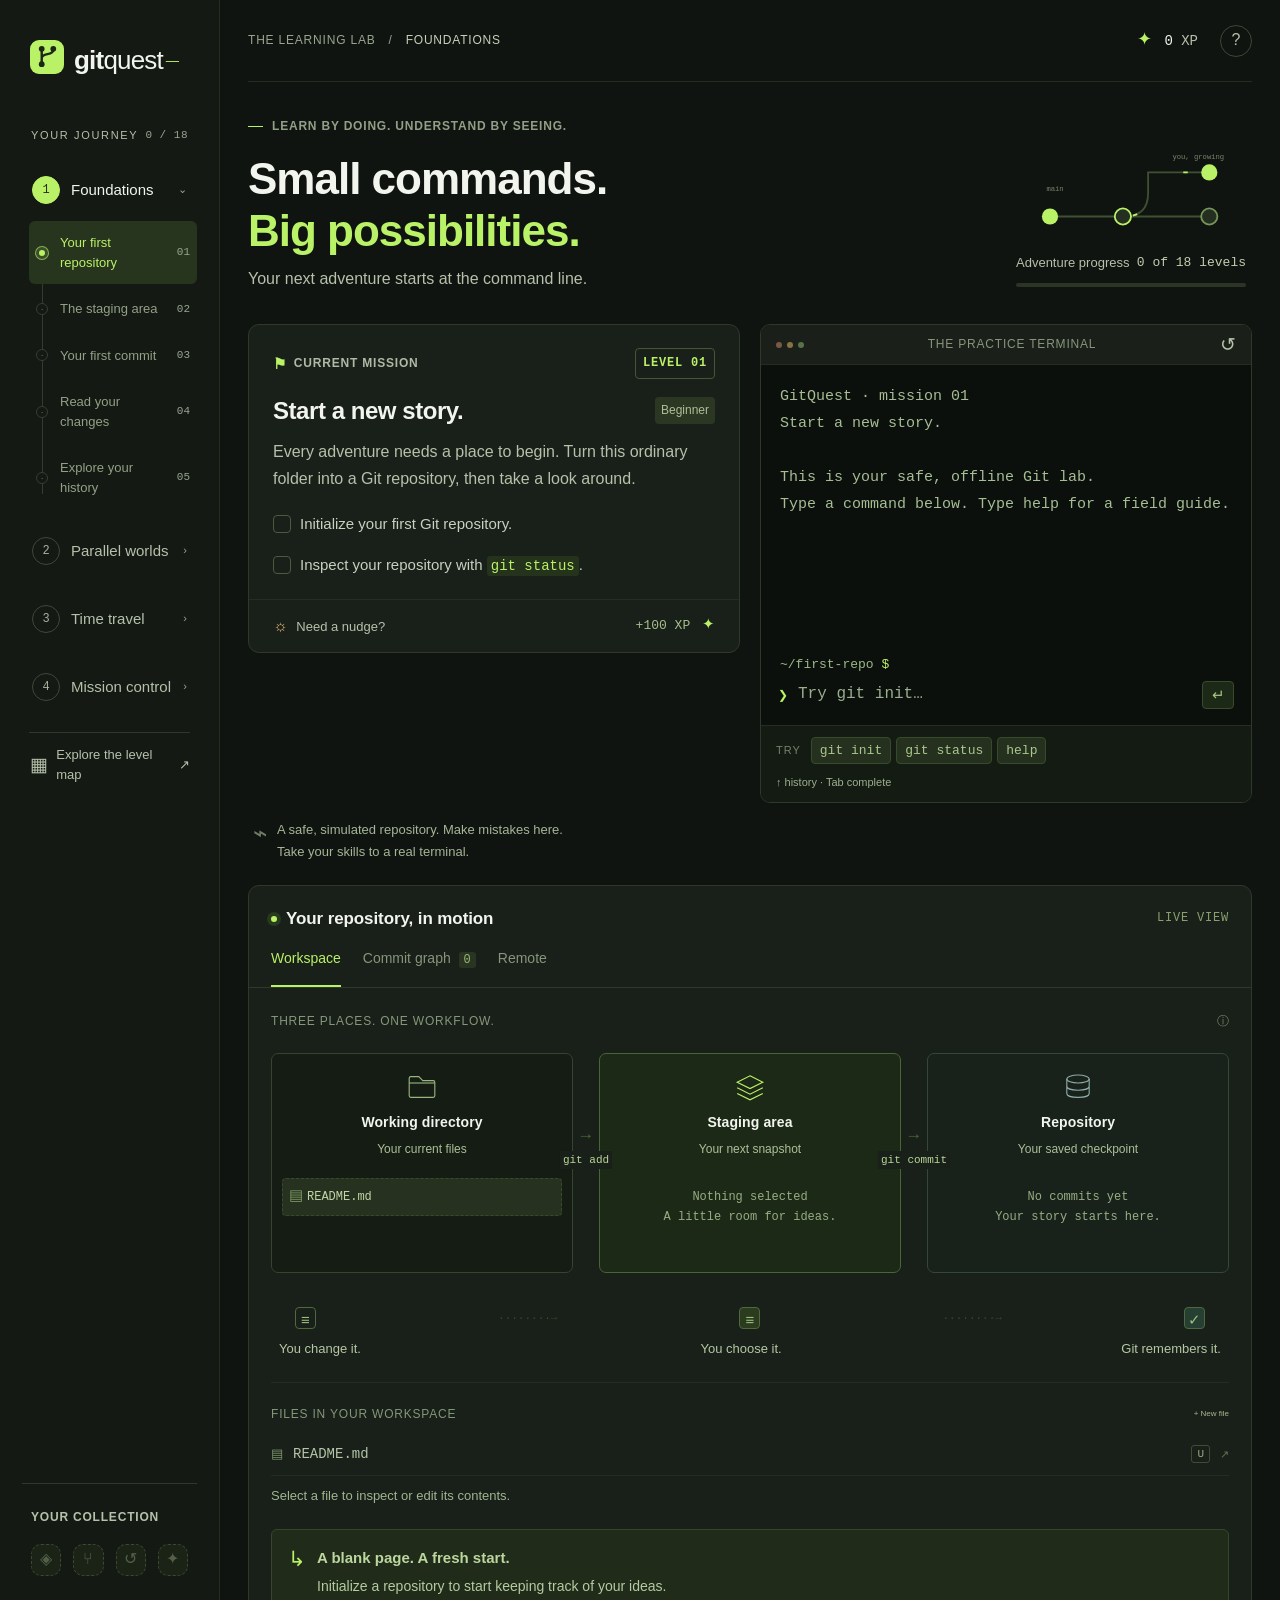
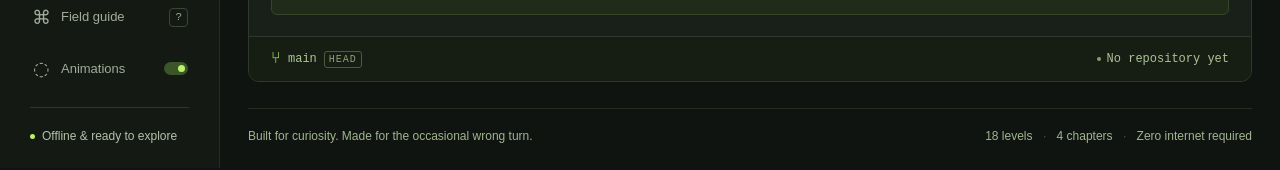
==== index.html @ 6e199bc3 "Publish offline GitQuest learning game Includes the self-contained offline edition and browser game " ====
<!doctype html>
<html lang="en">
<head>
  <meta charset="UTF-8">
  <meta name="viewport" content="width=device-width, initial-scale=1.0">
  <meta name="theme-color" content="#101410">
  <meta name="description" content="An offline adventure through Git. Eighteen interactive labs, a practice terminal, and live repository visualizations.">
  <title>GitQuest — Small commands. Big possibilities.</title>
  <link rel="icon" href="icon.svg" type="image/svg+xml">
  <link rel="stylesheet" href="styles.css">
  <script src="engine.js" defer></script>
  <script src="recaps.js" defer></script>
  <script src="app.js" defer></script>
</head>
<body id="top">
  <div class="app-shell">
    <aside class="sidebar" aria-label="Learning navigation">
      <a class="brand" href="#top" aria-label="GitQuest home"><span class="brand-mark"><svg viewBox="0 0 28 28" fill="none" aria-hidden="true"><path d="M8 7v14M8 16c0-7 12-2 12-9" stroke="currentColor" stroke-width="2.5"/><circle cx="8" cy="6" r="3" fill="currentColor"/><circle cx="8" cy="22" r="3" fill="currentColor"/><circle cx="20" cy="6" r="3" fill="currentColor"/></svg></span><span>git<span class="brand-light">quest</span><sup>_</sup></span></a>
      <div class="journey-label">YOUR JOURNEY <span id="sidebar-count">0 / 18</span></div>
      <nav id="chapter-nav"></nav>
      <button class="all-levels" id="map-button"><span class="icon">▦</span> Explore the level map <span>↗</span></button>
      <div class="sidebar-bottom">
        <div class="badge-shelf"><span class="eyebrow">YOUR COLLECTION</span><div id="badges"></div></div>
        <button class="sidebar-link" id="guide-button"><span class="icon">⌘</span> Field guide <kbd>?</kbd></button>
        <button class="sidebar-link" id="motion-button" aria-pressed="true"><span class="icon">◌</span> Animations <span class="toggle on" aria-hidden="true"></span></button>
        <div class="offline-label"><span class="status-dot"></span> Offline & ready to explore</div>
      </div>
    </aside>
    <main>
      <header class="topbar"><div class="breadcrumb"><span>THE LEARNING LAB</span><span>/</span><strong id="chapter-name">FOUNDATIONS</strong></div><div class="topbar-actions"><span class="xp-display"><span>✦</span> <b id="xp-count">0</b> XP</span><button id="help-button" class="icon-button" aria-label="How to play">?</button></div></header>
      <section class="hero">
        <div><div class="eyebrow hero-eyebrow"><span class="tiny-line"></span> LEARN BY DOING. UNDERSTAND BY SEEING.</div><h1>Small commands.<br><span>Big possibilities.</span></h1><p>Your next adventure starts at the command line.</p></div>
        <div class="journey-summary"><div class="orbital-art" aria-hidden="true"><svg viewBox="0 0 230 100"><path d="M22 75H108Q134 75 134 49V26H206M108 75H206" fill="none" stroke="#3f5033" stroke-width="2"/><path class="flow-line" d="M22 75H108Q134 75 134 49V26H206" fill="none" stroke="#baf267" stroke-width="2" stroke-dasharray="5 90"/><circle cx="25" cy="75" r="9" fill="#baf267"/><circle cx="106" cy="75" r="9" fill="#242e21" stroke="#baf267" stroke-width="2"/><circle cx="202" cy="26" r="9" fill="#baf267"/><circle cx="202" cy="75" r="9" fill="#242e21" stroke="#769559" stroke-width="2"/><text x="21" y="47">main</text><text x="161" y="11">you, growing</text></svg></div><div class="journey-progress-label"><span>Adventure progress</span><strong id="progress-label">0 of 18 levels</strong></div><div class="progress-track"><div id="journey-progress"></div></div></div>
      </section>
      <div class="lab-grid">
        <div class="challenge-column">
          <section class="quest-card" aria-labelledby="quest-title"><div class="card-kicker"><span><span class="mission-symbol">⚑</span> CURRENT MISSION</span><span class="level-pill" id="level-pill">LEVEL 01</span></div><div class="quest-heading"><h2 id="quest-title"></h2><span id="difficulty" class="difficulty"></span></div><p id="quest-description"></p><ul class="objectives" id="objectives"></ul><div class="hint-content" id="hint-content" hidden></div><div class="quest-footer"><button id="hint-button" class="text-button"><span>☼</span> Need a nudge?</button><span class="reward" id="reward">+100 XP <span>✦</span></span></div><div id="completion" class="completion" hidden><div><span class="success-symbol">✓</span><div><strong>Mission accomplished.</strong><span id="completion-detail"></span></div></div><button id="next-button" class="primary-button">Next mission <span>→</span></button></div></section>
          <section class="terminal-card" aria-label="Practice terminal"><div class="terminal-header"><div class="window-dots" aria-hidden="true"><i></i><i></i><i></i></div><span>THE PRACTICE TERMINAL</span><button class="terminal-reset" id="reset-button" title="Restart this level" aria-label="Restart this level">↺</button></div><div class="terminal-output" id="terminal-output" role="log" aria-live="polite" aria-relevant="additions text"></div><form id="terminal-form" autocomplete="off"><label class="terminal-prompt" for="command-input"><span id="prompt-path">~/first-repo</span> <b>$</b></label><div class="command-row"><span aria-hidden="true">❯</span><input id="command-input" spellcheck="false" autocomplete="off" autocapitalize="off" aria-label="Git command" placeholder="Type git init to begin…"><button type="submit" aria-label="Run command">↵</button></div></form><div class="terminal-shortcuts"><span>TRY</span><div id="command-chips"></div><span class="keyboard-tip">↑ history · Tab complete</span></div></section>
          <div class="practice-note"><span>⌁</span><p>A safe, simulated repository. Make mistakes here.<br>Take your skills to a real terminal.</p></div>
        </div>
        <section class="visual-card" aria-label="Live repository visualization"><div class="visual-header"><div><span class="live-dot"></span><h2>Your repository, in motion</h2></div><span class="live-label">LIVE VIEW</span></div><div class="visual-tabs" role="tablist" aria-label="Repository views"><button role="tab" id="tab-workspace" aria-controls="view-workspace" aria-selected="true" data-view="workspace">Workspace</button><button role="tab" id="tab-history" aria-controls="view-history" aria-selected="false" data-view="history">Commit graph <span id="commit-count">0</span></button><button role="tab" id="tab-remote" aria-controls="view-remote" aria-selected="false" data-view="remote">Remote</button></div>
          <div class="visual-body"><div id="view-workspace" role="tabpanel" aria-labelledby="tab-workspace"><div class="pipeline-head"><span>THREE PLACES. ONE WORKFLOW.</span><button class="text-button" id="pipeline-info" aria-label="Explain the three Git areas">ⓘ</button></div><div class="pipeline" id="pipeline"></div><div class="flow-explainer"><div class="mini-flow"><span class="mini-file">≡</span><span class="dotted-arrow">········→</span><span class="mini-stage">≡</span><span class="dotted-arrow">········→</span><span class="mini-commit">✓</span></div><div class="flow-labels"><span>You change it.</span><span>You choose it.</span><span>Git remembers it.</span></div></div><div class="file-section"><div class="section-label"><span>FILES IN YOUR WORKSPACE</span><button id="new-file-button" class="text-button">+ New file</button></div><div id="file-list"></div><p class="file-helper">Select a file to inspect or edit its contents.</p></div></div>
          <div id="view-history" role="tabpanel" aria-labelledby="tab-history" hidden><div class="graph-toolbar"><span class="eyebrow">EVERY COMMIT IS A CHECKPOINT</span><span class="graph-legend"><i></i> main <i></i> branch</span></div><div id="commit-graph"></div><div class="graph-tip">Branches are movable labels on commits. HEAD tells you where you are.</div></div>
          <div id="view-remote" role="tabpanel" aria-labelledby="tab-remote" hidden><div class="remote-intro"><span class="eyebrow">A SECOND REPOSITORY</span><h3>Your ideas, connected.</h3><p>Practice sharing changes with mission control. This remote lives inside the game, so everything works offline.</p></div><div id="remote-diagram"></div></div>
          <div class="action-story" id="action-story" aria-live="polite"><span class="story-icon">↳</span><div><strong id="story-title">A blank page. A fresh start.</strong><p id="story-text">Initialize a repository to start keeping track of your ideas.</p></div></div></div>
          <footer class="repo-footer"><span><span class="branch-icon">⑂</span> <b id="head-label">main</b><span class="head-tag">HEAD</span></span><span id="repo-status"><i class="status-dot"></i> No repository yet</span></footer>
        </section>
      </div>
      <footer class="page-footer"><span>Built for curiosity. Made for the occasional wrong turn.</span><span>18 levels <i>·</i> 4 chapters <i>·</i> Zero internet required</span></footer>
    </main>
  </div>
  <dialog id="map-dialog" class="map-dialog"><div class="dialog-header"><div><span class="eyebrow">CHOOSE YOUR NEXT CHECKPOINT</span><h2>The adventure map</h2></div><button class="icon-button close-dialog" aria-label="Close level map">×</button></div><p class="dialog-intro">Build your skills one mission at a time. Revisit any unlocked level to practice.</p><div id="level-map"></div></dialog>
  <dialog id="guide-dialog"><div class="dialog-header"><div><span class="eyebrow">A LITTLE HELP ALONG THE WAY</span><h2>Your Git field guide</h2></div><button class="icon-button close-dialog" aria-label="Close field guide">×</button></div><div id="guide-content"></div></dialog>
  <dialog id="chapter-recap-dialog" class="chapter-recap-dialog" aria-labelledby="recap-title">
    <div class="dialog-header recap-header"><span class="recap-badge" aria-hidden="true">✓</span><div><span class="eyebrow" id="recap-kicker"></span><h2 id="recap-title"></h2></div><button class="icon-button close-dialog" aria-label="Close chapter recap">×</button></div>
    <div class="recap-body"><p id="recap-summary" class="recap-summary"></p><h3>What you learned</h3><ul id="recap-takeaways" class="recap-takeaways"></ul><h3>Commands you learned</h3><p class="recap-helper">What each command does, with examples from your adventure when available.</p><div id="recap-commands" class="recap-commands"></div><section class="recap-resources"><h3>Want to understand more?</h3><p>The official Pro Git book explains these ideas in more detail. These optional links open in a new tab and need internet access.</p><div id="recap-resources"></div></section></div>
    <footer class="recap-footer"><span id="recap-earned"></span><button id="recap-continue" class="primary-button">Continue the adventure →</button></footer>
  </dialog>
  <dialog id="editor-dialog"><div class="dialog-header"><div><span class="eyebrow">WORKING DIRECTORY</span><h2 id="editor-title">Edit a file</h2></div><button class="icon-button close-dialog" aria-label="Close file editor">×</button></div><form id="editor-form"><label for="editor-filename">File name</label><input id="editor-filename" required spellcheck="false" placeholder="notes.txt"><label for="editor-content">Contents</label><textarea id="editor-content" spellcheck="false" rows="12"></textarea><p class="editor-note">Saving changes your working directory. Use git add and git commit to save a checkpoint.</p><div class="editor-actions"><button type="button" class="secondary-button" id="delete-file-button">Delete file</button><button type="submit" class="primary-button">Save changes <span>↵</span></button></div><p id="editor-error" class="form-error" role="alert"></p></form></dialog>
  <dialog id="confirm-dialog"><div class="dialog-header"><h2>Restart this mission?</h2><button class="icon-button close-dialog" aria-label="Cancel restart">×</button></div><p>Your work in this mission will return to its starting point. Earned XP and completed levels stay saved.</p><div class="editor-actions"><button class="secondary-button close-dialog">Keep exploring</button><button class="primary-button" id="confirm-reset">Restart mission ↺</button></div></dialog>
  <dialog id="new-adventure-dialog"><div class="dialog-header"><h2>Begin a fresh adventure?</h2><button class="icon-button close-dialog" aria-label="Cancel new adventure">×</button></div><p>This resets all missions, XP, badges, and your current practice repository on this device. You will start at level 1.</p><div class="editor-actions"><button class="secondary-button close-dialog">Keep my progress</button><button class="primary-button" id="confirm-new-adventure">Start from level 1 →</button></div></dialog>
  <dialog id="finish-dialog"><div class="finish-art" aria-hidden="true">✦</div><span class="eyebrow">YOU MADE IT TO THE SUMMIT</span><h2>From curious<br>to Git confident.</h2><p>You completed all 18 missions. You can track, branch, merge, recover, and share your work. Keep that momentum going.</p><div id="finish-stats"></div><button class="primary-button close-dialog">Keep practicing →</button><button class="text-button" id="export-button">Download achievements ↓</button></dialog>
  <div class="toast" id="toast" role="status" hidden></div>
</body>
</html>
---- styles.css ----
@charset "UTF-8";
:root{color-scheme:dark;--bg:#101410;--sidebar:#141914;--card:#191f19;--card-dark:#111610;--line:#30382c;--line-soft:#252d23;--text:#edf0e8;--muted:#929b8b;--dim:#626e5b;--lime:#baf267;--lime-dark:#25341b;--blue:#8fb9c8;--amber:#e5bc76;--pink:#dc9caa;--mono:"Cascadia Code","SFMono-Regular",Consolas,monospace;--sans:"Segoe UI",Arial,sans-serif}
*{box-sizing:border-box}.sr-only{position:absolute;width:1px;height:1px;padding:0;margin:-1px;overflow:hidden;clip:rect(0,0,0,0);white-space:nowrap;border:0}body{margin:0;background:var(--bg);color:var(--text);font-family:var(--sans);font-size:14px;-webkit-font-smoothing:antialiased}button,input,textarea{font:inherit}button,a,input,textarea{-webkit-tap-highlight-color:transparent}button{cursor:pointer}button{color:inherit}a{color:inherit}button:focus-visible,a:focus-visible{outline:2px solid var(--lime);outline-offset:4px}input:focus-visible,textarea:focus-visible{outline:1px solid var(--lime)}button:disabled{cursor:default;opacity:.45}button{border:0}button[hidden],[hidden]{display:none!important}::selection{background:#496128;color:#fff}
.app-shell{display:grid;grid-template-columns:236px minmax(0,1fr);min-height:100vh}.sidebar{padding:34px 22px 22px;background:var(--sidebar);border-right:1px solid var(--line-soft);display:flex;flex-direction:column;min-height:100vh}.brand{display:flex;align-items:center;gap:10px;text-decoration:none;font-size:26px;font-weight:720;letter-spacing:-1.4px;margin:0 8px 47px}.brand-mark{display:grid;place-items:center;width:34px;height:34px;background:var(--lime);border-radius:9px;color:#1c2715}.brand svg{width:27px;height:27px}.brand-light{font-weight:400}.brand sup{color:var(--lime);font-size:23px;margin-left:3px}.journey-label{display:flex;justify-content:space-between;font-size:10px;letter-spacing:1.65px;color:var(--muted);margin:0 9px 20px}.journey-label span{letter-spacing:.5px;font-family:var(--mono);font-size:10px;color:var(--dim)}.chapter-block{margin-bottom:16px}.chapter-button{width:100%;display:flex;align-items:center;gap:11px;background:transparent;padding:12px 10px;text-align:left;color:var(--muted);font-size:13px;border-radius:7px}.chapter-button:hover{background:#1d251a}.chapter-button.active{color:var(--text)}.chapter-number{border:1px solid #3e4937;border-radius:50%;height:23px;width:23px;display:grid;place-items:center;font-size:10px;color:#a6b09d;font-family:var(--mono)}.active .chapter-number{background:var(--lime);color:#263319;border-color:var(--lime)}.chapter-button .chapter-arrow{margin-left:auto;color:var(--dim);font-size:11px}.chapter-lessons{padding-top:5px;position:relative}.chapter-lessons:before{content:"";position:absolute;left:20px;top:7px;bottom:15px;width:1px;background:#323d2b}.lesson-link{display:flex;align-items:center;gap:12px;margin:0 0 3px 7px;padding:10px 7px;width:calc(100% - 7px);background:transparent;color:var(--muted);text-align:left;border-radius:6px;font-size:11.5px;position:relative}.lesson-link .lesson-state{width:12px;height:12px;flex-shrink:0;background:var(--sidebar);border:1px solid #46533c;border-radius:50%;display:grid;place-items:center;font-size:8px;z-index:1}.lesson-link.selected{background:#27341e;color:var(--lime)}.lesson-link.selected .lesson-state{background:var(--lime);border:3px solid #3a5027;box-shadow:0 0 0 1px #8cae59}.lesson-link.done .lesson-state{background:var(--lime);border:0;color:#27361a}.lesson-link.locked{color:#64705c}.lesson-link.locked .lesson-state{font-size:8px;border-color:#35402f}.lesson-link .lesson-no{font-family:var(--mono);margin-left:auto;font-size:9px;color:var(--dim)}.all-levels{margin:3px 7px 30px;display:flex;align-items:center;gap:8px;background:transparent;font-size:11px;color:var(--muted);text-align:left;padding:12px 0;border-top:1px solid var(--line)}.all-levels>span:last-child{margin-left:auto}.icon{font-size:19px;width:21px;text-align:center}.sidebar-bottom{margin-top:auto}.badge-shelf{padding:20px 9px 16px;border-top:1px solid var(--line)}.eyebrow{font-size:9px;letter-spacing:1.65px;font-weight:600;color:var(--muted)}#badges{display:flex;gap:12px;margin-top:15px}.badge{height:32px;width:32px;display:grid;place-items:center;color:#536048;font-size:16px;background:#1b2317;border:1px dashed #3b4931;border-radius:10px}.badge.earned{color:var(--lime);background:var(--lime-dark);border-style:solid;border-color:#607b3f}.sidebar-link{display:flex;width:100%;align-items:center;gap:9px;padding:11px 9px;background:transparent;font-size:12px;color:#a2ac99}.sidebar-link kbd{margin-left:auto;font-size:11px;color:var(--dim);font-family:var(--mono);border:1px solid #3b4733;border-radius:4px;padding:0 5px}.toggle{width:24px;height:13px;background:#3b4733;border-radius:20px;margin-left:auto;position:relative}.toggle:after{content:"";position:absolute;top:3px;left:3px;height:7px;width:7px;border-radius:50%;background:#a5b397}.toggle.on{background:#3b5428}.toggle.on:after{left:14px;background:var(--lime)}.offline-label{display:flex;align-items:center;gap:7px;font-size:10px;color:var(--dim);border-top:1px solid var(--line);margin:13px 8px 0;padding-top:19px}.status-dot{height:5px;width:5px;border-radius:50%;background:var(--lime);display:inline-block;flex-shrink:0}
main{padding:0 39px;min-width:0;max-width:1580px;width:100%;margin:0 auto}.topbar{height:82px;border-bottom:1px solid var(--line-soft);display:flex;align-items:center;justify-content:space-between;gap:20px}.breadcrumb{display:flex;gap:13px;font-size:9px;letter-spacing:1.5px;color:var(--dim)}.breadcrumb strong{color:#a0ac95;font-weight:500}.topbar-actions{display:flex;align-items:center;gap:22px}.xp-display{font-family:var(--mono);font-size:11px;color:var(--muted)}.xp-display>span{font-size:18px;color:var(--lime);margin-right:4px}.xp-display b{font-weight:500;color:var(--text)}.icon-button{height:28px;width:28px;border:1px solid #3d4735;border-radius:50%;background:transparent;color:var(--muted);font-size:14px;display:grid;place-items:center}.hero{display:flex;align-items:center;justify-content:space-between;gap:30px;padding:35px 0 32px}.hero-eyebrow{display:flex;align-items:center;gap:9px;font-size:8px;letter-spacing:1.65px;color:#929f87}.tiny-line{width:15px;height:1px;background:var(--lime)}h1{font-size:43px;line-height:1.13;font-weight:550;letter-spacing:-1.8px;margin:17px 0 11px}h1 span{color:var(--lime)}.hero p{margin:0;font-size:12px;color:var(--muted)}.journey-summary{width:230px;align-self:flex-end;padding-bottom:5px;margin-right:6px}.orbital-art{height:90px;margin-bottom:14px}.orbital-art svg{height:100%;width:100%}.orbital-art text{fill:#77856b;font:8px var(--mono)}.flow-line{animation:flow 5s linear infinite}.journey-progress-label{display:flex;justify-content:space-between;font-size:9px;color:var(--muted);margin-bottom:10px}.journey-progress-label strong{font-family:var(--mono);font-weight:400;font-size:9px;color:#c1ceaf}.progress-track{height:4px;background:#2b3425;border-radius:3px;overflow:hidden}.progress-track div{height:100%;background:var(--lime);border-radius:3px;transition:width .6s ease}.lab-grid{display:grid;grid-template-columns:minmax(330px,.85fr) minmax(390px,1.15fr);gap:22px;align-items:start}.challenge-column{display:flex;flex-direction:column;gap:19px}.quest-card{border:1px solid var(--line);border-radius:11px;background:var(--card);padding:23px 24px 0;overflow:hidden}.card-kicker{display:flex;justify-content:space-between;align-items:center;gap:8px;font-size:8px;font-weight:650;letter-spacing:1.45px;color:#afb9a5}.card-kicker>span:first-child{display:flex;gap:7px;align-items:center}.mission-symbol{font-size:15px;color:var(--lime)}.level-pill{font-family:var(--mono);font-size:8px;letter-spacing:.7px;border:1px solid #475537;padding:5px 7px;border-radius:4px;color:var(--lime)}.quest-heading{display:flex;align-items:center;gap:10px;margin-top:16px}h2{font-size:19px;letter-spacing:-.45px;font-weight:600;line-height:1.25;margin:0}.difficulty{font-size:8px;color:#afbd96;background:#2c3723;border-radius:4px;padding:4px 6px;white-space:nowrap;margin-left:auto}.quest-card>p{font-size:11.5px;line-height:1.7;color:var(--muted);margin:12px 0 19px}.objectives{padding:0;list-style:none;display:grid;gap:12px;margin:0 0 20px}.objectives li{display:flex;align-items:flex-start;gap:9px;font-size:11px;line-height:1.5;color:#c8d0bf}.objective-check{height:14px;width:14px;border:1px solid #4c5b40;border-radius:4px;flex-shrink:0;display:grid;place-items:center;margin-top:1px;font-size:9px}.objectives .done{color:#95ab7c}.done .objective-check{background:var(--lime);border-color:var(--lime);color:#26311f}.objectives code{font-family:var(--mono);font-size:10px;color:var(--lime);background:#25321c;border-radius:3px;padding:2px 4px}.quest-footer{margin:0 -24px;padding:14px 24px;border-top:1px solid var(--line-soft);display:flex;align-items:center;justify-content:space-between;gap:10px}.text-button{padding:0;background:transparent;color:var(--muted);font-size:10px;line-height:1.5}.text-button:hover{color:var(--lime)}.text-button>span{font-size:16px;margin-right:5px;color:var(--amber)}.reward{font-family:var(--mono);font-size:10px;color:#a7be89}.reward span{color:var(--lime);font-size:15px;margin-left:4px}.hint-content{padding:12px 13px;margin-bottom:17px;background:#28311f;border-left:2px solid var(--lime);border-radius:0 5px 5px 0;color:#bdcbaa;font-size:11px;line-height:1.7}.hint-content code{font-family:var(--mono);color:var(--lime);font-size:10px}.completion{background:#28391d;margin:0 -24px;padding:17px 24px;border-top:1px solid #51643c}.completion>div{display:flex;align-items:center;gap:11px}.success-symbol{display:grid;place-items:center;width:28px;height:28px;color:var(--lime);background:#385124;border-radius:50%}.completion strong{color:var(--lime);display:block;font-size:13px}.completion span:not(.success-symbol){display:block;color:#a3b78f;font-size:10px;margin-top:4px}.primary-button{background:var(--lime);color:#243219;font-weight:600;padding:11px 16px;border-radius:6px;font-size:11px;display:flex;align-items:center;justify-content:space-between;gap:18px}.primary-button:hover{background:#ceff89}.completion .primary-button{margin-top:16px;width:100%}.primary-button span{font-size:16px}.secondary-button{background:#2c3625;color:#c5d2b8;border:1px solid #46583a;padding:10px 14px;font-size:11px;border-radius:6px}
.terminal-card{border:1px solid var(--line);border-radius:10px;overflow:hidden;background:#0b100c}.terminal-header{height:40px;border-bottom:1px solid var(--line-soft);background:#1a2019;display:flex;align-items:center;padding:0 15px;gap:10px}.window-dots{display:flex;gap:5px}.window-dots i{height:6px;width:6px;border-radius:50%;background:#795846}.window-dots i:nth-child(2){background:#877341}.window-dots i:nth-child(3){background:#577249}.terminal-header>span{font-size:8px;letter-spacing:1.3px;color:#86957c;margin-left:auto;margin-right:auto}.terminal-reset{background:transparent;color:var(--muted);font-size:19px;padding:0;line-height:1}.terminal-output{height:220px;overflow:auto;padding:18px 19px 8px;font-family:var(--mono);font-size:10px;line-height:1.8;scrollbar-width:thin;scrollbar-color:#3d4c34 transparent}.terminal-line{white-space:pre-wrap;overflow-wrap:anywhere;margin:0 0 8px;color:#aebca1}.terminal-line.command{color:#e4eddc;margin-top:13px;margin-bottom:5px}.terminal-line .prompt-dollar{color:var(--lime);margin-right:7px}.terminal-line .output-path{color:#617b53}.terminal-line.error{color:var(--pink)}.terminal-line.success{color:var(--lime)}.terminal-line.intro{color:#7d9170}.terminal-line.intro strong{font-weight:500;color:#c1d8a9}.terminal-prompt{font:9px var(--mono);display:block;color:#5c7550;padding:7px 19px 0}.terminal-prompt b{color:var(--lime);font-weight:400}.command-row{display:flex;align-items:center;gap:10px;padding:8px 17px 15px}.command-row>span{color:var(--lime);font-size:12px}.command-row input{background:transparent;color:#e7f3dc;border:0;outline:none;width:100%;font:11px var(--mono);padding:2px 0;min-width:0}.command-row input::placeholder{color:#5d7252}.command-row input:focus-visible{outline:none}.command-row button{background:#1c2916;border:1px solid #384c2a;border-radius:4px;color:#a5c481;width:26px;height:22px;font-size:15px;flex-shrink:0}.terminal-shortcuts{border-top:1px solid var(--line-soft);padding:11px 15px;display:flex;align-items:center;gap:7px;flex-wrap:wrap;background:#141b12}.terminal-shortcuts>span:first-child{font-size:7px;color:#75826b;letter-spacing:1px}#command-chips{display:flex;gap:5px;flex-wrap:wrap}#command-chips button{background:#25311e;color:#aac78d;border:1px solid #364b2a;border-radius:4px;padding:3px 6px;font:8px var(--mono)}.keyboard-tip{font-size:7px;color:#65775a;margin-left:auto}.practice-note{display:flex;gap:10px;color:#6f7e64;padding-left:5px;margin-top:-4px}.practice-note>span{font-size:24px;line-height:1.2}.practice-note p{font-size:10px;line-height:1.6;margin:0}
.visual-card{border:1px solid var(--line);border-radius:11px;background:var(--card);overflow:hidden;min-width:0}.visual-header{display:flex;align-items:center;justify-content:space-between;padding:22px 22px 19px;gap:10px}.visual-header>div{display:flex;align-items:center;gap:9px}.visual-header h2{font-size:13px;letter-spacing:-.1px;font-weight:550}.live-dot{width:6px;height:6px;background:var(--lime);border-radius:50%;box-shadow:0 0 0 4px #28391e}.live-label{font-family:var(--mono);font-size:7px;letter-spacing:1.2px;color:#8aa16d}.visual-tabs{display:flex;border-bottom:1px solid var(--line);padding:0 22px;gap:22px}.visual-tabs button{background:transparent;color:#87957b;font-size:10px;padding:0 0 15px;border-bottom:2px solid transparent;white-space:nowrap}.visual-tabs button[aria-selected=true]{color:var(--lime);border-color:var(--lime)}.visual-tabs button span{background:#293520;color:#98b57b;padding:1px 5px;font:8px var(--mono);border-radius:3px;margin-left:4px}.visual-body{padding:24px 22px 21px}.pipeline-head{display:flex;justify-content:space-between;align-items:center;margin:0 0 22px}.pipeline-head>span{font-size:7px;letter-spacing:1.5px;color:#87977a}.pipeline-head .text-button{font-size:12px;color:#748968}.pipeline{display:grid;grid-template-columns:1fr 19px 1fr 19px 1fr;align-items:start;position:relative}.stage{min-width:0;text-align:center;border:1px solid #37422f;border-radius:7px;background:#151c13;min-height:170px;position:relative;padding:16px 8px 10px}.stage.stage-index{border-color:#4b6434;background:#1d2917}.stage.stage-repo{border-color:#364737;background:#18211a}.stage-icon{width:32px;height:30px;margin:0 auto 11px;color:#99b67e}.stage-index .stage-icon{color:var(--lime)}.stage-repo .stage-icon{color:#8fabaa}.stage-icon svg{height:100%;width:100%}.stage h3{font-size:10px;letter-spacing:.1px;font-weight:550;margin:0 0 4px;white-space:nowrap}.stage-subtitle{font-size:7px;color:#708662}.stage-command{display:inline-block;font:7px var(--mono);color:#88a86d;background:#25321e;border:1px solid #3b502d;border-radius:4px;padding:4px 6px;margin:0 auto}.pipeline-arrow{font-size:17px;color:#4b6837;margin-top:70px;text-align:center;position:relative}.pipeline-arrow code{position:absolute;top:28px;left:50%;transform:translateX(-50%);z-index:1;font:7px var(--mono);background:var(--card);color:#90b372;white-space:nowrap;padding:3px}.stage-files{margin-top:15px;display:grid;gap:5px}.stage-file{display:flex;align-items:center;gap:4px;background:#26321f;border:1px solid #384a2a;border-radius:4px;padding:6px 5px;color:#c0d5a6;font:7px var(--mono);text-align:left;overflow:hidden;min-width:0;width:100%}.stage-file>span:last-child{overflow:hidden;text-overflow:ellipsis;white-space:nowrap}.stage-file .file-glyph{font-size:10px;flex-shrink:0;color:#7d9a63}.stage-file.modified{border-left:2px solid var(--amber);color:#d7c8a0}.stage-file.untracked{border-style:dashed}.stage-file.committed{background:#243229;border-color:#3b5043;color:#a9c8bd}.empty-stage{font:8px var(--mono);color:#54664a;line-height:1.7;padding:9px 0 0}.more-files{font:7px var(--mono);color:#8ba873}.flow-explainer{padding:21px 8px 23px;margin-top:13px;border-bottom:1px solid var(--line-soft)}.mini-flow{display:flex;align-items:center;justify-content:space-between;padding:0 16px}.mini-flow>span:not(.dotted-arrow){height:22px;width:21px;display:grid;place-items:center;border:1px solid #51673d;border-radius:4px;color:#9bbf7b;font-size:15px}.mini-flow .mini-stage{border-color:#729845;background:#2b3b1e;color:var(--lime)}.mini-flow .mini-commit{border-radius:50%;background:#254033;color:#99c1b1;border-color:#456354;font-size:11px}.dotted-arrow{color:#374c2a;font:11px var(--mono);overflow:hidden;white-space:nowrap;margin:0 8px}.flow-labels{display:flex;justify-content:space-between;font-size:8px;color:#91a280;margin-top:10px}.file-section{margin-top:22px}.section-label{display:flex;align-items:center;justify-content:space-between;margin-bottom:10px;gap:10px}.section-label>span{font-size:7px;letter-spacing:1.25px;color:#849779}.section-label .text-button{font-size:8px;color:#a5ba8d}.file-row{display:flex;align-items:center;gap:9px;background:transparent;border-bottom:1px solid var(--line-soft);width:100%;padding:10px 0;text-align:left;color:#b5c4a8;font:9px var(--mono)}.file-row:hover{color:var(--lime)}.file-row .file-glyph{font-size:13px;color:#7d956b}.file-row .file-state{font:7px var(--mono);margin-left:auto;border:1px solid #3e4e32;border-radius:3px;padding:2px 5px;color:#98ad7f}.file-row .file-state.modified{color:var(--amber);border-color:#574a30}.file-row .file-state.staged{color:var(--lime);border-color:#506d34}.file-row .file-state.conflict{color:var(--pink);border-color:#794451}.file-row>span:last-child:not(.file-state){font-size:11px;color:#60764f}.file-helper{font-size:8px;color:#64785a;margin:10px 0 0}.action-story{display:flex;align-items:flex-start;gap:11px;border:1px solid #36462b;border-radius:6px;background:#202b1a;padding:13px 12px;margin-top:23px;min-height:67px}.story-icon{color:var(--lime);font-size:21px;line-height:1.2}.action-story strong{font-size:10px;font-weight:550;color:#bbd79e;display:block;margin-bottom:5px}.action-story p{font-size:9px;line-height:1.65;color:#89a077;margin:0}.repo-footer{display:flex;align-items:center;justify-content:space-between;gap:10px;border-top:1px solid var(--line);background:#161e13;padding:13px 22px;font:8px var(--mono);color:#8da276}.repo-footer>span:first-child{display:flex;align-items:center;gap:7px}.repo-footer b{color:#b0c693;font-weight:500}.branch-icon{font-size:16px;color:var(--lime)}.head-tag{font-size:6px;letter-spacing:1px;border:1px solid #495d38;border-radius:3px;padding:2px 4px}.repo-footer>span:last-child{display:flex;align-items:center;gap:6px;color:#7f926b}.repo-footer .status-dot{width:4px;height:4px;background:#859c6d}.page-footer{margin:26px 0 22px;padding-top:18px;border-top:1px solid var(--line-soft);display:flex;justify-content:space-between;font-size:8px;color:#65755a;gap:15px}.page-footer i{font-style:normal;padding:0 7px;color:#45563a}
.graph-toolbar{display:flex;align-items:center;justify-content:space-between;margin-bottom:22px;gap:10px}.graph-toolbar .eyebrow{font-size:7px;letter-spacing:1px}.graph-legend{display:flex;align-items:center;gap:5px;font:7px var(--mono);color:var(--muted)}.graph-legend i{height:5px;width:5px;border-radius:50%;background:var(--lime);margin-left:7px}.graph-legend i:last-of-type{background:var(--blue)}#commit-graph{position:relative;min-height:310px;overflow:auto;max-height:360px;scrollbar-width:thin}.graph-empty{padding:65px 25px;text-align:center;color:#7f966e;font-size:12px;line-height:1.8}.graph-empty span{display:block;font-size:35px;margin-bottom:14px;color:#486639}.graph-row{display:flex;align-items:center;gap:6px;min-height:73px;position:relative}.graph-svg{height:100%;position:absolute;top:0;left:0;width:90px;pointer-events:none;overflow:visible}.graph-row-content{margin-left:95px;min-width:0;padding:9px 0;width:calc(100% - 100px);position:relative}.commit-message{font-size:11px;color:#d0dec4;white-space:nowrap;overflow:hidden;text-overflow:ellipsis;margin:0 0 6px}.commit-meta{display:flex;gap:8px;align-items:center;flex-wrap:wrap;font:8px var(--mono);color:#7e956d}.commit-ref{background:#2c3f1f;color:var(--lime);border:1px solid #46692c;border-radius:4px;font:7px var(--mono);padding:3px 5px}.commit-ref.other{color:#9bc6d1;background:#24363b;border-color:#3c5b66}.commit-ref.tag{background:#3d3422;border-color:#605031;color:var(--amber)}.graph-tip{color:#7d916c;background:#1c2716;padding:12px;border-radius:6px;font-size:9px;line-height:1.6;margin-top:18px}.remote-intro h3{font-size:24px;font-weight:500;letter-spacing:-.8px;margin:15px 0 10px}.remote-intro p{font-size:11px;line-height:1.8;color:var(--muted);margin-bottom:28px}.remote-nodes{display:flex;align-items:center;justify-content:space-between;gap:13px;padding:25px 10px;background:#151d12;border:1px solid #35482a;border-radius:8px}.remote-node{flex:1;min-width:0;text-align:center}.remote-node .remote-glyph{font-size:30px;color:var(--lime);display:block;margin-bottom:13px}.remote-node h4{font-size:11px;margin:0 0 7px;color:#cadab8;font-weight:500}.remote-node code{font:8px var(--mono);color:#7f9b67}.remote-arrows{font-size:24px;color:#688949}.remote-details{font:9px var(--mono);color:#94a881;line-height:1.8;padding:18px 0;min-height:95px;overflow-wrap:anywhere}.remote-details strong{color:#c0da9f;font-weight:400}
dialog{border:1px solid #465439;border-radius:14px;background:#181f16;color:var(--text);padding:30px;width:min(660px,calc(100% - 32px));max-height:90vh;box-shadow:0 30px 120px #0008;scrollbar-width:thin}dialog::backdrop{background:#070d08bf;backdrop-filter:blur(7px)}.dialog-header{display:flex;align-items:center;justify-content:space-between;gap:16px;margin-bottom:20px}.dialog-header h2{font-size:26px;letter-spacing:-1px;margin-top:9px}.dialog-header .icon-button{flex-shrink:0;font-size:20px}.dialog-intro,dialog>p{color:var(--muted);font-size:12px;line-height:1.8}.map-dialog{width:min(880px,calc(100% - 32px))}#level-map{display:grid;grid-template-columns:1fr 1fr;gap:20px;margin-top:27px}.map-chapter{padding:20px;border:1px solid #35432b;border-radius:9px;background:#141b11}.map-chapter h3{display:flex;align-items:center;gap:10px;font-size:14px;margin:0 0 8px;font-weight:500}.map-chapter>p{font-size:10px;color:#849775;line-height:1.6;margin-bottom:15px}.map-level{display:flex;align-items:center;text-align:left;padding:10px 0;width:100%;gap:10px;border-top:1px solid #293623;background:transparent;color:#b4c8a1;font-size:11px}.map-level .map-number{font:9px var(--mono);color:#798f68;width:20px}.map-level .map-state{margin-left:auto;font-size:10px;color:var(--lime)}.map-level.locked{color:#677b59}.guide-intro{border:1px solid #435830;background:#23321a;border-radius:8px;padding:16px;margin-bottom:24px;color:#b4cba0;font-size:12px;line-height:1.8}.guide-section h3{font-size:14px;color:var(--lime);font-weight:500;margin:25px 0 10px}.guide-section p{color:var(--muted);font-size:11px;line-height:1.8}.guide-table{width:100%;border-collapse:collapse}.guide-table td{padding:11px 0;border-bottom:1px solid #303e27;vertical-align:top;font-size:10px;color:#94a884;line-height:1.6}.guide-table td:first-child{width:47%;padding-right:15px}.guide-table code{font:9px var(--mono);color:#c4e0ac;overflow-wrap:anywhere}.guide-section .warning{color:var(--amber)}#editor-form{display:flex;flex-direction:column;gap:10px}#editor-form label{font-size:10px;color:#8fa37e}#editor-form input,#editor-form textarea{background:#10170e;color:#c2d6af;border:1px solid #3b502c;border-radius:5px;padding:11px 12px;font:11px/1.7 var(--mono);width:100%;resize:vertical}#editor-form input{margin-bottom:8px}.editor-note{font-size:10px;line-height:1.7;color:#849975;margin:3px 0 12px}.editor-actions{display:flex;justify-content:flex-end;gap:10px;margin-top:12px}.editor-actions .secondary-button{margin-right:auto}.form-error{font-size:11px;color:var(--pink);margin:4px 0 0}#finish-dialog{text-align:center;padding:45px;width:min(530px,calc(100% - 32px))}.finish-art{height:80px;width:80px;background:#2a401c;border:1px solid #5a773f;border-radius:25px;margin:0 auto 25px;display:grid;place-items:center;font-size:45px;color:var(--lime);animation:float 4s ease-in-out infinite}#finish-dialog h2{font-size:38px;font-weight:500;letter-spacing:-1.6px;margin:19px 0;color:var(--lime)}#finish-dialog p{font-size:12px;color:var(--muted);line-height:1.8}#finish-stats{display:flex;justify-content:center;gap:30px;margin:26px 0}#finish-stats strong{font:24px var(--mono);color:#d7eac3;display:block}#finish-stats span{font-size:9px;color:var(--muted);display:block;margin-top:7px}#finish-dialog .primary-button{margin:0 auto;width:100%;justify-content:center}#finish-dialog .text-button{margin-top:18px}.toast{position:fixed;bottom:24px;left:50%;transform:translateX(-50%);z-index:10;background:#2b3e20;border:1px solid #6a8c43;border-radius:8px;padding:14px 22px;color:#d0eab9;font-size:12px;box-shadow:0 8px 40px #0005;max-width:90vw}
.stage.animating{animation:stage-pulse .85s ease-out}.stage.animating .stage-file{animation:file-arrive .65s ease-out both}.stage.animating .stage-file:nth-child(2){animation-delay:.08s}.action-story.changed{animation:story-flash .9s ease-out}.graph-row.new-commit{animation:file-arrive .6s ease-out}.quest-card.just-completed{animation:mission-glow 1.3s ease-out}.stage-particle{position:absolute;width:18px;height:22px;border-radius:4px;border:1px solid var(--lime);background:#416126;color:var(--lime);display:grid;place-items:center;top:86px;left:20%;font-size:14px;pointer-events:none;z-index:3;animation:transfer 1s ease-in-out forwards}.stage-particle.to-repo{left:52%;animation-name:transfer-repo}.stage-particle.to-work{left:51%;animation-name:transfer-work}body.no-motion *,body.no-motion *:before,body.no-motion *:after{animation:none!important;transition:none!important;scroll-behavior:auto!important}code{font-family:var(--mono)}@keyframes flow{to{stroke-dashoffset:-190}}@keyframes stage-pulse{30%{border-color:var(--lime);box-shadow:0 0 24px #baf26720}100%{box-shadow:none}}@keyframes file-arrive{from{opacity:.1;transform:translateY(-7px)}to{opacity:1;transform:translateY(0)}}@keyframes story-flash{30%{border-color:#87ad50;background:#2c3c20}}@keyframes mission-glow{30%{box-shadow:0 0 35px #baf26724;border-color:#88aa5f}}@keyframes transfer{0%{opacity:0;transform:translateY(0)}15%{opacity:1}75%{opacity:1}100%{left:53%;opacity:0;transform:translateY(8px)}}@keyframes transfer-repo{0%{opacity:0}15%{opacity:1}75%{opacity:1}100%{left:87%;opacity:0}}@keyframes transfer-work{0%{opacity:0}15%{opacity:1}75%{opacity:1}100%{left:19%;opacity:0}}@keyframes float{50%{transform:translateY(-6px) rotate(5deg)}}
@media(min-width:1500px){main{padding:0 50px}.hero{padding:40px 0}h1{font-size:49px}.lab-grid{gap:27px}.quest-card{padding-top:27px}.quest-card>p{font-size:12px}.objectives li{font-size:12px}.terminal-output{height:245px;font-size:11px}.stage{min-height:183px;padding:20px 10px 12px}.stage h3{font-size:11px}.stage-file{font-size:8px}.visual-body{padding:29px 27px 25px}.file-row{font-size:10px;padding:12px 0}.action-story p{font-size:10px}.action-story strong{font-size:11px}.hero p{font-size:13px}}
@media(max-width:1150px){.app-shell{grid-template-columns:202px minmax(0,1fr)}.sidebar{padding:28px 14px 20px}main{padding:0 24px}.lab-grid{grid-template-columns:minmax(285px,.9fr) minmax(320px,1.1fr);gap:15px}.quest-card{padding:20px 18px 0}.quest-footer,.completion{margin-left:-18px;margin-right:-18px;padding-left:18px;padding-right:18px}.visual-header{padding:21px 16px 18px}.visual-tabs{padding:0 16px;gap:16px}.visual-body{padding:22px 16px 18px}.hero{gap:16px}.journey-summary{width:190px}.hero-eyebrow{font-size:7px}h1{font-size:36px}.stage h3{font-size:8px}.stage-subtitle{font-size:6px}.stage{padding:15px 5px 9px;min-height:163px}.pipeline{grid-template-columns:1fr 15px 1fr 15px 1fr}.pipeline-arrow code{font-size:6px}.stage-file{font-size:6px;padding:5px 3px}.flow-labels{font-size:7px}.keyboard-tip{display:none}.visual-header h2{font-size:11px}.live-label{font-size:6px}.repo-footer{padding:12px 16px;font-size:7px}.page-footer{font-size:7px}.difficulty{font-size:7px}.quest-heading{gap:6px}.quest-heading h2{font-size:17px}}
@media(max-width:960px){.app-shell{grid-template-columns:180px minmax(0,1fr)}.sidebar{padding:28px 10px 20px}.brand{font-size:23px;gap:8px;margin-bottom:37px}.brand-mark{width:30px;height:30px}.chapter-button{font-size:11px;gap:7px}.lesson-link{font-size:10px;gap:9px}.lab-grid{grid-template-columns:1fr}.hero{padding:30px 0}.hero-eyebrow{font-size:7px;letter-spacing:1px}h1{font-size:38px}.journey-summary{width:170px}.orbital-art{height:75px}.challenge-column{display:grid;grid-template-columns:1fr 1.1fr;gap:15px;align-items:start}.terminal-output{height:175px}.quest-card{padding:19px 16px 0}.quest-footer,.completion{margin-left:-16px;margin-right:-16px;padding-left:16px;padding-right:16px}.quest-heading{flex-wrap:wrap;gap:7px}.difficulty{margin-left:0}.quest-card>p{font-size:10px}.objectives li{font-size:10px}.card-kicker{font-size:7px;letter-spacing:1px}.level-pill{font-size:6px}.practice-note{grid-column:1/-1;margin-top:-5px}.practice-note br{display:none}.visual-card{margin-top:4px}.stage h3{font-size:11px}.stage-file{font-size:9px}.stage-subtitle{font-size:8px}.stage{min-height:184px;padding:18px 12px 12px}.pipeline{grid-template-columns:1fr 35px 1fr 35px 1fr}.pipeline-arrow code{font-size:8px}.visual-body{padding:23px}.visual-header h2{font-size:14px}.flow-labels{font-size:9px}.file-row{font-size:10px}.action-story strong{font-size:11px}.action-story p{font-size:10px}.repo-footer{font-size:9px}.visual-tabs{padding:0 23px}.page-footer{flex-wrap:wrap}.topbar{height:70px}.breadcrumb{font-size:8px;letter-spacing:1px;gap:10px}}
@media(max-width:700px){.app-shell{display:block}.sidebar{min-height:0;padding:15px 20px;border-right:0;border-bottom:1px solid var(--line);display:flex;flex-direction:row;align-items:center;gap:20px;position:relative}.brand{margin:0;font-size:25px}.journey-label,#chapter-nav,.sidebar-bottom{display:none}.all-levels{margin:0 0 0 auto;border:1px solid #455437;padding:7px 9px;border-radius:5px;font-size:10px}.all-levels .icon{font-size:16px;width:15px}.all-levels>span:last-child{display:none}main{padding:0 20px}.topbar{height:58px}.topbar-actions{gap:14px}.breadcrumb{font-size:7px;letter-spacing:.8px;gap:8px}.hero{padding:28px 0 25px;align-items:flex-start}.hero-eyebrow{font-size:6px;letter-spacing:1.2px}h1{font-size:35px;letter-spacing:-1.5px;margin-top:14px}.hero p{font-size:10px}.journey-summary{width:110px;padding:0;align-self:flex-end;margin:0 0 3px}.orbital-art{display:none}.journey-progress-label{display:block;font-size:8px;line-height:1.8}.journey-progress-label strong{display:block;font-size:8px}.challenge-column{display:flex;gap:16px}.quest-heading{flex-wrap:nowrap}.quest-heading h2{font-size:20px}.difficulty{margin-left:auto;font-size:8px}.card-kicker{font-size:8px}.level-pill{font-size:8px}.quest-card{padding:22px 22px 0}.quest-card>p{font-size:12px}.objectives li{font-size:11px}.quest-footer,.completion{margin-left:-22px;margin-right:-22px;padding-left:22px;padding-right:22px}.terminal-output{height:190px;font-size:11px}.terminal-header>span{font-size:8px}.terminal-shortcuts{padding:12px 16px}#command-chips button{font-size:9px}.keyboard-tip{display:inline;font-size:7px}.command-row input{font-size:12px}.practice-note{margin:0}.lab-grid{gap:20px}.visual-card{margin:0}.visual-body{padding:22px 16px}.visual-header{padding:22px 16px}.visual-tabs{padding:0 16px;gap:22px}.visual-header h2{font-size:13px}.live-label{font-size:7px}.stage{padding:16px 6px 10px;min-height:170px}.stage h3{font-size:9px}.stage-subtitle{font-size:7px}.stage-file{font-size:7px}.pipeline{grid-template-columns:1fr 19px 1fr 19px 1fr}.pipeline-arrow code{font-size:7px}.flow-labels{font-size:8px}.flow-explainer{padding-left:4px;padding-right:4px}.repo-footer{font-size:7px}.page-footer{font-size:8px;gap:10px;line-height:1.7}.page-footer>span:last-child{font-size:7px}.graph-toolbar .eyebrow{font-size:6px}.graph-legend{font-size:6px}#level-map{grid-template-columns:1fr}dialog{padding:23px}.dialog-header h2{font-size:22px}.guide-table td{font-size:9px}.guide-table code{font-size:8px}#finish-dialog{padding:32px 25px}#finish-dialog h2{font-size:33px}.topbar .icon-button{width:24px;height:24px;font-size:12px}}
@media(max-width:380px){main{padding:0 14px}.hero{gap:8px}h1{font-size:31px}.hero-eyebrow{letter-spacing:.7px}.journey-summary{width:87px}.journey-progress-label{font-size:7px}.keyboard-tip{display:none}.stage h3{font-size:8px}.stage-subtitle{font-size:6px}.stage-file{font-size:6px}.visual-tabs{gap:16px}.breadcrumb{font-size:6px}.xp-display{font-size:9px}}
.diff-added{color:var(--lime)}.diff-removed{color:var(--pink)}.diff-heading{color:var(--blue)}
@media(max-width:700px){.hero{display:block}.challenge-column{align-items:stretch}.journey-summary{width:100%;margin-top:19px}.journey-progress-label{display:flex;justify-content:space-between;margin-bottom:7px}.journey-progress-label strong{display:inline}}
@media(prefers-reduced-motion:reduce){body:not(.motion-enabled) *,body:not(.motion-enabled) *:before,body:not(.motion-enabled) *:after{animation:none!important;transition:none!important;scroll-behavior:auto!important}}

/* Readable type at every breakpoint. Keep essential instructions at 15–16px. */
:root{--text:#f1f5ed;--muted:#b5c1aa;--dim:#98a58f}
body{font-size:16px;line-height:1.55;-webkit-font-smoothing:auto;text-rendering:auto}
.app-shell{grid-template-columns:260px minmax(0,1fr)}
.brand{font-weight:700;letter-spacing:-.8px}.chapter-button{font-size:15px}.lesson-link{font-size:13px;line-height:1.5;padding-top:12px;padding-bottom:12px}.lesson-link.locked{color:#92a085}.chapter-number{width:28px;height:28px;font-size:12px}.lesson-link .lesson-no,.journey-label,.journey-label span{font-size:11px}.all-levels,.sidebar-link{font-size:13px}.offline-label{font-size:12px;color:var(--muted)}
.eyebrow,.breadcrumb,.hero-eyebrow,.card-kicker,.level-pill,.pipeline-head>span,.section-label>span,.live-label,.terminal-header>span{font-size:12px;letter-spacing:.8px}.breadcrumb strong{color:#c5d2b8}.xp-display{font-size:14px}
h1{font-size:44px;font-weight:650;letter-spacing:-1px;line-height:1.18}.hero p{font-size:16px}.journey-progress-label,.journey-progress-label strong{font-size:13px}
.lab-grid{grid-template-columns:minmax(390px,.95fr) minmax(470px,1.05fr)}
.quest-heading{flex-wrap:wrap;gap:10px}.quest-heading h2{font-size:24px;line-height:1.3}.difficulty{font-size:12px}.quest-card>p{font-size:16px;line-height:1.7}.objectives{gap:15px}.objectives li{font-size:15px;line-height:1.7}.objectives code{font-size:14px}.objective-check{width:18px;height:18px;margin-top:4px;font-size:12px}.hint-content{font-size:15px;line-height:1.7}.hint-content code{font-size:14px}
.text-button,.reward{font-size:13px}.primary-button,.secondary-button{font-size:15px;line-height:1.5;padding:12px 16px}.completion strong{font-size:17px}.completion span:not(.success-symbol){font-size:13px}.icon-button{width:32px;height:32px;font-size:16px}
.terminal-output{height:285px;font-size:15px;line-height:1.8;color:#ccdac0}.terminal-line{color:#c9d8bd}.terminal-line.intro{color:#a7bd94}.terminal-prompt{font-size:13px;color:#9cb789}.command-row input{font-size:16px;line-height:1.6}.command-row input::placeholder{color:#9bae8d}.command-row button{width:32px;height:28px}.terminal-shortcuts>span:first-child{font-size:11px}.terminal-shortcuts{gap:10px}#command-chips button{font-size:13px;padding:5px 8px}.keyboard-tip{font-size:11px;color:#9db08e;flex-basis:100%;margin-left:0}.practice-note p{font-size:13px;line-height:1.7;color:#a5b597}
.visual-header h2{font-size:17px}.visual-tabs button{font-size:14px}.visual-tabs button span{font-size:12px}.stage{min-height:220px;padding:18px 10px 14px}.stage h3{font-size:14px;line-height:1.4;white-space:normal}.stage-subtitle{font-size:12px;color:#abc097}.pipeline{grid-template-columns:1fr 26px 1fr 26px 1fr}.pipeline-arrow code{font-size:11px;color:#bad796}.stage-files{margin-top:17px}.stage-file{font-size:12px;line-height:1.5;padding:7px 6px}.stage-file .file-glyph{font-size:15px}.empty-stage{font-size:12px;color:#96ae83}.more-files{font-size:12px}.stage-particle{top:150px}.flow-labels{font-size:13px;color:#b5c8a3}.file-row{font-size:14px;padding:12px 0;gap:10px}.file-row .file-state{font-size:11px}.file-helper{font-size:13px;color:#a0b58f}.action-story strong{font-size:15px}.action-story p{font-size:14px;line-height:1.7;color:#b4cba0}.action-story{padding:16px}.repo-footer{font-size:12px;flex-wrap:wrap}.repo-footer>span:last-child{color:#adc298}.head-tag{font-size:10px}.page-footer{font-size:12px;color:#a0b58f;flex-wrap:wrap}.page-footer>span:last-child{font-size:12px}
.graph-toolbar .eyebrow,.graph-legend{font-size:11px}.graph-row{height:100px;min-height:100px}.graph-row-content{padding:8px 0}.commit-message{font-size:15px;line-height:1.5}.commit-meta{font-size:12px;line-height:1.5}.commit-ref{font-size:11px}.graph-tip{font-size:14px;color:#aec699}.remote-intro p{font-size:15px}.remote-node h4{font-size:15px}.remote-node code,.remote-details{font-size:13px}.remote-details{color:#b7cba5}
dialog{font-size:16px;width:min(750px,calc(100% - 32px))}.dialog-header h2{font-size:28px}.dialog-intro,dialog>p{font-size:16px}.map-chapter h3{font-size:18px}.map-chapter>p,.map-level{font-size:14px}.map-level .map-number,.map-level .map-state{font-size:12px}.map-level.locked{color:#9aab8b}.guide-intro{font-size:16px}.guide-section h3{font-size:18px}.guide-section p,.guide-table td{font-size:15px;line-height:1.75}.guide-table code{font-size:13px}.guide-table td:first-child{width:44%}#editor-form label{font-size:14px}#editor-form input,#editor-form textarea{font-size:15px}.editor-note{font-size:14px}.form-error{font-size:14px}#finish-dialog p{font-size:16px}#finish-stats span{font-size:12px}.toast{font-size:15px}
.recap-review-button{width:100%;margin-top:15px;padding:11px 13px;border:1px solid #627d45;border-radius:6px;background:#26381c;color:var(--lime);font-size:14px;text-align:left}
.chapter-recap-dialog{width:min(920px,calc(100% - 32px));padding:0;max-height:90vh}.recap-header{padding:28px 30px 23px;margin:0;border-bottom:1px solid #3f5132;gap:16px;align-items:flex-start}.recap-header>div{flex:1;min-width:0}.recap-header h2{font-size:30px;color:var(--lime);letter-spacing:-.6px;margin:7px 0 0}.recap-badge{width:48px;height:48px;border:1px solid #70994b;background:#2c421c;color:var(--lime);border-radius:14px;display:grid;place-items:center;font-size:26px;flex-shrink:0}.recap-body{padding:24px 30px 30px}.recap-summary{font-size:17px;line-height:1.8;color:#d5e3c8;margin:0 0 24px}.recap-body h3{font-size:18px;color:var(--text);font-weight:600;margin:25px 0 12px}.recap-takeaways{list-style:none;padding:0;margin:0;display:grid;gap:13px}.recap-takeaways li{display:flex;align-items:flex-start;gap:11px;font-size:15px;line-height:1.75;color:#c3d6b2}.recap-takeaways li>span{color:var(--lime)}.recap-helper{font-size:14px;color:var(--muted);margin:0 0 17px}.recap-commands{display:grid;grid-template-columns:1fr 1fr;gap:14px}.recap-command{padding:17px;border:1px solid #3f5330;border-radius:8px;background:#141d11;min-width:0}.recap-command>div{display:flex;justify-content:space-between;align-items:center;flex-wrap:wrap;gap:9px}.recap-command>div>code{font-size:16px;font-weight:600;color:var(--lime)}.recap-command a{font-size:12px;color:#c7e6a6;text-underline-offset:3px}.recap-command p{font-size:15px;line-height:1.75;color:#bdcfab;margin:12px 0 0}.recap-command details{margin-top:13px;border-top:1px solid #34492a;padding-top:11px}.recap-command summary{font-size:13px;color:#b5cc9d;cursor:pointer}.recap-example{display:block;font-size:13px;line-height:1.8;color:#dcf0cc;margin-top:8px;overflow-wrap:anywhere;white-space:pre-wrap}.recap-resources{margin-top:24px;padding:19px;border:1px solid #557c36;background:#22371a;border-radius:8px}.recap-resources h3{margin:0 0 9px}.recap-resources p{font-size:15px;line-height:1.7;color:#c5d9b3;margin:0 0 14px}#recap-resources{display:grid;gap:11px}#recap-resources a{color:var(--lime);font-size:15px;text-underline-offset:4px;display:flex;justify-content:space-between;gap:12px}.recap-footer{position:sticky;bottom:0;background:#1b2915;border-top:1px solid #4c6638;padding:18px 30px;display:flex;align-items:center;justify-content:space-between;gap:18px;flex-wrap:wrap}.recap-footer>span{font-size:13px;color:#bacfa5}.recap-footer .primary-button{justify-content:center}
@media(max-width:1280px){.app-shell{grid-template-columns:220px minmax(0,1fr)}main{padding:0 28px}.lab-grid{grid-template-columns:1fr}.challenge-column{display:grid;grid-template-columns:1fr 1fr;align-items:start;gap:20px}.practice-note{grid-column:1/-1}.visual-card{margin-top:0}.hero{gap:20px}.stage h3{font-size:14px}}
@media(max-width:1100px){.challenge-column{display:flex;flex-direction:column;align-items:stretch}.quest-card,.terminal-card{width:100%}.hero{display:block}.journey-summary{width:100%;margin-top:22px}.orbital-art{display:none}.journey-progress-label{display:flex;justify-content:space-between}.journey-progress-label strong{display:inline}}
@media(max-width:700px){.app-shell{display:block}.sidebar{padding:16px 20px}.all-levels{font-size:12px}.all-levels .icon{font-size:18px}main{padding:0 18px}.topbar{height:64px}.breadcrumb{font-size:12px}.breadcrumb>span{display:none}.topbar .icon-button{width:30px;height:30px;font-size:16px}.hero-eyebrow{font-size:11px;letter-spacing:.5px}h1{font-size:36px}.hero p{font-size:15px}.journey-summary{width:100%}.journey-progress-label,.journey-progress-label strong{font-size:12px}.quest-card{padding:22px 20px 0}.quest-footer,.completion{margin-left:-20px;margin-right:-20px;padding-left:20px;padding-right:20px}.quest-heading h2{font-size:23px}.difficulty{font-size:12px}.terminal-header>span{font-size:11px;letter-spacing:.5px}.terminal-output{height:260px;font-size:15px}.terminal-prompt{font-size:13px}.command-row input{font-size:16px}.keyboard-tip{display:block;font-size:11px}.stage{padding:16px 7px 12px;min-height:235px}.stage h3{font-size:13px}.stage-subtitle{font-size:11px}.stage-file{font-size:11px;padding:6px 4px}.pipeline{grid-template-columns:1fr 20px 1fr 20px 1fr}.pipeline-arrow code{font-size:10px}.flow-labels{font-size:12px;gap:9px}.visual-header h2{font-size:16px}.live-label{font-size:10px}.visual-tabs{gap:18px}.visual-tabs button{font-size:14px}.visual-tabs button span{font-size:11px}.graph-toolbar{flex-wrap:wrap}.graph-toolbar .eyebrow,.graph-legend{font-size:11px}.repo-footer{font-size:11px}.section-label>span,.pipeline-head>span{font-size:11px;letter-spacing:.5px}.section-label .text-button{font-size:12px}.page-footer,.page-footer>span:last-child{font-size:12px}.dialog-header h2{font-size:26px}.guide-table td{font-size:14px}.guide-table code{font-size:13px}.recap-header{padding:23px 20px 20px;gap:12px}.recap-header h2{font-size:25px}.recap-header .eyebrow{font-size:10px}.recap-badge{width:38px;height:38px;font-size:21px;border-radius:11px}.recap-body{padding:20px}.recap-summary{font-size:16px}.recap-commands{grid-template-columns:1fr}.recap-footer{padding:16px 20px;gap:12px}.recap-footer .primary-button{width:100%}}
@media(max-width:380px){h1{font-size:32px}.brand{font-size:23px}.all-levels{font-size:11px;padding:8px}.stage h3{font-size:12px}.stage-subtitle,.stage-file{font-size:11px}.visual-tabs{gap:14px}.visual-tabs button{font-size:13px}}
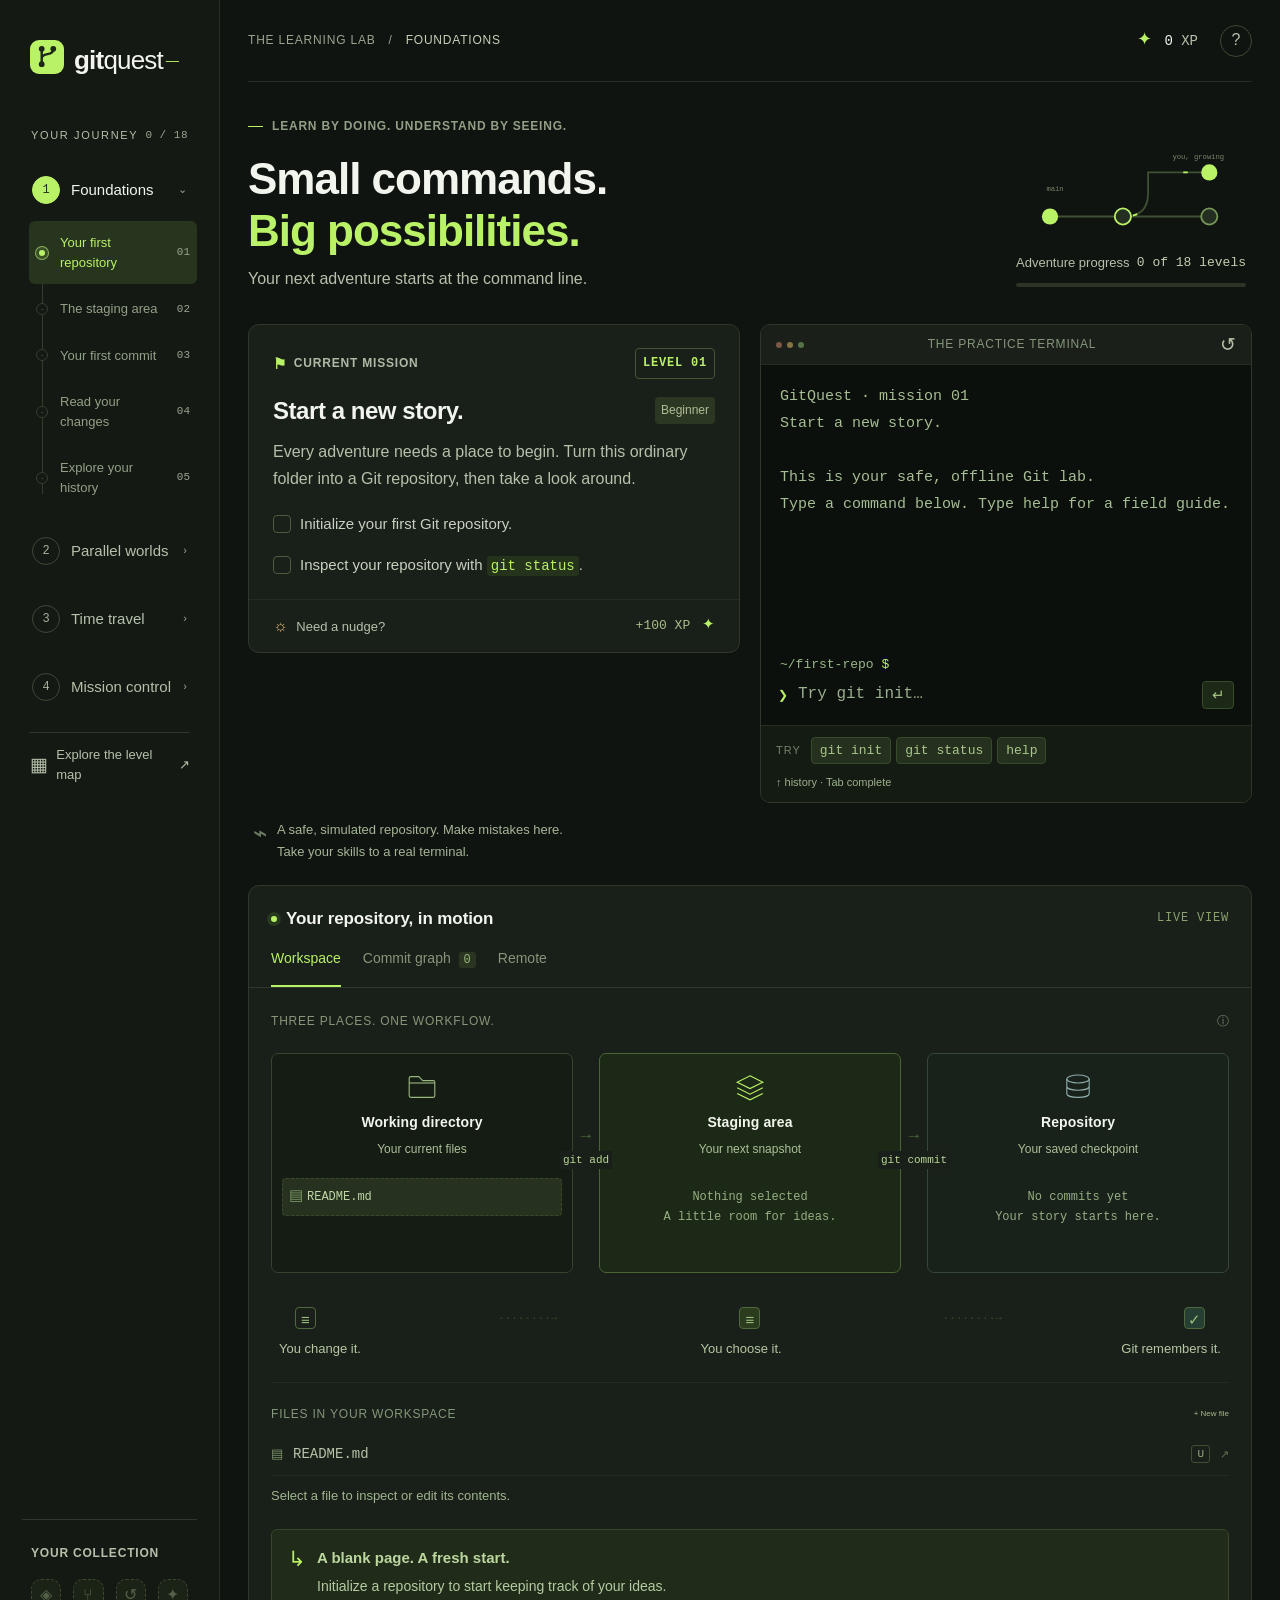
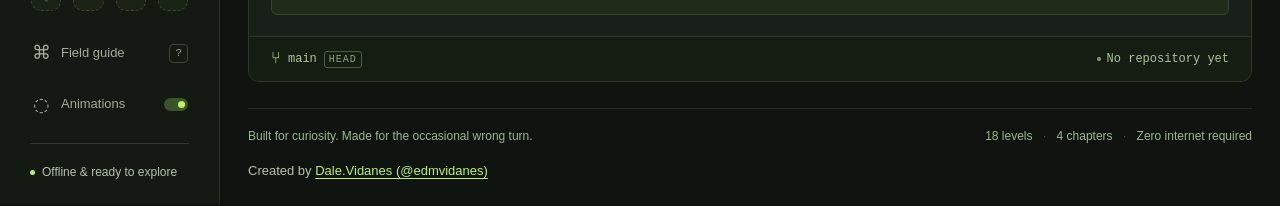
==== commit 5ab75147: "Add creator credit and game documentation" ====
--- a/index.html
+++ b/index.html
@@ -1,16 +1,55 @@
 <!doctype html>
 <html lang="en">
 <head>
+  <!-- Self-contained GitQuest: styles, scripts, and icon are embedded. For S3 static hosting, upload this file as index.html, use index.html as the index document, and serve it as text/html; charset=utf-8. -->
   <meta charset="UTF-8">
   <meta name="viewport" content="width=device-width, initial-scale=1.0">
   <meta name="theme-color" content="#101410">
   <meta name="description" content="An offline adventure through Git. Eighteen interactive labs, a practice terminal, and live repository visualizations.">
   <title>GitQuest — Small commands. Big possibilities.</title>
-  <link rel="icon" href="icon.svg" type="image/svg+xml">
-  <link rel="stylesheet" href="styles.css">
-  <script src="engine.js" defer></script>
-  <script src="recaps.js" defer></script>
-  <script src="app.js" defer></script>
+  <link rel="icon" href="[data-uri]" type="image/svg+xml">
+  <style>
+:root{color-scheme:dark;--bg:#101410;--sidebar:#141914;--card:#191f19;--card-dark:#111610;--line:#30382c;--line-soft:#252d23;--text:#edf0e8;--muted:#929b8b;--dim:#626e5b;--lime:#baf267;--lime-dark:#25341b;--blue:#8fb9c8;--amber:#e5bc76;--pink:#dc9caa;--mono:"Cascadia Code","SFMono-Regular",Consolas,monospace;--sans:"Segoe UI",Arial,sans-serif}
+*{box-sizing:border-box}.sr-only{position:absolute;width:1px;height:1px;padding:0;margin:-1px;overflow:hidden;clip:rect(0,0,0,0);white-space:nowrap;border:0}body{margin:0;background:var(--bg);color:var(--text);font-family:var(--sans);font-size:14px;-webkit-font-smoothing:antialiased}button,input,textarea{font:inherit}button,a,input,textarea{-webkit-tap-highlight-color:transparent}button{cursor:pointer}button{color:inherit}a{color:inherit}button:focus-visible,a:focus-visible{outline:2px solid var(--lime);outline-offset:4px}input:focus-visible,textarea:focus-visible{outline:1px solid var(--lime)}button:disabled{cursor:default;opacity:.45}button{border:0}button[hidden],[hidden]{display:none!important}::selection{background:#496128;color:#fff}
+.app-shell{display:grid;grid-template-columns:236px minmax(0,1fr);min-height:100vh}.sidebar{padding:34px 22px 22px;background:var(--sidebar);border-right:1px solid var(--line-soft);display:flex;flex-direction:column;min-height:100vh}.brand{display:flex;align-items:center;gap:10px;text-decoration:none;font-size:26px;font-weight:720;letter-spacing:-1.4px;margin:0 8px 47px}.brand-mark{display:grid;place-items:center;width:34px;height:34px;background:var(--lime);border-radius:9px;color:#1c2715}.brand svg{width:27px;height:27px}.brand-light{font-weight:400}.brand sup{color:var(--lime);font-size:23px;margin-left:3px}.journey-label{display:flex;justify-content:space-between;font-size:10px;letter-spacing:1.65px;color:var(--muted);margin:0 9px 20px}.journey-label span{letter-spacing:.5px;font-family:var(--mono);font-size:10px;color:var(--dim)}.chapter-block{margin-bottom:16px}.chapter-button{width:100%;display:flex;align-items:center;gap:11px;background:transparent;padding:12px 10px;text-align:left;color:var(--muted);font-size:13px;border-radius:7px}.chapter-button:hover{background:#1d251a}.chapter-button.active{color:var(--text)}.chapter-number{border:1px solid #3e4937;border-radius:50%;height:23px;width:23px;display:grid;place-items:center;font-size:10px;color:#a6b09d;font-family:var(--mono)}.active .chapter-number{background:var(--lime);color:#263319;border-color:var(--lime)}.chapter-button .chapter-arrow{margin-left:auto;color:var(--dim);font-size:11px}.chapter-lessons{padding-top:5px;position:relative}.chapter-lessons:before{content:"";position:absolute;left:20px;top:7px;bottom:15px;width:1px;background:#323d2b}.lesson-link{display:flex;align-items:center;gap:12px;margin:0 0 3px 7px;padding:10px 7px;width:calc(100% - 7px);background:transparent;color:var(--muted);text-align:left;border-radius:6px;font-size:11.5px;position:relative}.lesson-link .lesson-state{width:12px;height:12px;flex-shrink:0;background:var(--sidebar);border:1px solid #46533c;border-radius:50%;display:grid;place-items:center;font-size:8px;z-index:1}.lesson-link.selected{background:#27341e;color:var(--lime)}.lesson-link.selected .lesson-state{background:var(--lime);border:3px solid #3a5027;box-shadow:0 0 0 1px #8cae59}.lesson-link.done .lesson-state{background:var(--lime);border:0;color:#27361a}.lesson-link.locked{color:#64705c}.lesson-link.locked .lesson-state{font-size:8px;border-color:#35402f}.lesson-link .lesson-no{font-family:var(--mono);margin-left:auto;font-size:9px;color:var(--dim)}.all-levels{margin:3px 7px 30px;display:flex;align-items:center;gap:8px;background:transparent;font-size:11px;color:var(--muted);text-align:left;padding:12px 0;border-top:1px solid var(--line)}.all-levels>span:last-child{margin-left:auto}.icon{font-size:19px;width:21px;text-align:center}.sidebar-bottom{margin-top:auto}.badge-shelf{padding:20px 9px 16px;border-top:1px solid var(--line)}.eyebrow{font-size:9px;letter-spacing:1.65px;font-weight:600;color:var(--muted)}#badges{display:flex;gap:12px;margin-top:15px}.badge{height:32px;width:32px;display:grid;place-items:center;color:#536048;font-size:16px;background:#1b2317;border:1px dashed #3b4931;border-radius:10px}.badge.earned{color:var(--lime);background:var(--lime-dark);border-style:solid;border-color:#607b3f}.sidebar-link{display:flex;width:100%;align-items:center;gap:9px;padding:11px 9px;background:transparent;font-size:12px;color:#a2ac99}.sidebar-link kbd{margin-left:auto;font-size:11px;color:var(--dim);font-family:var(--mono);border:1px solid #3b4733;border-radius:4px;padding:0 5px}.toggle{width:24px;height:13px;background:#3b4733;border-radius:20px;margin-left:auto;position:relative}.toggle:after{content:"";position:absolute;top:3px;left:3px;height:7px;width:7px;border-radius:50%;background:#a5b397}.toggle.on{background:#3b5428}.toggle.on:after{left:14px;background:var(--lime)}.offline-label{display:flex;align-items:center;gap:7px;font-size:10px;color:var(--dim);border-top:1px solid var(--line);margin:13px 8px 0;padding-top:19px}.status-dot{height:5px;width:5px;border-radius:50%;background:var(--lime);display:inline-block;flex-shrink:0}
+main{padding:0 39px;min-width:0;max-width:1580px;width:100%;margin:0 auto}.topbar{height:82px;border-bottom:1px solid var(--line-soft);display:flex;align-items:center;justify-content:space-between;gap:20px}.breadcrumb{display:flex;gap:13px;font-size:9px;letter-spacing:1.5px;color:var(--dim)}.breadcrumb strong{color:#a0ac95;font-weight:500}.topbar-actions{display:flex;align-items:center;gap:22px}.xp-display{font-family:var(--mono);font-size:11px;color:var(--muted)}.xp-display>span{font-size:18px;color:var(--lime);margin-right:4px}.xp-display b{font-weight:500;color:var(--text)}.icon-button{height:28px;width:28px;border:1px solid #3d4735;border-radius:50%;background:transparent;color:var(--muted);font-size:14px;display:grid;place-items:center}.hero{display:flex;align-items:center;justify-content:space-between;gap:30px;padding:35px 0 32px}.hero-eyebrow{display:flex;align-items:center;gap:9px;font-size:8px;letter-spacing:1.65px;color:#929f87}.tiny-line{width:15px;height:1px;background:var(--lime)}h1{font-size:43px;line-height:1.13;font-weight:550;letter-spacing:-1.8px;margin:17px 0 11px}h1 span{color:var(--lime)}.hero p{margin:0;font-size:12px;color:var(--muted)}.journey-summary{width:230px;align-self:flex-end;padding-bottom:5px;margin-right:6px}.orbital-art{height:90px;margin-bottom:14px}.orbital-art svg{height:100%;width:100%}.orbital-art text{fill:#77856b;font:8px var(--mono)}.flow-line{animation:flow 5s linear infinite}.journey-progress-label{display:flex;justify-content:space-between;font-size:9px;color:var(--muted);margin-bottom:10px}.journey-progress-label strong{font-family:var(--mono);font-weight:400;font-size:9px;color:#c1ceaf}.progress-track{height:4px;background:#2b3425;border-radius:3px;overflow:hidden}.progress-track div{height:100%;background:var(--lime);border-radius:3px;transition:width .6s ease}.lab-grid{display:grid;grid-template-columns:minmax(330px,.85fr) minmax(390px,1.15fr);gap:22px;align-items:start}.challenge-column{display:flex;flex-direction:column;gap:19px}.quest-card{border:1px solid var(--line);border-radius:11px;background:var(--card);padding:23px 24px 0;overflow:hidden}.card-kicker{display:flex;justify-content:space-between;align-items:center;gap:8px;font-size:8px;font-weight:650;letter-spacing:1.45px;color:#afb9a5}.card-kicker>span:first-child{display:flex;gap:7px;align-items:center}.mission-symbol{font-size:15px;color:var(--lime)}.level-pill{font-family:var(--mono);font-size:8px;letter-spacing:.7px;border:1px solid #475537;padding:5px 7px;border-radius:4px;color:var(--lime)}.quest-heading{display:flex;align-items:center;gap:10px;margin-top:16px}h2{font-size:19px;letter-spacing:-.45px;font-weight:600;line-height:1.25;margin:0}.difficulty{font-size:8px;color:#afbd96;background:#2c3723;border-radius:4px;padding:4px 6px;white-space:nowrap;margin-left:auto}.quest-card>p{font-size:11.5px;line-height:1.7;color:var(--muted);margin:12px 0 19px}.objectives{padding:0;list-style:none;display:grid;gap:12px;margin:0 0 20px}.objectives li{display:flex;align-items:flex-start;gap:9px;font-size:11px;line-height:1.5;color:#c8d0bf}.objective-check{height:14px;width:14px;border:1px solid #4c5b40;border-radius:4px;flex-shrink:0;display:grid;place-items:center;margin-top:1px;font-size:9px}.objectives .done{color:#95ab7c}.done .objective-check{background:var(--lime);border-color:var(--lime);color:#26311f}.objectives code{font-family:var(--mono);font-size:10px;color:var(--lime);background:#25321c;border-radius:3px;padding:2px 4px}.quest-footer{margin:0 -24px;padding:14px 24px;border-top:1px solid var(--line-soft);display:flex;align-items:center;justify-content:space-between;gap:10px}.text-button{padding:0;background:transparent;color:var(--muted);font-size:10px;line-height:1.5}.text-button:hover{color:var(--lime)}.text-button>span{font-size:16px;margin-right:5px;color:var(--amber)}.reward{font-family:var(--mono);font-size:10px;color:#a7be89}.reward span{color:var(--lime);font-size:15px;margin-left:4px}.hint-content{padding:12px 13px;margin-bottom:17px;background:#28311f;border-left:2px solid var(--lime);border-radius:0 5px 5px 0;color:#bdcbaa;font-size:11px;line-height:1.7}.hint-content code{font-family:var(--mono);color:var(--lime);font-size:10px}.completion{background:#28391d;margin:0 -24px;padding:17px 24px;border-top:1px solid #51643c}.completion>div{display:flex;align-items:center;gap:11px}.success-symbol{display:grid;place-items:center;width:28px;height:28px;color:var(--lime);background:#385124;border-radius:50%}.completion strong{color:var(--lime);display:block;font-size:13px}.completion span:not(.success-symbol){display:block;color:#a3b78f;font-size:10px;margin-top:4px}.primary-button{background:var(--lime);color:#243219;font-weight:600;padding:11px 16px;border-radius:6px;font-size:11px;display:flex;align-items:center;justify-content:space-between;gap:18px}.primary-button:hover{background:#ceff89}.completion .primary-button{margin-top:16px;width:100%}.primary-button span{font-size:16px}.secondary-button{background:#2c3625;color:#c5d2b8;border:1px solid #46583a;padding:10px 14px;font-size:11px;border-radius:6px}
+.terminal-card{border:1px solid var(--line);border-radius:10px;overflow:hidden;background:#0b100c}.terminal-header{height:40px;border-bottom:1px solid var(--line-soft);background:#1a2019;display:flex;align-items:center;padding:0 15px;gap:10px}.window-dots{display:flex;gap:5px}.window-dots i{height:6px;width:6px;border-radius:50%;background:#795846}.window-dots i:nth-child(2){background:#877341}.window-dots i:nth-child(3){background:#577249}.terminal-header>span{font-size:8px;letter-spacing:1.3px;color:#86957c;margin-left:auto;margin-right:auto}.terminal-reset{background:transparent;color:var(--muted);font-size:19px;padding:0;line-height:1}.terminal-output{height:220px;overflow:auto;padding:18px 19px 8px;font-family:var(--mono);font-size:10px;line-height:1.8;scrollbar-width:thin;scrollbar-color:#3d4c34 transparent}.terminal-line{white-space:pre-wrap;overflow-wrap:anywhere;margin:0 0 8px;color:#aebca1}.terminal-line.command{color:#e4eddc;margin-top:13px;margin-bottom:5px}.terminal-line .prompt-dollar{color:var(--lime);margin-right:7px}.terminal-line .output-path{color:#617b53}.terminal-line.error{color:var(--pink)}.terminal-line.success{color:var(--lime)}.terminal-line.intro{color:#7d9170}.terminal-line.intro strong{font-weight:500;color:#c1d8a9}.terminal-prompt{font:9px var(--mono);display:block;color:#5c7550;padding:7px 19px 0}.terminal-prompt b{color:var(--lime);font-weight:400}.command-row{display:flex;align-items:center;gap:10px;padding:8px 17px 15px}.command-row>span{color:var(--lime);font-size:12px}.command-row input{background:transparent;color:#e7f3dc;border:0;outline:none;width:100%;font:11px var(--mono);padding:2px 0;min-width:0}.command-row input::placeholder{color:#5d7252}.command-row input:focus-visible{outline:none}.command-row button{background:#1c2916;border:1px solid #384c2a;border-radius:4px;color:#a5c481;width:26px;height:22px;font-size:15px;flex-shrink:0}.terminal-shortcuts{border-top:1px solid var(--line-soft);padding:11px 15px;display:flex;align-items:center;gap:7px;flex-wrap:wrap;background:#141b12}.terminal-shortcuts>span:first-child{font-size:7px;color:#75826b;letter-spacing:1px}#command-chips{display:flex;gap:5px;flex-wrap:wrap}#command-chips button{background:#25311e;color:#aac78d;border:1px solid #364b2a;border-radius:4px;padding:3px 6px;font:8px var(--mono)}.keyboard-tip{font-size:7px;color:#65775a;margin-left:auto}.practice-note{display:flex;gap:10px;color:#6f7e64;padding-left:5px;margin-top:-4px}.practice-note>span{font-size:24px;line-height:1.2}.practice-note p{font-size:10px;line-height:1.6;margin:0}
+.visual-card{border:1px solid var(--line);border-radius:11px;background:var(--card);overflow:hidden;min-width:0}.visual-header{display:flex;align-items:center;justify-content:space-between;padding:22px 22px 19px;gap:10px}.visual-header>div{display:flex;align-items:center;gap:9px}.visual-header h2{font-size:13px;letter-spacing:-.1px;font-weight:550}.live-dot{width:6px;height:6px;background:var(--lime);border-radius:50%;box-shadow:0 0 0 4px #28391e}.live-label{font-family:var(--mono);font-size:7px;letter-spacing:1.2px;color:#8aa16d}.visual-tabs{display:flex;border-bottom:1px solid var(--line);padding:0 22px;gap:22px}.visual-tabs button{background:transparent;color:#87957b;font-size:10px;padding:0 0 15px;border-bottom:2px solid transparent;white-space:nowrap}.visual-tabs button[aria-selected=true]{color:var(--lime);border-color:var(--lime)}.visual-tabs button span{background:#293520;color:#98b57b;padding:1px 5px;font:8px var(--mono);border-radius:3px;margin-left:4px}.visual-body{padding:24px 22px 21px}.pipeline-head{display:flex;justify-content:space-between;align-items:center;margin:0 0 22px}.pipeline-head>span{font-size:7px;letter-spacing:1.5px;color:#87977a}.pipeline-head .text-button{font-size:12px;color:#748968}.pipeline{display:grid;grid-template-columns:1fr 19px 1fr 19px 1fr;align-items:start;position:relative}.stage{min-width:0;text-align:center;border:1px solid #37422f;border-radius:7px;background:#151c13;min-height:170px;position:relative;padding:16px 8px 10px}.stage.stage-index{border-color:#4b6434;background:#1d2917}.stage.stage-repo{border-color:#364737;background:#18211a}.stage-icon{width:32px;height:30px;margin:0 auto 11px;color:#99b67e}.stage-index .stage-icon{color:var(--lime)}.stage-repo .stage-icon{color:#8fabaa}.stage-icon svg{height:100%;width:100%}.stage h3{font-size:10px;letter-spacing:.1px;font-weight:550;margin:0 0 4px;white-space:nowrap}.stage-subtitle{font-size:7px;color:#708662}.stage-command{display:inline-block;font:7px var(--mono);color:#88a86d;background:#25321e;border:1px solid #3b502d;border-radius:4px;padding:4px 6px;margin:0 auto}.pipeline-arrow{font-size:17px;color:#4b6837;margin-top:70px;text-align:center;position:relative}.pipeline-arrow code{position:absolute;top:28px;left:50%;transform:translateX(-50%);z-index:1;font:7px var(--mono);background:var(--card);color:#90b372;white-space:nowrap;padding:3px}.stage-files{margin-top:15px;display:grid;gap:5px}.stage-file{display:flex;align-items:center;gap:4px;background:#26321f;border:1px solid #384a2a;border-radius:4px;padding:6px 5px;color:#c0d5a6;font:7px var(--mono);text-align:left;overflow:hidden;min-width:0;width:100%}.stage-file>span:last-child{overflow:hidden;text-overflow:ellipsis;white-space:nowrap}.stage-file .file-glyph{font-size:10px;flex-shrink:0;color:#7d9a63}.stage-file.modified{border-left:2px solid var(--amber);color:#d7c8a0}.stage-file.untracked{border-style:dashed}.stage-file.committed{background:#243229;border-color:#3b5043;color:#a9c8bd}.empty-stage{font:8px var(--mono);color:#54664a;line-height:1.7;padding:9px 0 0}.more-files{font:7px var(--mono);color:#8ba873}.flow-explainer{padding:21px 8px 23px;margin-top:13px;border-bottom:1px solid var(--line-soft)}.mini-flow{display:flex;align-items:center;justify-content:space-between;padding:0 16px}.mini-flow>span:not(.dotted-arrow){height:22px;width:21px;display:grid;place-items:center;border:1px solid #51673d;border-radius:4px;color:#9bbf7b;font-size:15px}.mini-flow .mini-stage{border-color:#729845;background:#2b3b1e;color:var(--lime)}.mini-flow .mini-commit{border-radius:50%;background:#254033;color:#99c1b1;border-color:#456354;font-size:11px}.dotted-arrow{color:#374c2a;font:11px var(--mono);overflow:hidden;white-space:nowrap;margin:0 8px}.flow-labels{display:flex;justify-content:space-between;font-size:8px;color:#91a280;margin-top:10px}.file-section{margin-top:22px}.section-label{display:flex;align-items:center;justify-content:space-between;margin-bottom:10px;gap:10px}.section-label>span{font-size:7px;letter-spacing:1.25px;color:#849779}.section-label .text-button{font-size:8px;color:#a5ba8d}.file-row{display:flex;align-items:center;gap:9px;background:transparent;border-bottom:1px solid var(--line-soft);width:100%;padding:10px 0;text-align:left;color:#b5c4a8;font:9px var(--mono)}.file-row:hover{color:var(--lime)}.file-row .file-glyph{font-size:13px;color:#7d956b}.file-row .file-state{font:7px var(--mono);margin-left:auto;border:1px solid #3e4e32;border-radius:3px;padding:2px 5px;color:#98ad7f}.file-row .file-state.modified{color:var(--amber);border-color:#574a30}.file-row .file-state.staged{color:var(--lime);border-color:#506d34}.file-row .file-state.conflict{color:var(--pink);border-color:#794451}.file-row>span:last-child:not(.file-state){font-size:11px;color:#60764f}.file-helper{font-size:8px;color:#64785a;margin:10px 0 0}.action-story{display:flex;align-items:flex-start;gap:11px;border:1px solid #36462b;border-radius:6px;background:#202b1a;padding:13px 12px;margin-top:23px;min-height:67px}.story-icon{color:var(--lime);font-size:21px;line-height:1.2}.action-story strong{font-size:10px;font-weight:550;color:#bbd79e;display:block;margin-bottom:5px}.action-story p{font-size:9px;line-height:1.65;color:#89a077;margin:0}.repo-footer{display:flex;align-items:center;justify-content:space-between;gap:10px;border-top:1px solid var(--line);background:#161e13;padding:13px 22px;font:8px var(--mono);color:#8da276}.repo-footer>span:first-child{display:flex;align-items:center;gap:7px}.repo-footer b{color:#b0c693;font-weight:500}.branch-icon{font-size:16px;color:var(--lime)}.head-tag{font-size:6px;letter-spacing:1px;border:1px solid #495d38;border-radius:3px;padding:2px 4px}.repo-footer>span:last-child{display:flex;align-items:center;gap:6px;color:#7f926b}.repo-footer .status-dot{width:4px;height:4px;background:#859c6d}.page-footer{margin:26px 0 22px;padding-top:18px;border-top:1px solid var(--line-soft);display:flex;justify-content:space-between;font-size:8px;color:#65755a;gap:15px}.page-footer i{font-style:normal;padding:0 7px;color:#45563a}
+.graph-toolbar{display:flex;align-items:center;justify-content:space-between;margin-bottom:22px;gap:10px}.graph-toolbar .eyebrow{font-size:7px;letter-spacing:1px}.graph-legend{display:flex;align-items:center;gap:5px;font:7px var(--mono);color:var(--muted)}.graph-legend i{height:5px;width:5px;border-radius:50%;background:var(--lime);margin-left:7px}.graph-legend i:last-of-type{background:var(--blue)}#commit-graph{position:relative;min-height:310px;overflow:auto;max-height:360px;scrollbar-width:thin}.graph-empty{padding:65px 25px;text-align:center;color:#7f966e;font-size:12px;line-height:1.8}.graph-empty span{display:block;font-size:35px;margin-bottom:14px;color:#486639}.graph-row{display:flex;align-items:center;gap:6px;min-height:73px;position:relative}.graph-svg{height:100%;position:absolute;top:0;left:0;width:90px;pointer-events:none;overflow:visible}.graph-row-content{margin-left:95px;min-width:0;padding:9px 0;width:calc(100% - 100px);position:relative}.commit-message{font-size:11px;color:#d0dec4;white-space:nowrap;overflow:hidden;text-overflow:ellipsis;margin:0 0 6px}.commit-meta{display:flex;gap:8px;align-items:center;flex-wrap:wrap;font:8px var(--mono);color:#7e956d}.commit-ref{background:#2c3f1f;color:var(--lime);border:1px solid #46692c;border-radius:4px;font:7px var(--mono);padding:3px 5px}.commit-ref.other{color:#9bc6d1;background:#24363b;border-color:#3c5b66}.commit-ref.tag{background:#3d3422;border-color:#605031;color:var(--amber)}.graph-tip{color:#7d916c;background:#1c2716;padding:12px;border-radius:6px;font-size:9px;line-height:1.6;margin-top:18px}.remote-intro h3{font-size:24px;font-weight:500;letter-spacing:-.8px;margin:15px 0 10px}.remote-intro p{font-size:11px;line-height:1.8;color:var(--muted);margin-bottom:28px}.remote-nodes{display:flex;align-items:center;justify-content:space-between;gap:13px;padding:25px 10px;background:#151d12;border:1px solid #35482a;border-radius:8px}.remote-node{flex:1;min-width:0;text-align:center}.remote-node .remote-glyph{font-size:30px;color:var(--lime);display:block;margin-bottom:13px}.remote-node h4{font-size:11px;margin:0 0 7px;color:#cadab8;font-weight:500}.remote-node code{font:8px var(--mono);color:#7f9b67}.remote-arrows{font-size:24px;color:#688949}.remote-details{font:9px var(--mono);color:#94a881;line-height:1.8;padding:18px 0;min-height:95px;overflow-wrap:anywhere}.remote-details strong{color:#c0da9f;font-weight:400}
+dialog{border:1px solid #465439;border-radius:14px;background:#181f16;color:var(--text);padding:30px;width:min(660px,calc(100% - 32px));max-height:90vh;box-shadow:0 30px 120px #0008;scrollbar-width:thin}dialog::backdrop{background:#070d08bf;backdrop-filter:blur(7px)}.dialog-header{display:flex;align-items:center;justify-content:space-between;gap:16px;margin-bottom:20px}.dialog-header h2{font-size:26px;letter-spacing:-1px;margin-top:9px}.dialog-header .icon-button{flex-shrink:0;font-size:20px}.dialog-intro,dialog>p{color:var(--muted);font-size:12px;line-height:1.8}.map-dialog{width:min(880px,calc(100% - 32px))}#level-map{display:grid;grid-template-columns:1fr 1fr;gap:20px;margin-top:27px}.map-chapter{padding:20px;border:1px solid #35432b;border-radius:9px;background:#141b11}.map-chapter h3{display:flex;align-items:center;gap:10px;font-size:14px;margin:0 0 8px;font-weight:500}.map-chapter>p{font-size:10px;color:#849775;line-height:1.6;margin-bottom:15px}.map-level{display:flex;align-items:center;text-align:left;padding:10px 0;width:100%;gap:10px;border-top:1px solid #293623;background:transparent;color:#b4c8a1;font-size:11px}.map-level .map-number{font:9px var(--mono);color:#798f68;width:20px}.map-level .map-state{margin-left:auto;font-size:10px;color:var(--lime)}.map-level.locked{color:#677b59}.guide-intro{border:1px solid #435830;background:#23321a;border-radius:8px;padding:16px;margin-bottom:24px;color:#b4cba0;font-size:12px;line-height:1.8}.guide-section h3{font-size:14px;color:var(--lime);font-weight:500;margin:25px 0 10px}.guide-section p{color:var(--muted);font-size:11px;line-height:1.8}.guide-table{width:100%;border-collapse:collapse}.guide-table td{padding:11px 0;border-bottom:1px solid #303e27;vertical-align:top;font-size:10px;color:#94a884;line-height:1.6}.guide-table td:first-child{width:47%;padding-right:15px}.guide-table code{font:9px var(--mono);color:#c4e0ac;overflow-wrap:anywhere}.guide-section .warning{color:var(--amber)}#editor-form{display:flex;flex-direction:column;gap:10px}#editor-form label{font-size:10px;color:#8fa37e}#editor-form input,#editor-form textarea{background:#10170e;color:#c2d6af;border:1px solid #3b502c;border-radius:5px;padding:11px 12px;font:11px/1.7 var(--mono);width:100%;resize:vertical}#editor-form input{margin-bottom:8px}.editor-note{font-size:10px;line-height:1.7;color:#849975;margin:3px 0 12px}.editor-actions{display:flex;justify-content:flex-end;gap:10px;margin-top:12px}.editor-actions .secondary-button{margin-right:auto}.form-error{font-size:11px;color:var(--pink);margin:4px 0 0}#finish-dialog{text-align:center;padding:45px;width:min(530px,calc(100% - 32px))}.finish-art{height:80px;width:80px;background:#2a401c;border:1px solid #5a773f;border-radius:25px;margin:0 auto 25px;display:grid;place-items:center;font-size:45px;color:var(--lime);animation:float 4s ease-in-out infinite}#finish-dialog h2{font-size:38px;font-weight:500;letter-spacing:-1.6px;margin:19px 0;color:var(--lime)}#finish-dialog p{font-size:12px;color:var(--muted);line-height:1.8}#finish-stats{display:flex;justify-content:center;gap:30px;margin:26px 0}#finish-stats strong{font:24px var(--mono);color:#d7eac3;display:block}#finish-stats span{font-size:9px;color:var(--muted);display:block;margin-top:7px}#finish-dialog .primary-button{margin:0 auto;width:100%;justify-content:center}#finish-dialog .text-button{margin-top:18px}.toast{position:fixed;bottom:24px;left:50%;transform:translateX(-50%);z-index:10;background:#2b3e20;border:1px solid #6a8c43;border-radius:8px;padding:14px 22px;color:#d0eab9;font-size:12px;box-shadow:0 8px 40px #0005;max-width:90vw}
+.stage.animating{animation:stage-pulse .85s ease-out}.stage.animating .stage-file{animation:file-arrive .65s ease-out both}.stage.animating .stage-file:nth-child(2){animation-delay:.08s}.action-story.changed{animation:story-flash .9s ease-out}.graph-row.new-commit{animation:file-arrive .6s ease-out}.quest-card.just-completed{animation:mission-glow 1.3s ease-out}.stage-particle{position:absolute;width:18px;height:22px;border-radius:4px;border:1px solid var(--lime);background:#416126;color:var(--lime);display:grid;place-items:center;top:86px;left:20%;font-size:14px;pointer-events:none;z-index:3;animation:transfer 1s ease-in-out forwards}.stage-particle.to-repo{left:52%;animation-name:transfer-repo}.stage-particle.to-work{left:51%;animation-name:transfer-work}body.no-motion *,body.no-motion *:before,body.no-motion *:after{animation:none!important;transition:none!important;scroll-behavior:auto!important}code{font-family:var(--mono)}@keyframes flow{to{stroke-dashoffset:-190}}@keyframes stage-pulse{30%{border-color:var(--lime);box-shadow:0 0 24px #baf26720}100%{box-shadow:none}}@keyframes file-arrive{from{opacity:.1;transform:translateY(-7px)}to{opacity:1;transform:translateY(0)}}@keyframes story-flash{30%{border-color:#87ad50;background:#2c3c20}}@keyframes mission-glow{30%{box-shadow:0 0 35px #baf26724;border-color:#88aa5f}}@keyframes transfer{0%{opacity:0;transform:translateY(0)}15%{opacity:1}75%{opacity:1}100%{left:53%;opacity:0;transform:translateY(8px)}}@keyframes transfer-repo{0%{opacity:0}15%{opacity:1}75%{opacity:1}100%{left:87%;opacity:0}}@keyframes transfer-work{0%{opacity:0}15%{opacity:1}75%{opacity:1}100%{left:19%;opacity:0}}@keyframes float{50%{transform:translateY(-6px) rotate(5deg)}}
+@media(min-width:1500px){main{padding:0 50px}.hero{padding:40px 0}h1{font-size:49px}.lab-grid{gap:27px}.quest-card{padding-top:27px}.quest-card>p{font-size:12px}.objectives li{font-size:12px}.terminal-output{height:245px;font-size:11px}.stage{min-height:183px;padding:20px 10px 12px}.stage h3{font-size:11px}.stage-file{font-size:8px}.visual-body{padding:29px 27px 25px}.file-row{font-size:10px;padding:12px 0}.action-story p{font-size:10px}.action-story strong{font-size:11px}.hero p{font-size:13px}}
+@media(max-width:1150px){.app-shell{grid-template-columns:202px minmax(0,1fr)}.sidebar{padding:28px 14px 20px}main{padding:0 24px}.lab-grid{grid-template-columns:minmax(285px,.9fr) minmax(320px,1.1fr);gap:15px}.quest-card{padding:20px 18px 0}.quest-footer,.completion{margin-left:-18px;margin-right:-18px;padding-left:18px;padding-right:18px}.visual-header{padding:21px 16px 18px}.visual-tabs{padding:0 16px;gap:16px}.visual-body{padding:22px 16px 18px}.hero{gap:16px}.journey-summary{width:190px}.hero-eyebrow{font-size:7px}h1{font-size:36px}.stage h3{font-size:8px}.stage-subtitle{font-size:6px}.stage{padding:15px 5px 9px;min-height:163px}.pipeline{grid-template-columns:1fr 15px 1fr 15px 1fr}.pipeline-arrow code{font-size:6px}.stage-file{font-size:6px;padding:5px 3px}.flow-labels{font-size:7px}.keyboard-tip{display:none}.visual-header h2{font-size:11px}.live-label{font-size:6px}.repo-footer{padding:12px 16px;font-size:7px}.page-footer{font-size:7px}.difficulty{font-size:7px}.quest-heading{gap:6px}.quest-heading h2{font-size:17px}}
+@media(max-width:960px){.app-shell{grid-template-columns:180px minmax(0,1fr)}.sidebar{padding:28px 10px 20px}.brand{font-size:23px;gap:8px;margin-bottom:37px}.brand-mark{width:30px;height:30px}.chapter-button{font-size:11px;gap:7px}.lesson-link{font-size:10px;gap:9px}.lab-grid{grid-template-columns:1fr}.hero{padding:30px 0}.hero-eyebrow{font-size:7px;letter-spacing:1px}h1{font-size:38px}.journey-summary{width:170px}.orbital-art{height:75px}.challenge-column{display:grid;grid-template-columns:1fr 1.1fr;gap:15px;align-items:start}.terminal-output{height:175px}.quest-card{padding:19px 16px 0}.quest-footer,.completion{margin-left:-16px;margin-right:-16px;padding-left:16px;padding-right:16px}.quest-heading{flex-wrap:wrap;gap:7px}.difficulty{margin-left:0}.quest-card>p{font-size:10px}.objectives li{font-size:10px}.card-kicker{font-size:7px;letter-spacing:1px}.level-pill{font-size:6px}.practice-note{grid-column:1/-1;margin-top:-5px}.practice-note br{display:none}.visual-card{margin-top:4px}.stage h3{font-size:11px}.stage-file{font-size:9px}.stage-subtitle{font-size:8px}.stage{min-height:184px;padding:18px 12px 12px}.pipeline{grid-template-columns:1fr 35px 1fr 35px 1fr}.pipeline-arrow code{font-size:8px}.visual-body{padding:23px}.visual-header h2{font-size:14px}.flow-labels{font-size:9px}.file-row{font-size:10px}.action-story strong{font-size:11px}.action-story p{font-size:10px}.repo-footer{font-size:9px}.visual-tabs{padding:0 23px}.page-footer{flex-wrap:wrap}.topbar{height:70px}.breadcrumb{font-size:8px;letter-spacing:1px;gap:10px}}
+@media(max-width:700px){.app-shell{display:block}.sidebar{min-height:0;padding:15px 20px;border-right:0;border-bottom:1px solid var(--line);display:flex;flex-direction:row;align-items:center;gap:20px;position:relative}.brand{margin:0;font-size:25px}.journey-label,#chapter-nav,.sidebar-bottom{display:none}.all-levels{margin:0 0 0 auto;border:1px solid #455437;padding:7px 9px;border-radius:5px;font-size:10px}.all-levels .icon{font-size:16px;width:15px}.all-levels>span:last-child{display:none}main{padding:0 20px}.topbar{height:58px}.topbar-actions{gap:14px}.breadcrumb{font-size:7px;letter-spacing:.8px;gap:8px}.hero{padding:28px 0 25px;align-items:flex-start}.hero-eyebrow{font-size:6px;letter-spacing:1.2px}h1{font-size:35px;letter-spacing:-1.5px;margin-top:14px}.hero p{font-size:10px}.journey-summary{width:110px;padding:0;align-self:flex-end;margin:0 0 3px}.orbital-art{display:none}.journey-progress-label{display:block;font-size:8px;line-height:1.8}.journey-progress-label strong{display:block;font-size:8px}.challenge-column{display:flex;gap:16px}.quest-heading{flex-wrap:nowrap}.quest-heading h2{font-size:20px}.difficulty{margin-left:auto;font-size:8px}.card-kicker{font-size:8px}.level-pill{font-size:8px}.quest-card{padding:22px 22px 0}.quest-card>p{font-size:12px}.objectives li{font-size:11px}.quest-footer,.completion{margin-left:-22px;margin-right:-22px;padding-left:22px;padding-right:22px}.terminal-output{height:190px;font-size:11px}.terminal-header>span{font-size:8px}.terminal-shortcuts{padding:12px 16px}#command-chips button{font-size:9px}.keyboard-tip{display:inline;font-size:7px}.command-row input{font-size:12px}.practice-note{margin:0}.lab-grid{gap:20px}.visual-card{margin:0}.visual-body{padding:22px 16px}.visual-header{padding:22px 16px}.visual-tabs{padding:0 16px;gap:22px}.visual-header h2{font-size:13px}.live-label{font-size:7px}.stage{padding:16px 6px 10px;min-height:170px}.stage h3{font-size:9px}.stage-subtitle{font-size:7px}.stage-file{font-size:7px}.pipeline{grid-template-columns:1fr 19px 1fr 19px 1fr}.pipeline-arrow code{font-size:7px}.flow-labels{font-size:8px}.flow-explainer{padding-left:4px;padding-right:4px}.repo-footer{font-size:7px}.page-footer{font-size:8px;gap:10px;line-height:1.7}.page-footer>span:last-child{font-size:7px}.graph-toolbar .eyebrow{font-size:6px}.graph-legend{font-size:6px}#level-map{grid-template-columns:1fr}dialog{padding:23px}.dialog-header h2{font-size:22px}.guide-table td{font-size:9px}.guide-table code{font-size:8px}#finish-dialog{padding:32px 25px}#finish-dialog h2{font-size:33px}.topbar .icon-button{width:24px;height:24px;font-size:12px}}
+@media(max-width:380px){main{padding:0 14px}.hero{gap:8px}h1{font-size:31px}.hero-eyebrow{letter-spacing:.7px}.journey-summary{width:87px}.journey-progress-label{font-size:7px}.keyboard-tip{display:none}.stage h3{font-size:8px}.stage-subtitle{font-size:6px}.stage-file{font-size:6px}.visual-tabs{gap:16px}.breadcrumb{font-size:6px}.xp-display{font-size:9px}}
+.diff-added{color:var(--lime)}.diff-removed{color:var(--pink)}.diff-heading{color:var(--blue)}
+@media(max-width:700px){.hero{display:block}.challenge-column{align-items:stretch}.journey-summary{width:100%;margin-top:19px}.journey-progress-label{display:flex;justify-content:space-between;margin-bottom:7px}.journey-progress-label strong{display:inline}}
+@media(prefers-reduced-motion:reduce){body:not(.motion-enabled) *,body:not(.motion-enabled) *:before,body:not(.motion-enabled) *:after{animation:none!important;transition:none!important;scroll-behavior:auto!important}}
+
+/* Readable type at every breakpoint. Keep essential instructions at 15–16px. */
+:root{--text:#f1f5ed;--muted:#b5c1aa;--dim:#98a58f}
+body{font-size:16px;line-height:1.55;-webkit-font-smoothing:auto;text-rendering:auto}
+.app-shell{grid-template-columns:260px minmax(0,1fr)}
+.brand{font-weight:700;letter-spacing:-.8px}.chapter-button{font-size:15px}.lesson-link{font-size:13px;line-height:1.5;padding-top:12px;padding-bottom:12px}.lesson-link.locked{color:#92a085}.chapter-number{width:28px;height:28px;font-size:12px}.lesson-link .lesson-no,.journey-label,.journey-label span{font-size:11px}.all-levels,.sidebar-link{font-size:13px}.offline-label{font-size:12px;color:var(--muted)}
+.eyebrow,.breadcrumb,.hero-eyebrow,.card-kicker,.level-pill,.pipeline-head>span,.section-label>span,.live-label,.terminal-header>span{font-size:12px;letter-spacing:.8px}.breadcrumb strong{color:#c5d2b8}.xp-display{font-size:14px}
+h1{font-size:44px;font-weight:650;letter-spacing:-1px;line-height:1.18}.hero p{font-size:16px}.journey-progress-label,.journey-progress-label strong{font-size:13px}
+.lab-grid{grid-template-columns:minmax(390px,.95fr) minmax(470px,1.05fr)}
+.quest-heading{flex-wrap:wrap;gap:10px}.quest-heading h2{font-size:24px;line-height:1.3}.difficulty{font-size:12px}.quest-card>p{font-size:16px;line-height:1.7}.objectives{gap:15px}.objectives li{font-size:15px;line-height:1.7}.objectives code{font-size:14px}.objective-check{width:18px;height:18px;margin-top:4px;font-size:12px}.hint-content{font-size:15px;line-height:1.7}.hint-content code{font-size:14px}
+.text-button,.reward{font-size:13px}.primary-button,.secondary-button{font-size:15px;line-height:1.5;padding:12px 16px}.completion strong{font-size:17px}.completion span:not(.success-symbol){font-size:13px}.icon-button{width:32px;height:32px;font-size:16px}
+.terminal-output{height:285px;font-size:15px;line-height:1.8;color:#ccdac0}.terminal-line{color:#c9d8bd}.terminal-line.intro{color:#a7bd94}.terminal-prompt{font-size:13px;color:#9cb789}.command-row input{font-size:16px;line-height:1.6}.command-row input::placeholder{color:#9bae8d}.command-row button{width:32px;height:28px}.terminal-shortcuts>span:first-child{font-size:11px}.terminal-shortcuts{gap:10px}#command-chips button{font-size:13px;padding:5px 8px}.keyboard-tip{font-size:11px;color:#9db08e;flex-basis:100%;margin-left:0}.practice-note p{font-size:13px;line-height:1.7;color:#a5b597}
+.visual-header h2{font-size:17px}.visual-tabs button{font-size:14px}.visual-tabs button span{font-size:12px}.stage{min-height:220px;padding:18px 10px 14px}.stage h3{font-size:14px;line-height:1.4;white-space:normal}.stage-subtitle{font-size:12px;color:#abc097}.pipeline{grid-template-columns:1fr 26px 1fr 26px 1fr}.pipeline-arrow code{font-size:11px;color:#bad796}.stage-files{margin-top:17px}.stage-file{font-size:12px;line-height:1.5;padding:7px 6px}.stage-file .file-glyph{font-size:15px}.empty-stage{font-size:12px;color:#96ae83}.more-files{font-size:12px}.stage-particle{top:150px}.flow-labels{font-size:13px;color:#b5c8a3}.file-row{font-size:14px;padding:12px 0;gap:10px}.file-row .file-state{font-size:11px}.file-helper{font-size:13px;color:#a0b58f}.action-story strong{font-size:15px}.action-story p{font-size:14px;line-height:1.7;color:#b4cba0}.action-story{padding:16px}.repo-footer{font-size:12px;flex-wrap:wrap}.repo-footer>span:last-child{color:#adc298}.head-tag{font-size:10px}.page-footer{font-size:12px;color:#a0b58f;flex-wrap:wrap}.page-footer>span:last-child{font-size:12px}
+.graph-toolbar .eyebrow,.graph-legend{font-size:11px}.graph-row{height:100px;min-height:100px}.graph-row-content{padding:8px 0}.commit-message{font-size:15px;line-height:1.5}.commit-meta{font-size:12px;line-height:1.5}.commit-ref{font-size:11px}.graph-tip{font-size:14px;color:#aec699}.remote-intro p{font-size:15px}.remote-node h4{font-size:15px}.remote-node code,.remote-details{font-size:13px}.remote-details{color:#b7cba5}
+dialog{font-size:16px;width:min(750px,calc(100% - 32px))}.dialog-header h2{font-size:28px}.dialog-intro,dialog>p{font-size:16px}.map-chapter h3{font-size:18px}.map-chapter>p,.map-level{font-size:14px}.map-level .map-number,.map-level .map-state{font-size:12px}.map-level.locked{color:#9aab8b}.guide-intro{font-size:16px}.guide-section h3{font-size:18px}.guide-section p,.guide-table td{font-size:15px;line-height:1.75}.guide-table code{font-size:13px}.guide-table td:first-child{width:44%}#editor-form label{font-size:14px}#editor-form input,#editor-form textarea{font-size:15px}.editor-note{font-size:14px}.form-error{font-size:14px}#finish-dialog p{font-size:16px}#finish-stats span{font-size:12px}.toast{font-size:15px}
+.recap-review-button{width:100%;margin-top:15px;padding:11px 13px;border:1px solid #627d45;border-radius:6px;background:#26381c;color:var(--lime);font-size:14px;text-align:left}
+.chapter-recap-dialog{width:min(920px,calc(100% - 32px));padding:0;max-height:90vh}.recap-header{padding:28px 30px 23px;margin:0;border-bottom:1px solid #3f5132;gap:16px;align-items:flex-start}.recap-header>div{flex:1;min-width:0}.recap-header h2{font-size:30px;color:var(--lime);letter-spacing:-.6px;margin:7px 0 0}.recap-badge{width:48px;height:48px;border:1px solid #70994b;background:#2c421c;color:var(--lime);border-radius:14px;display:grid;place-items:center;font-size:26px;flex-shrink:0}.recap-body{padding:24px 30px 30px}.recap-summary{font-size:17px;line-height:1.8;color:#d5e3c8;margin:0 0 24px}.recap-body h3{font-size:18px;color:var(--text);font-weight:600;margin:25px 0 12px}.recap-takeaways{list-style:none;padding:0;margin:0;display:grid;gap:13px}.recap-takeaways li{display:flex;align-items:flex-start;gap:11px;font-size:15px;line-height:1.75;color:#c3d6b2}.recap-takeaways li>span{color:var(--lime)}.recap-helper{font-size:14px;color:var(--muted);margin:0 0 17px}.recap-commands{display:grid;grid-template-columns:1fr 1fr;gap:14px}.recap-command{padding:17px;border:1px solid #3f5330;border-radius:8px;background:#141d11;min-width:0}.recap-command>div{display:flex;justify-content:space-between;align-items:center;flex-wrap:wrap;gap:9px}.recap-command>div>code{font-size:16px;font-weight:600;color:var(--lime)}.recap-command a{font-size:12px;color:#c7e6a6;text-underline-offset:3px}.recap-command p{font-size:15px;line-height:1.75;color:#bdcfab;margin:12px 0 0}.recap-command details{margin-top:13px;border-top:1px solid #34492a;padding-top:11px}.recap-command summary{font-size:13px;color:#b5cc9d;cursor:pointer}.recap-example{display:block;font-size:13px;line-height:1.8;color:#dcf0cc;margin-top:8px;overflow-wrap:anywhere;white-space:pre-wrap}.recap-resources{margin-top:24px;padding:19px;border:1px solid #557c36;background:#22371a;border-radius:8px}.recap-resources h3{margin:0 0 9px}.recap-resources p{font-size:15px;line-height:1.7;color:#c5d9b3;margin:0 0 14px}#recap-resources{display:grid;gap:11px}#recap-resources a{color:var(--lime);font-size:15px;text-underline-offset:4px;display:flex;justify-content:space-between;gap:12px}.recap-footer{position:sticky;bottom:0;background:#1b2915;border-top:1px solid #4c6638;padding:18px 30px;display:flex;align-items:center;justify-content:space-between;gap:18px;flex-wrap:wrap}.recap-footer>span{font-size:13px;color:#bacfa5}.recap-footer .primary-button{justify-content:center}
+@media(max-width:1280px){.app-shell{grid-template-columns:220px minmax(0,1fr)}main{padding:0 28px}.lab-grid{grid-template-columns:1fr}.challenge-column{display:grid;grid-template-columns:1fr 1fr;align-items:start;gap:20px}.practice-note{grid-column:1/-1}.visual-card{margin-top:0}.hero{gap:20px}.stage h3{font-size:14px}}
+@media(max-width:1100px){.challenge-column{display:flex;flex-direction:column;align-items:stretch}.quest-card,.terminal-card{width:100%}.hero{display:block}.journey-summary{width:100%;margin-top:22px}.orbital-art{display:none}.journey-progress-label{display:flex;justify-content:space-between}.journey-progress-label strong{display:inline}}
+@media(max-width:700px){.app-shell{display:block}.sidebar{padding:16px 20px}.all-levels{font-size:12px}.all-levels .icon{font-size:18px}main{padding:0 18px}.topbar{height:64px}.breadcrumb{font-size:12px}.breadcrumb>span{display:none}.topbar .icon-button{width:30px;height:30px;font-size:16px}.hero-eyebrow{font-size:11px;letter-spacing:.5px}h1{font-size:36px}.hero p{font-size:15px}.journey-summary{width:100%}.journey-progress-label,.journey-progress-label strong{font-size:12px}.quest-card{padding:22px 20px 0}.quest-footer,.completion{margin-left:-20px;margin-right:-20px;padding-left:20px;padding-right:20px}.quest-heading h2{font-size:23px}.difficulty{font-size:12px}.terminal-header>span{font-size:11px;letter-spacing:.5px}.terminal-output{height:260px;font-size:15px}.terminal-prompt{font-size:13px}.command-row input{font-size:16px}.keyboard-tip{display:block;font-size:11px}.stage{padding:16px 7px 12px;min-height:235px}.stage h3{font-size:13px}.stage-subtitle{font-size:11px}.stage-file{font-size:11px;padding:6px 4px}.pipeline{grid-template-columns:1fr 20px 1fr 20px 1fr}.pipeline-arrow code{font-size:10px}.flow-labels{font-size:12px;gap:9px}.visual-header h2{font-size:16px}.live-label{font-size:10px}.visual-tabs{gap:18px}.visual-tabs button{font-size:14px}.visual-tabs button span{font-size:11px}.graph-toolbar{flex-wrap:wrap}.graph-toolbar .eyebrow,.graph-legend{font-size:11px}.repo-footer{font-size:11px}.section-label>span,.pipeline-head>span{font-size:11px;letter-spacing:.5px}.section-label .text-button{font-size:12px}.page-footer,.page-footer>span:last-child{font-size:12px}.dialog-header h2{font-size:26px}.guide-table td{font-size:14px}.guide-table code{font-size:13px}.recap-header{padding:23px 20px 20px;gap:12px}.recap-header h2{font-size:25px}.recap-header .eyebrow{font-size:10px}.recap-badge{width:38px;height:38px;font-size:21px;border-radius:11px}.recap-body{padding:20px}.recap-summary{font-size:16px}.recap-commands{grid-template-columns:1fr}.recap-footer{padding:16px 20px;gap:12px}.recap-footer .primary-button{width:100%}}
+@media(max-width:380px){h1{font-size:32px}.brand{font-size:23px}.all-levels{font-size:11px;padding:8px}.stage h3{font-size:12px}.stage-subtitle,.stage-file{font-size:11px}.visual-tabs{gap:14px}.visual-tabs button{font-size:13px}}
+
+.page-footer .creator-credit{flex-basis:100%;margin:0;font-size:13px;line-height:1.6;color:var(--muted)}.creator-credit a{color:var(--lime);text-decoration:underline;text-underline-offset:3px}.creator-credit a:hover{color:var(--text)}
+</style>
 </head>
 <body id="top">
   <div class="app-shell">
@@ -46,7 +85,7 @@
           <footer class="repo-footer"><span><span class="branch-icon">⑂</span> <b id="head-label">main</b><span class="head-tag">HEAD</span></span><span id="repo-status"><i class="status-dot"></i> No repository yet</span></footer>
         </section>
       </div>
-      <footer class="page-footer"><span>Built for curiosity. Made for the occasional wrong turn.</span><span>18 levels <i>·</i> 4 chapters <i>·</i> Zero internet required</span></footer>
+      <footer class="page-footer"><span>Built for curiosity. Made for the occasional wrong turn.</span><span>18 levels <i>·</i> 4 chapters <i>·</i> Zero internet required</span><p class="creator-credit">Created by <a href="https://github.com/edmvidanes" target="_blank" rel="noopener noreferrer" aria-label="Dale.Vidanes on GitHub (opens in a new tab)">Dale.Vidanes (@edmvidanes)</a></p></footer>
     </main>
   </div>
   <dialog id="map-dialog" class="map-dialog"><div class="dialog-header"><div><span class="eyebrow">CHOOSE YOUR NEXT CHECKPOINT</span><h2>The adventure map</h2></div><button class="icon-button close-dialog" aria-label="Close level map">×</button></div><p class="dialog-intro">Build your skills one mission at a time. Revisit any unlocked level to practice.</p><div id="level-map"></div></dialog>
@@ -61,5 +100,598 @@
   <dialog id="new-adventure-dialog"><div class="dialog-header"><h2>Begin a fresh adventure?</h2><button class="icon-button close-dialog" aria-label="Cancel new adventure">×</button></div><p>This resets all missions, XP, badges, and your current practice repository on this device. You will start at level 1.</p><div class="editor-actions"><button class="secondary-button close-dialog">Keep my progress</button><button class="primary-button" id="confirm-new-adventure">Start from level 1 →</button></div></dialog>
   <dialog id="finish-dialog"><div class="finish-art" aria-hidden="true">✦</div><span class="eyebrow">YOU MADE IT TO THE SUMMIT</span><h2>From curious<br>to Git confident.</h2><p>You completed all 18 missions. You can track, branch, merge, recover, and share your work. Keep that momentum going.</p><div id="finish-stats"></div><button class="primary-button close-dialog">Keep practicing →</button><button class="text-button" id="export-button">Download achievements ↓</button></dialog>
   <div class="toast" id="toast" role="status" hidden></div>
+<script>
+(function (root) {
+  'use strict';
+  const clone = value => JSON.parse(JSON.stringify(value));
+  const equal = (a, b) => JSON.stringify(Object.entries(a || {}).sort()) === JSON.stringify(Object.entries(b || {}).sort());
+  const own = (obj, key) => Object.prototype.hasOwnProperty.call(obj, key);
+  const fail = message => { throw new Error(message); };
+  const validPath = name => typeof name === 'string' && /^[\w.-]+(?:\/[\w.-]+)*$/.test(name) && !name.split('/').some(p => p === '..' || p === '.' || p.toLowerCase() === '.git') && !['__proto__','constructor','prototype'].includes(name);
+  const validBranch = name => /^[a-zA-Z0-9][\w./-]*$/.test(name || '') && !name.includes('..') && !name.includes('//') && !name.endsWith('/') && !name.endsWith('.') && !name.endsWith('.lock') && !['HEAD','__proto__','constructor','prototype'].includes(name);
+  const headId = repo => repo.head.branch ? repo.branches[repo.head.branch] : repo.head.detached;
+  const headCommit = repo => repo.commits.find(c => c.id === headId(repo));
+  const headFiles = repo => headCommit(repo)?.files || {};
+  const paths = (...trees) => [...new Set(trees.flatMap(t => Object.keys(t || {})))].sort();
+  function fresh(files, initialized = true) {
+    return { initialized, files: clone(files || {}), index: {}, commits: [], branches: { main: null }, head: { branch: 'main', detached: null }, conflicts: [], mergeParents: null, stash: [], remotes: {}, remoteBranches: {}, tags: {}, events: {}, seq: 0, meta: {}, config: { 'user.name': 'Explorer', 'user.email': 'explorer@gitquest.local' } };
+  }
+  function event(repo, name) { repo.events[name] = (repo.events[name] || 0) + 1; }
+  function moveHead(repo, id) { if (repo.head.branch) repo.branches[repo.head.branch] = id; else repo.head.detached = id; }
+  function commit(repo, message, parents) {
+    const n = ++repo.seq;
+    let hash = 2166136261;
+    for (const char of JSON.stringify([n,message,parents || headId(repo),repo.index])) { hash ^= char.charCodeAt(0); hash = Math.imul(hash,16777619); }
+    const id = (hash >>> 0).toString(16).padStart(8,'0').slice(0,7);
+    const item = { id, message, parents: parents || (headId(repo) ? [headId(repo)] : []), files: clone(repo.index), author: repo.config['user.name'] };
+    repo.commits.push(item); moveHead(repo, id); repo.mergeParents = null; repo.conflicts = [];
+    return item;
+  }
+  function seed(repo, message, files, parents) { if (files) repo.files = clone(files); repo.index = clone(repo.files); return commit(repo, message, parents); }
+  function baseRepo() { const repo = fresh({ 'README.md': '# Field Notes\nVersion one.\n' }); seed(repo, 'Start field notes'); return repo; }
+  function changes(repo) {
+    const base = headFiles(repo);
+    return { staged: paths(base, repo.index).filter(p => base[p] !== repo.index[p]), modified: paths(repo.files, repo.index).filter(p => repo.files[p] !== repo.index[p] && (own(repo.index,p) || own(base,p))), untracked: Object.keys(repo.files).filter(p => !own(repo.index,p) && !own(base,p)), conflicts: repo.conflicts.slice() };
+  }
+  function clean(repo) { const c = changes(repo); return !c.staged.length && !c.modified.length && !c.untracked.length && !c.conflicts.length; }
+  function ref(repo, value) {
+    if (!value) fail('Provide a commit or branch, such as HEAD or HEAD~1.');
+    const match = value.match(/^(.*?)(?:~(\d+)|\^(\d*))?$/);
+    const key = match[1];
+    let id = key === 'HEAD' ? headId(repo) : own(repo.branches,key) ? repo.branches[key] : own(repo.remoteBranches,key) ? repo.remoteBranches[key] : own(repo.tags,key) ? repo.tags[key] : null;
+    if (!id) { const found = repo.commits.filter(c => c.id.startsWith(key)); if (found.length === 1) id = found[0].id; }
+    if (!id) fail(`Unknown revision '${value}'. Use git log --oneline to see commits.`);
+    if (match[2] !== undefined) for (let n = 0; n < Number(match[2]); n++) { id = repo.commits.find(c => c.id === id)?.parents[0]; if (!id) fail(`Revision '${value}' goes before the first commit.`); }
+    if (match[3] !== undefined) { const parent = Number(match[3] || 1); if (parent) { id = repo.commits.find(c => c.id === id)?.parents[parent - 1]; if (!id) fail(`Revision '${value}' has no such parent.`); } }
+    return id;
+  }
+  function ancestors(repo, id) { const seen = new Set(); function walk(current) { if (!current || seen.has(current)) return; seen.add(current); repo.commits.find(c => c.id === current)?.parents.forEach(walk); } walk(id); return seen; }
+  function requireClean(repo) { if (!clean(repo)) fail('Your working directory has changes. Commit or stash them before switching or merging.'); }
+  function switchTo(repo, name, create) {
+    const previousId = headId(repo), previousFiles = clone(repo.files), previousIndex = clone(repo.index);
+    if (create) { if (!validBranch(name)) fail('Use a simple branch name, such as field-notes.'); if (own(repo.branches,name)) fail(`Branch '${name}' already exists.`); repo.branches[name] = headId(repo); event(repo,'branch'); }
+    if (own(repo.branches,name)) {
+      if (repo.branches[name] !== headId(repo)) requireClean(repo);
+      repo.head = { branch: name, detached: null };
+    } else { if (create) fail('Unable to create branch.'); const id = ref(repo,name); requireClean(repo); repo.head = { branch: null, detached: id }; }
+    if (headId(repo) === previousId) { repo.files = previousFiles; repo.index = previousIndex; }
+    else { repo.files = clone(headFiles(repo)); repo.index = clone(repo.files); }
+    event(repo,'switch');
+    return { output: repo.head.branch ? `Switched to ${create ? 'a new ' : ''}branch '${name}'.` : `HEAD is now at ${headId(repo)} (detached).`, action: 'switch', view: 'history' };
+  }
+  function merge(repo, name) {
+    requireClean(repo);
+    const target = ref(repo,name), ours = headId(repo);
+    if (ancestors(repo,ours).has(target)) return { output: 'Already up to date.', action: 'inspect', view: 'history' };
+    if (!ours || ancestors(repo,target).has(ours)) {
+      moveHead(repo,target); repo.files = clone(headFiles(repo)); repo.index = clone(repo.files); event(repo,'merge');
+      return { output: `Updating ${ours || '(empty)'}..${target}\nFast-forward\nYour branch now includes the changes from ${name}.`, action: 'merge', view: 'history' };
+    }
+    const theirs = repo.commits.find(c => c.id === target).files;
+    const theirsAncestors = ancestors(repo,target);
+    const baseId = repo.commits.slice().reverse().find(c => ancestors(repo,ours).has(c.id) && theirsAncestors.has(c.id))?.id;
+    if (!baseId) fail('These branches have unrelated histories.');
+    const base = repo.commits.find(c => c.id === baseId).files;
+    const oursTree = headFiles(repo), merged = clone(oursTree);
+    repo.mergeParents = [ours,target]; repo.conflicts = [];
+    for (const p of paths(base,oursTree,theirs)) {
+      if (oursTree[p] === theirs[p] || theirs[p] === base[p]) continue;
+      if (oursTree[p] === base[p]) { if (own(theirs,p)) merged[p] = theirs[p]; else delete merged[p]; }
+      else { repo.conflicts.push(p); merged[p] = `<<<<<<< HEAD\n${oursTree[p] || ''}${(oursTree[p] || '').endsWith('\n') ? '' : '\n'}=======\n${theirs[p] || ''}${(theirs[p] || '').endsWith('\n') ? '' : '\n'}>>>>>>> ${name}\n`; }
+    }
+    repo.files = clone(merged); repo.index = clone(merged); repo.conflicts.forEach(p => { if (own(oursTree,p)) repo.index[p] = oursTree[p]; else delete repo.index[p]; }); event(repo,'merge');
+    if (repo.conflicts.length) { event(repo,'conflict'); return { output: `CONFLICT (content): Merge conflict in ${repo.conflicts.join(', ')}\nAutomatic merge paused. Edit the file, remove conflict markers, then git add and git commit.`, type: 'error', action: 'conflict', view: 'workspace' }; }
+    const item = commit(repo,`Merge branch '${name}'`,[ours,target]);
+    return { output: `Merge made by a three-way merge.\n[${repo.head.branch} ${item.id}] ${item.message}`, action: 'merge', view: 'history' };
+  }
+  function tokenize(line) {
+    const tokens = []; let token = '', quote = null, started = false;
+    for (let i=0;i<line.length;i++) {
+      const c=line[i];
+      if (c==='\\' && quote === '"' && i+1<line.length && ['n','t','"','\\'].includes(line[i+1])) { const next=line[++i]; token += next==='n' ? '\n' : next==='t' ? '\t' : next; started=true; }
+      else if (quote) { if (c===quote) quote=null; else token+=c; started=true; }
+      else if (c==='"' || c==="'") { quote=c; started=true; }
+      else if (/\s/.test(c)) { if (started) { tokens.push(token); token=''; started=false; } }
+      else { token+=c; started=true; }
+    }
+    if (quote) fail('Close the quotation mark before running this command.');
+    if (started) tokens.push(token); return tokens;
+  }
+  function diffText(before, after, selected) {
+    const changed = paths(before,after).filter(p => before[p] !== after[p] && (!selected || selected.includes(p)));
+    if (!changed.length) return 'No differences.';
+    return changed.map(p => `diff --git a/${p} b/${p}\n--- ${own(before,p) ? 'a/'+p : '/dev/null'}\n+++ ${own(after,p) ? 'b/'+p : '/dev/null'}\n${(before[p] || '').split('\n').filter((v,i,a) => i<a.length-1 || v).map(l => '-'+l).join('\n')}\n${(after[p] || '').split('\n').filter((v,i,a) => i<a.length-1 || v).map(l => '+'+l).join('\n')}`).join('\n\n');
+  }
+  function restore(repo,args,checkout) {
+    const staged=args.includes('--staged'); const sourceIndex=args.indexOf('--source');
+    let source = staged ? headFiles(repo) : repo.index;
+    if (sourceIndex>=0) source=repo.commits.find(c => c.id===ref(repo,args[sourceIndex+1])).files;
+    const selected=args.filter((a,i) => !a.startsWith('-') && !(sourceIndex>=0 && i===sourceIndex+1));
+    if (!selected.length) fail(`Provide a file, for example git ${checkout ? 'checkout --' : 'restore'} README.md.`);
+    const target=staged ? repo.index : repo.files;
+    for (const p of selected.includes('.') ? paths(target,source) : selected) {
+      if (!own(source,p) && !own(target,p)) fail(`Path '${p}' does not exist.`);
+      if (own(source,p)) target[p]=source[p]; else delete target[p];
+    }
+    event(repo,staged ? 'unstage' : 'restore');
+    return { output: staged ? 'Changes removed from the staging area. Your edited files are still in the working directory.' : 'Working directory restored from the staging area.', action: staged ? 'unstage' : 'restore', view: 'workspace' };
+  }
+  function execute(repo,line) {
+    const t=tokenize(line); if (!t.length) return { output: '' };
+    if (['ls','dir'].includes(t[0])) return { output: Object.keys(repo.files).sort().join('\n') || '(empty directory)', action:'inspect' };
+    if (t[0]==='cat') { if (!own(repo.files,t[1])) fail(`File '${t[1] || ''}' does not exist.`); return { output:repo.files[t[1]] }; }
+    if (t[0]==='touch' || t[0]==='edit' || t[0]==='echo') {
+      let name, content;
+      if (t[0]==='echo') { const at=t.indexOf('>'); if (at<0 || at!==t.length-2) fail('Use echo "your text" > notes.txt, or open a file in the visual workspace.'); name=t[at+1]; content=t.slice(1,at).join(' ')+'\n'; }
+      else { name=t[1]; content=t[0]==='touch' ? (repo.files[name] || '') : t.slice(2).join(' '); if (t[0]==='edit' && t.length<3) fail('Use edit README.md "new contents", or select a file to open the editor.'); }
+      if (!validPath(name)) fail('Use a relative file name, such as notes.txt or docs/ideas.md. The .git folder is reserved.');
+      repo.files[name]=content; event(repo,'edit'); return { output:`Saved ${name} in your working directory.`, action:'edit', view:'workspace' };
+    }
+    if (t[0]==='rm') { if (!own(repo.files,t[1])) fail('That file does not exist.'); delete repo.files[t[1]]; event(repo,'edit'); return { output:`Removed ${t[1]} from your working directory.`, action:'edit', view:'workspace' }; }
+    if (t[0]!=='git') fail(`'${t[0]}' is not part of this practice terminal. Type help to see available commands.`);
+    const command=t[1],args=t.slice(2);
+    if (command==='init') { const was=repo.initialized; repo.initialized=true; event(repo,'init'); return { output:`${was ? 'Reinitialized existing' : 'Initialized empty'} Git repository in ~/first-repo/.git/\nThe .git directory stores your repository history.`, action:'init', view:'workspace' }; }
+    if (command==='--version' || command==='version') return { output:'GitQuest practice engine 1.0 (offline simulation)' };
+    if (!repo.initialized) fail('Not a Git repository yet. Run git init to create one.');
+    if (command==='status') {
+      const c=changes(repo); event(repo,'status');
+      let out=`${repo.head.branch ? 'On branch '+repo.head.branch : 'HEAD detached at '+headId(repo)}\n`;
+      if (!repo.commits.length) out+='\nNo commits yet.\n';
+      if (c.conflicts.length) out+='\nUnmerged paths:\n'+c.conflicts.map(p=>'  both modified: '+p).join('\n')+'\n';
+      if (c.staged.length) out+='\nChanges to be committed:\n'+c.staged.filter(p=>!c.conflicts.includes(p)).map(p=>`  ${!own(headFiles(repo),p) ? 'new file' : !own(repo.index,p) ? 'deleted' : 'modified'}: ${p}`).join('\n')+'\n';
+      if (c.modified.length) out+='\nChanges not staged for commit:\n'+c.modified.filter(p=>!c.conflicts.includes(p)).map(p=>`  ${own(repo.files,p) ? 'modified' : 'deleted'}: ${p}`).join('\n')+'\n';
+      if (c.untracked.length) out+='\nUntracked files:\n'+c.untracked.map(p=>'  '+p).join('\n')+'\n';
+      if (clean(repo)) out+='\nnothing to commit, working tree clean';
+      return { output:out.trim(), action:'status', view:'workspace' };
+    }
+    if (command==='add') {
+      if (!args.length) fail('Choose what to stage: git add README.md, or git add . for all files.');
+      const selected=args.includes('.') || args.includes('-A') || args.includes('--all') ? paths(repo.files,repo.index) : args;
+      for (const p of selected) { if (!own(repo.files,p) && !own(repo.index,p)) fail(`Path '${p}' did not match any files.`); if (own(repo.files,p)) repo.index[p]=repo.files[p]; else delete repo.index[p]; repo.conflicts=repo.conflicts.filter(f=>f!==p); }
+      event(repo,'add'); return { output:`Staged ${selected.length} ${selected.length===1 ? 'file' : 'files'}. The staging area is a snapshot of your selection.`, action:'add', view:'workspace' };
+    }
+    if (command==='commit') {
+      const at=args.indexOf('-m')>=0 ? args.indexOf('-m') : args.indexOf('--message');
+      if (at<0 || !args[at+1]?.trim()) fail('Add a meaningful message: git commit -m "Start field notes".');
+      if (repo.conflicts.length) fail('Resolve and stage the conflicted files before committing.');
+      if (args.includes('-a') || args.includes('--all')) { for (const p of paths(repo.index,headFiles(repo))) { if (own(repo.files,p)) repo.index[p]=repo.files[p]; else delete repo.index[p]; } }
+      if (equal(repo.index,headFiles(repo)) && !repo.mergeParents) fail('Nothing staged to commit. Use git add to choose your changes first.');
+      const item=commit(repo,args[at+1],repo.mergeParents || undefined); event(repo,'commit');
+      return { output:`[${repo.head.branch || 'detached HEAD'} ${item.id}] ${item.message}\n${Object.keys(item.files).length} tracked ${Object.keys(item.files).length===1 ? 'file' : 'files'} in this checkpoint.`, type:'success', action:'commit', view:'history' };
+    }
+    if (command==='diff') { const staged=args.includes('--staged') || args.includes('--cached'); event(repo,staged ? 'diffStaged' : 'diff'); return { output:diffText(staged ? headFiles(repo) : repo.index,staged ? repo.index : Object.fromEntries(Object.entries(repo.files).filter(([p])=>own(repo.index,p))),args.filter(a=>!a.startsWith('-'))), action:staged ? 'diffStaged' : 'diff', view:'workspace' }; }
+    if (command==='log') { event(repo,'log'); const reachable=ancestors(repo,headId(repo)); return { output:repo.commits.slice().reverse().filter(c=>reachable.has(c.id)).map(c=>args.includes('--oneline') ? `${args.includes('--graph') ? '* ' : ''}${c.id} ${c.message}` : `commit ${c.id}${headId(repo)===c.id ? ' (HEAD → '+(repo.head.branch || 'detached')+')' : ''}\nAuthor: ${c.author}\n\n    ${c.message}`).join('\n\n') || 'No commits yet. Create your first checkpoint with git commit.', action:'log', view:'history' }; }
+    if (command==='show') { const id=ref(repo,args.find(a=>!a.startsWith('-')) || 'HEAD'),item=repo.commits.find(c=>c.id===id),base=repo.commits.find(c=>c.id===item.parents[0])?.files || {}; event(repo,'show'); return { output:`commit ${id}\n${item.message}\n\n${diffText(base,item.files)}`, action:'show', view:'history' }; }
+    if (command==='branch') { if (!args.length || args[0]==='-a') return { output:Object.entries(repo.branches).map(([b])=>`${b===repo.head.branch ? '*' : ' '} ${b}`).concat(args[0]==='-a' ? Object.keys(repo.remoteBranches).map(b=>'  remotes/'+b) : []).join('\n'), action:'inspect', view:'history' }; if (args[0].startsWith('-')) fail('This lab supports git branch <name> and git branch -a.'); const name=args[0]; if (!validBranch(name)) fail('Use a simple branch name, such as field-notes.'); if (own(repo.branches,name)) fail(`Branch '${name}' already exists.`); if (!headId(repo)) fail('Make a first commit before creating another branch.'); repo.branches[name]=args[1] ? ref(repo,args[1]) : headId(repo); event(repo,'branch'); return { output:`Created branch '${name}' at ${repo.branches[name]}. You are still on ${repo.head.branch}.`, action:'branch', view:'history' }; }
+    if (command==='switch' || command==='checkout') { if (command==='checkout' && args.includes('--')) return restore(repo,args.slice(args.indexOf('--')+1),true); if (!args.length) fail('Choose a branch: git switch field-notes.'); return switchTo(repo,args.includes('-c') || args.includes('-b') ? args[1] : args[0],args.includes('-c') || args.includes('-b')); }
+    if (command==='merge') { if (args[0]==='--abort') { if (!repo.mergeParents) fail('There is no merge to abort.'); repo.files=clone(headFiles(repo));repo.index=clone(repo.files);repo.conflicts=[];repo.mergeParents=null; return { output:'Merge aborted. Your branch is back at its previous checkpoint.',action:'restore',view:'workspace' }; } if (!args[0] || args[0].startsWith('-')) fail('Choose a branch to merge: git merge field-notes.'); return merge(repo,args[0]); }
+    if (command==='restore') return restore(repo,args,false);
+    if (command==='reset') {
+      const mode=args.includes('--hard') ? 'hard' : args.includes('--soft') ? 'soft' : 'mixed';
+      const targets=args.filter(a=>!a.startsWith('-'));
+      if (targets.some(p=>own(repo.index,p) || own(repo.files,p))) return restore(repo,['--staged',...targets],false);
+      const untrackedBeforeReset=Object.fromEntries(changes(repo).untracked.map(p=>[p,repo.files[p]]));
+      const id=ref(repo,targets[0] || 'HEAD'); moveHead(repo,id);
+      if (mode!=='soft') repo.index=clone(headFiles(repo));
+      if (mode==='hard') { repo.files={...untrackedBeforeReset,...clone(repo.index)};repo.conflicts=[];repo.mergeParents=null; }
+      event(repo,'reset'+mode); return { output:`HEAD is now at ${id}\n${mode==='soft' ? 'The commit was undone. Its changes are still staged.' : mode==='hard' ? 'Tracked working files and staging area match this commit.' : 'Changes remain in the working directory, unstaged.'}`,action:mode==='soft' ? 'reset' : 'restore',view:mode==='soft' ? 'history' : 'workspace' };
+    }
+    if (command==='revert') {
+      requireClean(repo); const id=ref(repo,args[0] || 'HEAD'),item=repo.commits.find(c=>c.id===id);
+      if (item.parents.length>1) fail('This practice lab reverts single-parent commits. Merge reverts require selecting a mainline parent.');
+      const previous=repo.commits.find(c=>c.id===item.parents[0])?.files || {},tree=clone(headFiles(repo));
+      for (const p of paths(previous,item.files).filter(p=>previous[p]!==item.files[p])) { if (tree[p]!==item.files[p]) fail(`Reverting ${id} would conflict in ${p}. Try the recovery mission's latest commit.`); if (own(previous,p)) tree[p]=previous[p]; else delete tree[p]; }
+      repo.files=clone(tree); repo.index=clone(tree);const reverted=commit(repo,`Revert "${item.message}"`);event(repo,'revert');
+      return { output:`[${repo.head.branch} ${reverted.id}] ${reverted.message}\nA new commit reverses the old change. History is preserved.`,action:'revert',view:'history' };
+    }
+    if (command==='stash') {
+      const sub=args[0] || 'push';
+      if (sub==='list') return { output:repo.stash.map((s,i)=>`stash@{${i}}: ${s.message}`).join('\n') || 'No stashed changes.' };
+      if (sub==='push' || sub==='save') { if (clean(repo)) return {output:'No local changes to save.'}; if (repo.conflicts.length) fail('Resolve the merge conflict before stashing.'); const include=args.includes('-u') || args.includes('--include-untracked');const c=changes(repo);if (!c.staged.length && !c.modified.length && !include) return {output:'No tracked changes to save. Use git stash -u to include untracked files.'}; const at=args.indexOf('-m'),savedFiles=Object.fromEntries(Object.entries(repo.files).filter(([p])=>include || own(repo.index,p) || own(headFiles(repo),p))); repo.stash.unshift({files:clone(savedFiles),index:clone(repo.index),message:at>=0 ? args[at+1] : `WIP on ${repo.head.branch}`,untracked:include});const keep=include ? {} : Object.fromEntries(c.untracked.map(p=>[p,repo.files[p]])); repo.index=clone(headFiles(repo));repo.files={...clone(repo.index),...keep};event(repo,'stash');return {output:'Saved working directory and index to stash@{0}. Your changes are parked safely.',action:'stash',view:'workspace'}; }
+      if (sub==='pop' || sub==='apply') { if (!repo.stash.length) fail('There is no stash to restore.');requireClean(repo);const s=repo.stash[0];repo.files={...repo.files,...clone(s.files)};for(const p of Object.keys(s.index))if(!own(s.files,p))delete repo.files[p];if(args.includes('--index'))repo.index=clone(s.index);if(sub==='pop')repo.stash.shift();event(repo,'stashPop');return {output:`Restored stashed changes to the working directory.${sub==='pop' ? '\nDropped stash@{0}.' : ''}`,action:'stashPop',view:'workspace'}; }
+      if (sub==='-u' || sub==='--include-untracked') return execute(repo,'git stash push -u');
+      fail('Use git stash, git stash list, or git stash pop.');
+    }
+    if (command==='remote') { if (!args.length || args[0]==='-v') return {output:Object.entries(repo.remotes).map(([name,r])=>`${name}\t${r.url}${args[0]==='-v' ? ' (fetch / push)' : ''}`).join('\n') || 'No remotes yet.',view:'remote',action:'inspect'};if(args[0]!=='add' || !validBranch(args[1]) || !args[2])fail('Use git remote add origin ../mission-control.git.');if(own(repo.remotes,args[1]))fail(`Remote '${args[1]}' already exists.`);repo.remotes[args[1]]={url:args[2],branches:{},commits:[]};event(repo,'remote');return {output:`Added local practice remote '${args[1]}'.\nThis address is simulated; no network connection is made.`,action:'remote',view:'remote'}; }
+    if (command==='fetch' || command==='push' || command==='pull') {
+      const positional=args.filter(a=>!a.startsWith('-')),name=positional[0] || 'origin',remote=repo.remotes[name];if(!remote)fail(`Remote '${name}' is not configured. Add it with git remote add.`);
+      if(command==='push'){const branch=positional[1] || repo.head.branch;if(!own(repo.branches,branch) || !repo.branches[branch])fail('Choose a local branch with at least one commit.');const target=remote.branches[branch];if(target && !ancestors(repo,repo.branches[branch]).has(target))fail('Push rejected: the remote has changes you do not have. Fetch and merge (or pull) first.');const reachable=ancestors(repo,repo.branches[branch]);remote.commits=repo.commits.filter(c=>reachable.has(c.id)).map(clone);remote.branches[branch]=repo.branches[branch];repo.remoteBranches[name+'/'+branch]=repo.branches[branch];event(repo,'push');return {output:`To ${remote.url}\n  ${branch} → ${branch}\nYour local commits are now at mission control.`,action:'push',view:'remote'};}
+      for(const item of remote.commits)if(!repo.commits.some(c=>c.id===item.id)){repo.commits.push(clone(item));repo.seq=Math.max(repo.seq,repo.commits.length);}
+      for(const [branch,id] of Object.entries(remote.branches))repo.remoteBranches[name+'/'+branch]=id;
+      event(repo,'fetch');
+      if(command==='fetch')return {output:`From ${remote.url}\n${Object.keys(remote.branches).map(b=>'  '+b+' → '+name+'/'+b).join('\n')}\nRemote-tracking references updated. Your working files have not changed.`,action:'fetch',view:'remote'};
+      const branch=positional[1] || repo.head.branch;const result=merge(repo,name+'/'+branch);event(repo,'pull');return {...result,output:`Fetched ${name}.\n${result.output}`,action:'pull',view:'remote'};
+    }
+    if(command==='tag'){if(!args.length)return{output:Object.keys(repo.tags).join('\n') || 'No tags yet.',view:'history'};if(!validBranch(args[0]))fail('Use git tag v1.0 to label a checkpoint.');if(own(repo.tags,args[0]))fail('That tag already exists.');repo.tags[args[0]]=ref(repo,args[1] || 'HEAD');event(repo,'tag');return{output:`Tagged ${repo.tags[args[0]]} as ${args[0]}. Tags stay at this checkpoint.`,action:'tag',view:'history'};}
+    if(command==='config'){if(!['user.name','user.email'].includes(args[0]))fail('This lab supports git config user.name and user.email.');if(args.length===1)return{output:repo.config[args[0]]};repo.config[args[0]]=args[1];return{output:`Set ${args[0]} to ${args[1]}.`};}
+    if(command==='rm'){const p=args.find(a=>!a.startsWith('-'));if(!own(repo.index,p))fail('git rm removes tracked files. Use rm for an untracked file.');delete repo.index[p];if(!args.includes('--cached'))delete repo.files[p];return{output:`rm '${p}'`,action:'add',view:'workspace'};}
+    fail(`git ${command || ''} is not supported in this practice engine. Type help for the supported Git commands.`);
+  }
+  function run(repo,line) { const backup=clone(repo);try{return execute(repo,line);}catch(error){for(const key of Object.keys(repo))delete repo[key];Object.assign(repo,backup);return{output:error.message,type:'error',action:'error'};} }
+  const chapters=[
+    {name:'Foundations',label:'Build your first checkpoints.',description:'Meet the working directory, staging area, and repository.',icon:'◈',start:0,end:4,badge:'First steps'},
+    {name:'Parallel worlds',label:'Give your ideas room to grow.',description:'Create branches, bring work together, and resolve conflicts.',icon:'⑂',start:5,end:9,badge:'Branch explorer'},
+    {name:'Time travel',label:'A wrong turn is just a lesson.',description:'Park changes and safely recover from everyday mistakes.',icon:'↺',start:10,end:14,badge:'Time traveler'},
+    {name:'Mission control',label:'Share your work. Make your mark.',description:'Meet remotes and put every skill together in a final lab.',icon:'✦',start:15,end:17,badge:'Git navigator'}
+  ];
+  const ev=(r,key)=>!!r.events[key];
+  const objective=(text,test)=>({text,test});
+  const levels=[
+    {title:'Start a new story.',short:'Your first repository',description:'Every adventure needs a place to begin. Turn this ordinary folder into a Git repository, then take a look around.',commands:['git init','git status','help'],hints:['Run <code>git init</code> to create the hidden .git directory.','Run <code>git status</code> to see what Git knows about your files.'],setup:()=>fresh({'README.md':'# Field Notes\nA place for small ideas.\n'},false),objectives:[objective('Initialize your first Git repository.',r=>r.initialized),objective('Inspect your repository with <code>git status</code>.',r=>ev(r,'status'))]},
+    {title:'Choose what comes along.',short:'The staging area',description:'Two files, one decision. Stage README.md for your next checkpoint. Leave notes.txt out for now.',commands:['git add README.md','git status','git diff --staged'],hints:['<code>git add README.md</code> copies that file into the staging area.','Use <code>git status</code>. Only README.md should be under “Changes to be committed”.'],setup:()=>fresh({'README.md':'# Field Notes\nA place for small ideas.\n','notes.txt':'Just a rough idea.\n'}),objectives:[objective('Stage <code>README.md</code> only.',r=>own(r.index,'README.md')&&!own(r.index,'notes.txt')),objective('Check your selection with <code>git status</code>.',r=>ev(r,'status'))]},
+    {title:'Make it a checkpoint.',short:'Your first commit',description:'Your file is staged and ready. Save your first snapshot with a message that explains what you changed.',commands:['git commit -m "Start field notes"','git status'],hints:['Use <code>git commit -m "Start field notes"</code>. Quotes keep the message together.'],setup:()=>{const r=fresh({'README.md':'# Field Notes\nA place for small ideas.\n'});r.index=clone(r.files);return r;},objectives:[objective('Create a commit with a meaningful message.',r=>ev(r,'commit')&&r.commits.length>0),objective('Leave your working tree clean.',r=>r.commits.length>0&&clean(r))]},
+    {title:'Spot the difference.',short:'Read your changes',description:'A new line has appeared in README.md. Inspect the difference, then stage and commit this new version.',commands:['git diff','git add README.md','git commit -m "Add the mission"'],hints:['<code>git diff</code> compares your working file with the staged version. + means added, − means removed.','Run <code>git add README.md</code>, then <code>git commit -m "Add the mission"</code>.'],setup:()=>{const r=baseRepo();r.files['README.md']+='Mission: learn Git.\n';return r;},objectives:[objective('Inspect the change with <code>git diff</code>.',r=>ev(r,'diff')),objective('Commit the new line in README.md.',r=>ev(r,'commit')&&headFiles(r)['README.md']?.includes('Mission: learn Git.')&&clean(r))]},
+    {title:'Read the trail behind you.',short:'Explore your history',description:'Every checkpoint tells a story. Read your short commit history, then open the latest commit to see its changes.',commands:['git log --oneline','git show HEAD'],hints:['Use <code>git log --oneline</code> for a compact trail of commits.','Use <code>git show HEAD</code>. HEAD refers to your current checkpoint.'],setup:()=>{const r=baseRepo();r.files['README.md']+='Mission: learn Git.\n';seed(r,'Add the mission');return r;},objectives:[objective('Explore your history with <code>git log</code>.',r=>ev(r,'log')),objective('Inspect a checkpoint with <code>git show</code>.',r=>ev(r,'show'))]},
+    {title:'Give an idea its own path.',short:'Create a branch',description:'Branches let you experiment from a shared starting point. Create field-notes without leaving main.',commands:['git branch field-notes','git branch'],hints:['<code>git branch field-notes</code> adds a new label at your current commit. It does not switch branches.'],setup:baseRepo,objectives:[objective('Create a branch named <code>field-notes</code>.',r=>own(r.branches,'field-notes')),objective('Keep HEAD on <code>main</code>.',r=>own(r.branches,'field-notes')&&r.head.branch==='main')]},
+    {title:'Explore a parallel world.',short:'Switch & experiment',description:'Switch to field-notes. Create idea.txt with an idea of your own, then commit it on that branch.',commands:['git switch field-notes','edit idea.txt "A little idea."','git add idea.txt'],hints:['Run <code>git switch field-notes</code>. Select “New file” in the workspace to create idea.txt.','Stage idea.txt, then commit it with <code>git commit -m "Save an idea"</code>.'],setup:()=>{const r=baseRepo();r.branches['field-notes']=headId(r);r.meta.base=headId(r);return r;},objectives:[objective('Switch to <code>field-notes</code>.',r=>r.head.branch==='field-notes'),objective('Commit a nonempty <code>idea.txt</code> on that branch.',r=>r.head.branch==='field-notes'&&!!headFiles(r)['idea.txt']?.trim()&&r.branches.main===r.meta.base&&headId(r)!==r.meta.base)]},
+    {title:'Bring your idea home.',short:'Fast-forward merge',description:'The field-notes branch has a new idea. Main has not moved. Merge field-notes into main and watch the label catch up.',commands:['git merge field-notes','git log --oneline --graph'],hints:['You are already on main. Run <code>git merge field-notes</code>. A fast-forward moves main to the newer commit.'],setup:()=>{const r=baseRepo(),base=headId(r);r.head.branch='field-notes';r.branches['field-notes']=base;r.files['idea.txt']='A little idea.\n';seed(r,'Save an idea');r.head.branch='main';r.files=clone(headFiles(r));r.index=clone(r.files);return r;},objectives:[objective('Merge <code>field-notes</code> into main.',r=>ev(r,'merge')&&r.head.branch==='main'&&headId(r)===r.branches['field-notes']),objective('Bring idea.txt into the main working directory.',r=>!!r.files['idea.txt'])]},
+    {title:'Two paths. One story.',short:'Three-way merge',description:'Main and field-notes have both moved forward, in different files. Merge them and create a checkpoint with two parents.',commands:['git merge field-notes','git log --oneline --graph'],hints:['Run <code>git merge field-notes</code>. Git uses the shared ancestor to combine these independent changes.'],setup:()=>diverged(false),objectives:[objective('Create a merge commit with two parents.',r=>ev(r,'merge')&&headCommit(r)?.parents.length===2),objective('Keep both the updated README and idea.txt.',r=>r.files['README.md']?.includes('Welcome, explorer.')&&!!r.files['idea.txt']&&clean(r))]},
+    {title:'Find the common ground.',short:'Resolve a conflict',description:'Both branches edited the same file. Merge field-notes, then resolve README.md to say “Space for every idea.” Remove the conflict markers, stage, and commit.',commands:['git merge field-notes','git status','git add README.md'],hints:['First run <code>git merge field-notes</code>. Select README.md to open its conflict markers in the editor.','Replace the contents with <code># Field Notes\nSpace for every idea.</code>, then save, add, and commit.'],setup:()=>diverged(true),objectives:[objective('Encounter the merge conflict.',r=>ev(r,'conflict')),objective('Commit the resolution with “Space for every idea.”',r=>headCommit(r)?.parents.length===2&&r.files['README.md']?.includes('Space for every idea.')&&!/<<<<<<<|=======|>>>>>>>/.test(r.files['README.md'])&&clean(r))]},
+    {title:'Park it. Come back fresh.',short:'Stash your work',description:'You have unfinished edits. Stash them to get a clean workspace, then bring them back when you are ready.',commands:['git stash','git stash list','git stash pop'],hints:['<code>git stash</code> parks tracked changes and returns your files to HEAD.','<code>git stash pop</code> brings your edits back and removes the stash entry.'],setup:()=>{const r=baseRepo();r.files['README.md']+='A thought for later.\n';return r;},objectives:[objective('Park your unfinished changes with <code>git stash</code>.',r=>ev(r,'stash')),objective('Restore your changes with <code>git stash pop</code>.',r=>ev(r,'stashPop')&&r.files['README.md']?.includes('A thought for later.')&&r.stash.length===0)]},
+    {title:'Undo a little wrong turn.',short:'Restore a file',description:'README.md has an accidental edit. Inspect it, then discard that edit by restoring the version in the staging area.',commands:['git diff','git restore README.md'],hints:['<code>git restore README.md</code> replaces the working file with its staged version. Unsaved edits to that file are discarded.'],setup:()=>{const r=baseRepo();r.files['README.md']='Oops. This was an accidental edit.\n';return r;},objectives:[objective('Inspect the accidental edit with <code>git diff</code>.',r=>ev(r,'diff')),objective('Restore README.md to the saved version.',r=>ev(r,'restore')&&equal(r.files,headFiles(r)))]},
+    {title:'Keep the idea. Unpick it.',short:'Unstage changes',description:'You staged a rough draft too soon. Remove README.md from your next commit without losing its edited contents.',commands:['git status','git restore --staged README.md','git diff'],hints:['Use <code>git restore --staged README.md</code>. This copies HEAD into the staging area while keeping your working file.'],setup:()=>{const r=baseRepo();r.files['README.md']+='A rough draft, not ready yet.\n';r.index=clone(r.files);return r;},objectives:[objective('Unstage README.md.',r=>ev(r,'unstage')&&equal(r.index,headFiles(r))),objective('Keep the rough draft in your working file.',r=>r.files['README.md']?.includes('A rough draft, not ready yet.'))]},
+    {title:'Rewind without losing work.',short:'Soft reset',description:'Your last local commit came a little too soon. Move back one checkpoint while keeping its changes staged, ready to improve.',commands:['git log --oneline','git reset --soft HEAD~1','git status'],hints:['Use <code>git reset --soft HEAD~1</code>. ~1 means the first parent, one commit back.','A soft reset moves the branch label. The staging area and your working files stay as they were.'],setup:()=>{const r=baseRepo();r.meta.base=headId(r);r.files['README.md']+='An unfinished chapter.\n';seed(r,'Draft a chapter');return r;},objectives:[objective('Soft-reset to the previous commit.',r=>ev(r,'resetsoft')&&headId(r)===r.meta.base),objective('Keep the undone change staged.',r=>changes(r).staged.includes('README.md')&&r.index['README.md']?.includes('An unfinished chapter.'))]},
+    {title:'Make history. Keep history.',short:'Revert a commit',description:'A committed change needs to be undone safely. Revert the latest commit to create a new checkpoint that reverses it.',commands:['git log --oneline','git revert HEAD','git show HEAD'],hints:['Run <code>git revert HEAD</code>. Revert makes a new commit; it does not erase the old one.'],setup:()=>{const r=baseRepo();r.meta.original=clone(r.files);r.files['README.md']='A change we need to undo.\n';seed(r,'Replace the introduction');r.meta.count=r.commits.length;return r;},objectives:[objective('Create a new commit with <code>git revert</code>.',r=>ev(r,'revert')&&r.commits.length>r.meta.count),objective('Restore the original contents while preserving history.',r=>ev(r,'revert')&&equal(r.files,r.meta.original)&&clean(r))]},
+    {title:'Hello, mission control.',short:'Connect & push',description:'A remote is another copy of your repository. Connect origin to ../mission-control.git and push main to that local practice remote.',commands:['git remote add origin ../mission-control.git','git push -u origin main','git remote -v'],hints:['Run <code>git remote add origin ../mission-control.git</code>. This game simulates the remote locally.','Run <code>git push -u origin main</code> to share your main branch.'],setup:baseRepo,objectives:[objective('Add the <code>origin</code> remote at ../mission-control.git.',r=>r.remotes.origin?.url==='../mission-control.git'),objective('Push main to origin.',r=>ev(r,'push')&&r.remotes.origin?.branches.main===r.branches.main)]},
+    {title:'Bring the outside in.',short:'Fetch & pull',description:'Mission control has a new checkpoint. Fetch it first without changing your files. Then pull origin main to bring the update into your workspace.',commands:['git fetch origin','git pull origin main','git log --oneline'],hints:['Run <code>git fetch origin</code>. origin/main moves, but main and your working files stay where they are.','Run <code>git pull origin main</code>. Pull fetches, then merges the remote branch.'],setup:()=>{const r=baseRepo(),original=headId(r);r.meta.original=original;const other=clone(r);other.files['README.md']+='Hello from mission control.\n';const next=seed(other,'Send a note from mission control');r.remotes.origin={url:'../mission-control.git',branches:{main:next.id},commits:clone(other.commits)};r.remoteBranches['origin/main']=original;r.meta.target=next.id;return r;},objectives:[objective('Fetch the update before pulling it.',r=>ev(r,'fetchOnly')),objective('Pull the remote checkpoint into main.',r=>ev(r,'pull')&&headId(r)===r.meta.target&&r.files['README.md']?.includes('Hello from mission control.'))]},
+    {title:'Your final launch.',short:'The final checkpoint',description:'Create and switch to launch. Add launch.txt with “Git mission complete.” and commit it. Return to main, merge launch, then tag the result v1.0.',commands:['git switch -c launch','edit launch.txt "Git mission complete."','git tag v1.0'],hints:['Create your branch with <code>git switch -c launch</code>. Make launch.txt in the file editor, then add and commit it.','Return with <code>git switch main</code> and run <code>git merge launch</code>. Label your finished checkpoint with <code>git tag v1.0</code>.'],xp:300,setup:baseRepo,objectives:[objective('Commit launch.txt on a branch named <code>launch</code>.',r=>!!r.branches.launch&&r.commits.some(c=>c.id===r.branches.launch&&c.files['launch.txt']?.includes('Git mission complete.'))),objective('Merge launch back into main.',r=>ev(r,'merge')&&r.head.branch==='main'&&headFiles(r)['launch.txt']?.includes('Git mission complete.')),objective('Tag the finished checkpoint <code>v1.0</code>.',r=>!!r.tags['v1.0']&&r.tags['v1.0']===r.branches.main)]}
+  ];
+  function diverged(conflict) { const r=baseRepo(),base=headId(r);r.head.branch='field-notes';r.branches['field-notes']=base;if(conflict)r.files['README.md']='# Field Notes\nAn idea from field-notes.\n';else r.files['idea.txt']='An idea from a parallel world.\n';seed(r,conflict ? 'Write a branch introduction' : 'Save a branch idea');r.head.branch='main';r.files=clone(headFiles(r));r.files['README.md']=conflict ? '# Field Notes\nAn idea from main.\n' : '# Field Notes\nVersion one.\nWelcome, explorer.\n';seed(r,'Update the main introduction');return r; }
+  function createLevel(index) { if(!Number.isInteger(index)||!levels[index])fail('That level does not exist.');const repo=levels[index].setup();repo.events={};return repo; }
+  function objectiveStatus(index,repo) { return levels[index].objectives.map(o=>({text:o.text,done:!!o.test(repo)})); }
+  const wrappedRun=(repo,line)=>{const beforePull=!ev(repo,'pull');const result=run(repo,line);if(beforePull&&/^git\s+fetch(?:\s|$)/.test(line.trim())&&result.type!=='error')event(repo,'fetchOnly');return result;};
+  const API={clone,equal,validPath,headId,headCommit,headFiles,changes,clean,ancestors,ref,run:wrappedRun,createLevel,objectiveStatus,chapters,levels,tokenize};
+  if(typeof module!=='undefined'&&module.exports)module.exports=API;else root.GitQuestEngine=API;
+})(typeof globalThis!=='undefined' ? globalThis : this);
+
+</script>
+<script>
+(function (root) {
+  'use strict';
+  const manual = command => 'https://git-scm.com/docs/git-' + command;
+  const book = chapter => 'https://git-scm.com/book/en/v2/' + chapter;
+  const commands = {
+    init: { label:'git init', description:'Creates the .git directory that stores a repository’s history and metadata. Your existing working files are left in place.', url:manual('init') },
+    status: { label:'git status', description:'Shows your current branch and which files are untracked, modified, staged, or conflicted. It does not change your files.', url:manual('status') },
+    add: { label:'git add', description:'Copies selected file contents into the staging area for the next commit. If you edit a file again, add it again to select the newer version.', url:manual('add') },
+    commit: { label:'git commit', description:'Saves the complete staged snapshot as a commit and moves your branch to it. The -m option supplies a message explaining the change.', url:manual('commit') },
+    diff: { label:'git diff', description:'Compares tracked working files with the staging area. With --staged or --cached, it compares the staging area with HEAD, showing what your next commit will change.', url:manual('diff') },
+    log: { label:'git log', description:'Shows the commit history reachable from the current checkpoint. --oneline gives a compact list, and --graph draws connections between commits.', url:manual('log') },
+    show: { label:'git show', description:'Inspects a specific commit and the changes it introduced. HEAD refers to your current checkpoint.', url:manual('show') },
+    branch: { label:'git branch', description:'Lists branches or creates a new branch label at a commit. Creating a branch does not switch to it or copy your working files.', url:manual('branch') },
+    switch: { label:'git switch', description:'Moves HEAD to another branch and updates your working files for that checkpoint. Use -c to create a branch and switch to it in one step.', url:manual('switch') },
+    checkout: { label:'git checkout', description:'Can switch branches, create and switch with -b, or restore a working file with -- followed by its path. switch and restore separate these jobs into clearer commands.', url:manual('checkout') },
+    merge: { label:'git merge', description:'Brings another branch into your current branch. A fast-forward moves the branch label; diverged histories can produce a two-parent commit. Resolve conflicting files, stage them, then commit.', url:manual('merge') },
+    stash: { label:'git stash', description:'Parks unfinished tracked changes and staged contents so you can work from a clean checkpoint. pop restores them and removes the stash entry; -u also includes untracked files.', url:manual('stash') },
+    restore: { label:'git restore', description:'By default, copies the staged version into a working file, discarding its unstaged edits. With --staged, it instead unstages the file while preserving your working edits.', url:manual('restore') },
+    reset: { label:'git reset', description:'Moves HEAD and its branch to a chosen commit. --soft keeps changes staged; the default mixed mode keeps working edits but unstages them; --hard discards tracked working edits too.', url:manual('reset') },
+    revert: { label:'git revert', description:'Makes a new commit that reverses an earlier commit. The original history remains, making this useful for undoing changes that others already share.', url:manual('revert') },
+    remote: { label:'git remote', description:'Manages names for other repositories. remote add origin <address> creates the nickname origin; remote -v lists the configured addresses.', url:manual('remote') },
+    push: { label:'git push', description:'Sends local commits to another repository and updates its branch. A push can be rejected if the remote has work you have not integrated. -u sets an upstream tracking relationship in real Git.', url:manual('push') },
+    fetch: { label:'git fetch', description:'Downloads remote commits and updates remote-tracking references such as origin/main. It does not move your local main branch or change your working files.', url:manual('fetch') },
+    pull: { label:'git pull', description:'Fetches remote work and then integrates it into your current branch. In these labs, integration uses merge; real Git can also be configured to rebase.', url:manual('pull') },
+    tag: { label:'git tag', description:'Gives a specific commit a lasting name, such as v1.0. A tag stays at that checkpoint while a branch moves forward with new commits.', url:manual('tag') },
+    rm: { label:'git rm', description:'Removes a tracked file and stages its deletion. With --cached, it removes the file from tracking while keeping the working copy.', url:manual('rm') },
+    config: { label:'git config', description:'Reads or sets Git configuration, such as the name and email recorded on commits.', url:manual('config') }
+  };
+  const chapters = [
+    {
+      title:'Foundations complete.',
+      summary:'You can turn a folder into a repository, select changes, save checkpoints, and read the story behind them.',
+      takeaways:[
+        'Your working directory, staging area, and repository are three distinct places.',
+        'Staging selects a snapshot. Committing remembers that snapshot with a message.',
+        'Status, diff, log, and show help you understand your work before and after saving it.'
+      ],
+      commandKeys:['init','status','add','commit','diff','log','show'],
+      resources:[
+        {label:'Pro Git: Recording changes',url:book('Git-Basics-Recording-Changes-to-the-Repository')},
+        {label:'Pro Git: Viewing commit history',url:book('Git-Basics-Viewing-the-Commit-History')}
+      ]
+    },
+    {
+      title:'Parallel worlds complete.',
+      summary:'You can give experiments their own branch, bring ideas together, and resolve competing edits.',
+      takeaways:[
+        'A branch is a movable label on a commit. HEAD tells you which path you are following.',
+        'A fast-forward moves a label; a merge of diverged work can create a commit with two parents.',
+        'A conflict needs your judgment: edit the resolution, remove markers, stage the file, and commit.'
+      ],
+      commandKeys:['branch','switch','merge','add','commit'],
+      resources:[
+        {label:'Pro Git: Branches in a nutshell',url:book('Git-Branching-Branches-in-a-Nutshell')},
+        {label:'Pro Git: Branching and merging',url:book('Git-Branching-Basic-Branching-and-Merging')}
+      ]
+    },
+    {
+      title:'Time travel complete.',
+      summary:'You can park unfinished work and choose an undo operation that preserves the changes or history you still need.',
+      takeaways:[
+        'Stash temporarily parks work; restoring the stash brings those edits back.',
+        'Unstaging preserves your working edits. Restoring a working file can discard them.',
+        'A soft reset moves your branch while keeping work staged. Revert creates an inverse commit and preserves history.'
+      ],
+      commandKeys:['stash','restore','reset','revert'],
+      resources:[
+        {label:'Pro Git: Undoing things',url:book('Git-Basics-Undoing-Things')},
+        {label:'Pro Git: Stashing and cleaning',url:book('Git-Tools-Stashing-and-Cleaning')}
+      ]
+    },
+    {
+      title:'Mission control complete.',
+      summary:'You can share checkpoints, bring remote updates home, and mark a finished milestone. Your Git adventure has come full circle.',
+      takeaways:[
+        'A remote is another repository. origin is a nickname, and origin/main records your last fetched view of its branch.',
+        'Fetch updates your knowledge; pull also integrates that work; push shares your local commits.',
+        'You combined branching, staging, committing, and merging in the launch lab, then marked the result with a fixed tag.'
+      ],
+      commandKeys:['remote','push','fetch','pull','tag','switch','add','commit','merge'],
+      resources:[
+        {label:'Pro Git: Working with remotes',url:book('Git-Basics-Working-with-Remotes')},
+        {label:'Pro Git: Tagging',url:book('Git-Basics-Tagging')}
+      ]
+    }
+  ];
+  function commandKey(line) {
+    const key = String(line).trim().match(/^git\s+([a-z]+)(?:\s|$)/)?.[1];
+    return key && Object.prototype.hasOwnProperty.call(commands,key) ? key : null;
+  }
+  function commandRecap(chapterIndex,journal=[]) {
+    const keys = [...new Set([...chapters[chapterIndex].commandKeys,...journal.map(commandKey).filter(Boolean)])];
+    return keys.map(key=>({key,...commands[key],examples:[...new Set(journal.filter(line=>commandKey(line)===key))].slice(0,3)}));
+  }
+  function chapterComplete(chapter,rewards) {
+    for(let i=chapter.start;i<=chapter.end;i++) if(!Object.prototype.hasOwnProperty.call(rewards,i)) return false;
+    return true;
+  }
+  function pendingRecap(chapterIndex,engineChapters,rewards,seen) {
+    return chapterComplete(engineChapters[chapterIndex],rewards) && !seen[chapterIndex];
+  }
+  const API = {chapters,commands,commandKey,commandRecap,chapterComplete,pendingRecap};
+  if(typeof module!=='undefined'&&module.exports) module.exports=API;
+  else root.GitQuestRecaps=API;
+})(typeof globalThis!=='undefined'?globalThis:this);
+
+</script>
+<script>
+(function () {
+  'use strict';
+  const E = window.GitQuestEngine;
+  const R = window.GitQuestRecaps;
+  const $ = id => document.getElementById(id);
+  const STORAGE_KEY = 'gitquest-adventure-v1';
+  const escape = text => String(text).replace(/[&<>"']/g, c => ({ '&':'&amp;', '<':'&lt;', '>':'&gt;', '"':'&quot;', "'":'&#39;' }[c]));
+  let storageAvailable = true, saved;
+  try { saved = JSON.parse(localStorage.getItem(STORAGE_KEY) || 'null'); }
+  catch { storageAvailable = false; }
+  const validSaved = saved && saved.version === 1 && Number.isInteger(saved.level) && E.levels[saved.level] && saved.repo && Array.isArray(saved.repo.commits) && saved.repo.files && saved.repo.index && saved.repo.head && saved.repo.events && saved.repo.branches && saved.repo.stash && saved.repo.remotes && saved.repo.tags && saved.repo.remoteBranches && saved.repo.meta;
+  let game = validSaved ? saved : { version:1, level:0, repo:E.createLevel(0), rewards:{}, hints:{}, transcript:[], history:[], motion:!window.matchMedia('(prefers-reduced-motion: reduce)').matches, view:'workspace' };
+  game.rewards = game.rewards && typeof game.rewards === 'object' ? game.rewards : {};
+  game.hints = game.hints && typeof game.hints === 'object' ? game.hints : {};
+  game.transcript = Array.isArray(game.transcript) ? game.transcript.slice(-80) : [];
+  game.history = Array.isArray(game.history) ? game.history.slice(-80) : [];
+  game.commandJournal = game.commandJournal && typeof game.commandJournal==='object' ? game.commandJournal : {};
+  game.recapsSeen = game.recapsSeen && typeof game.recapsSeen==='object' ? game.recapsSeen : {};
+  for(let i=0;i<E.chapters.length;i++) game.commandJournal[i]=Array.isArray(game.commandJournal[i]) ? game.commandJournal[i].filter(line=>typeof line==='string').slice(-120) : [];
+  game.commandJournal[chapterIndex()]=[...new Set([...game.commandJournal[chapterIndex()],...game.transcript.filter(entry=>entry.type==='command'&&R.commandKey(entry.text)).map(entry=>entry.text)])].slice(-120);
+  if (!['workspace','history','remote'].includes(game.view)) game.view='workspace';
+  let activeChapter=chapterIndex(), historyPosition=game.history.length, commandDraft='', lastCompleted=false, editorOriginal=null, toastTimer, particleTimer, recapQueued=false, recapChapter=null;
+  function chapterIndex() { return E.chapters.findIndex(c=>game.level>=c.start&&game.level<=c.end); }
+  function xp() { return Object.values(game.rewards).reduce((sum,n)=>sum+(Number(n)||0),0); }
+  function completedCount() { return Object.keys(game.rewards).filter(k=>E.levels[k]).length; }
+  function unlocked(index) { return index===0 || Object.prototype.hasOwnProperty.call(game.rewards,index-1); }
+  function persist() { try { localStorage.setItem(STORAGE_KEY,JSON.stringify(game)); } catch { if(storageAvailable){storageAvailable=false;toast('Device storage is unavailable. Keep this page open to preserve this session.');} } }
+  function toast(message) { clearTimeout(toastTimer);$('toast').textContent=message;$('toast').hidden=false;toastTimer=setTimeout(()=>$('toast').hidden=true,4200); }
+  function append(text,type='output') { game.transcript.push({text,type});game.transcript=game.transcript.slice(-80);renderTerminal(); }
+  function renderTerminal() {
+    const output=$('terminal-output'); output.replaceChildren();
+    for (const entry of game.transcript) { const line=document.createElement('div');line.className='terminal-line '+entry.type;if(entry.type==='command'){const p=document.createElement('span');p.className='prompt-dollar';p.textContent='$';line.append(p,document.createTextNode(entry.text));}else if(entry.text.includes('diff --git')){entry.text.split('\n').forEach((text,i)=>{const span=document.createElement('span');span.className=text.startsWith('+')&&!text.startsWith('+++')?'diff-added':text.startsWith('-')&&!text.startsWith('---')?'diff-removed':text.startsWith('diff --git')||text.startsWith('+++')||text.startsWith('---')?'diff-heading':'';span.textContent=text+(i<entry.text.split('\n').length-1?'\n':'');line.append(span);});}else line.textContent=entry.text;output.append(line); }
+    output.scrollTop=output.scrollHeight;
+  }
+  function welcome() { const l=E.levels[game.level];append(`GitQuest · mission ${String(game.level+1).padStart(2,'0')}\n${l.title}\n\nThis is your safe, offline Git lab.\nType a command below. Type help for a field guide.`,'intro'); }
+  function renderNavigation() {
+    $('sidebar-count').textContent=`${completedCount()} / 18`;
+    $('chapter-name').textContent=E.chapters[chapterIndex()].name.toUpperCase();
+    $('xp-count').textContent=xp();$('progress-label').textContent=`${completedCount()} of 18 levels`;$('journey-progress').style.width=completedCount()/18*100+'%';
+    $('chapter-nav').innerHTML=E.chapters.map((chapter,ci)=>`<div class="chapter-block"><button class="chapter-button ${activeChapter===ci?'active':''}" data-chapter="${ci}" aria-expanded="${activeChapter===ci}"><span class="chapter-number">${ci+1}</span>${chapter.name}<span class="chapter-arrow">${activeChapter===ci?'⌄':'›'}</span></button>${activeChapter===ci ? `<div class="chapter-lessons">${E.levels.slice(chapter.start,chapter.end+1).map((level,offset)=>{const index=chapter.start+offset,done=Object.prototype.hasOwnProperty.call(game.rewards,index),locked=!unlocked(index);return `<button class="lesson-link ${index===game.level?'selected':''} ${done?'done':''} ${locked?'locked':''}" data-level="${index}" ${locked?'aria-disabled="true"':''} ${index===game.level?'aria-current="step"':''}><span class="lesson-state">${done?'✓':locked?'·':''}</span>${level.short}<span class="lesson-no">${String(index+1).padStart(2,'0')}</span></button>`;}).join('')}</div>`:''}</div>`).join('');
+    $('badges').innerHTML=E.chapters.map(c=>{const earned=Object.prototype.hasOwnProperty.call(game.rewards,c.end);return `<span class="badge ${earned?'earned':''}" role="img" aria-label="${c.badge}: ${earned?'earned':'locked'}" title="${c.badge}${earned?' · earned':' · complete '+c.name}">${c.icon}</span>`;}).join('');
+  }
+  function renderQuest() {
+    const level=E.levels[game.level],statuses=E.objectiveStatus(game.level,game.repo),complete=statuses.every(o=>o.done);
+    $('level-pill').textContent=`LEVEL ${String(game.level+1).padStart(2,'0')}`;$('quest-title').textContent=level.title;$('quest-description').textContent=level.description;
+    $('difficulty').textContent=game.level<5?'Beginner':game.level<15?'Intermediate':game.level===17?'Capstone':'Intermediate';
+    $('objectives').innerHTML=statuses.map(o=>`<li class="${o.done?'done':''}"><span class="objective-check" aria-hidden="true">${o.done?'✓':''}</span><span><span class="sr-only">${o.done?'Complete: ':'Incomplete: '}</span>${o.text}</span></li>`).join('');
+    const used=Number(game.hints[game.level]||0),reward=Math.max(25,(level.xp||100)-used*25);
+    $('reward').innerHTML=`${Object.prototype.hasOwnProperty.call(game.rewards,game.level)?'EARNED '+game.rewards[game.level]:'+'+reward} XP <span>✦</span>`;
+    $('hint-content').hidden=!used;$('hint-content').innerHTML=used?level.hints.slice(0,used).map((h,i)=>`<div>${i+1}. ${h}</div>`).join(''):'';
+    $('hint-button').disabled=used>=level.hints.length||complete;$('hint-button').innerHTML=`<span>☼</span> ${used>=level.hints.length?'All nudges revealed':used?'One more nudge?':'Need a nudge?'}`;
+    $('hint-button').title='Reveal a nudge · reduces this mission’s reward by 25 XP';
+    $('completion').hidden=!complete;$('next-button').textContent=game.level===17?'See your achievement ✦':'Next mission →';
+    if (complete && !Object.prototype.hasOwnProperty.call(game.rewards,game.level)) {
+      game.rewards[game.level]=reward;append(`✓ Mission complete! +${reward} XP\n${game.level===17?'Your final checkpoint is ready.':'Your next checkpoint is unlocked.'}`,'success');
+      $('reward').innerHTML=`EARNED ${reward} XP <span>✦</span>`;renderNavigation();persist();
+    }
+    $('completion-detail').textContent=`${game.rewards[game.level]||reward} XP earned · ${game.level===17?'Adventure complete':'Next level unlocked'}`;
+    if(complete&&game.level===E.chapters[chapterIndex()].end) $('next-button').textContent='Review chapter →';
+    if(complete&&!lastCompleted){document.querySelector('.quest-card').classList.remove('just-completed');requestAnimationFrame(()=>document.querySelector('.quest-card').classList.add('just-completed'));}
+    lastCompleted=complete;
+    $('command-input').placeholder=complete?'Explore more, or go to the next mission…':`Try ${level.commands[0]}…`;
+    $('command-chips').innerHTML=level.commands.map(c=>`<button type="button" data-command="${escape(c)}">${escape(c)}</button>`).join('');
+    maybeShowChapterRecap();
+  }
+  const icons={folder:'<svg viewBox="0 0 40 36" fill="none" aria-hidden="true"><path d="M4 11V7a2 2 0 0 1 2-2h10l5 5h13a2 2 0 0 1 2 2v17a2 2 0 0 1-2 2H6a2 2 0 0 1-2-2V11Z" stroke="currentColor" stroke-width="1.4"/><path d="M4 13h32" stroke="currentColor" stroke-width="1.4"/></svg>',stage:'<svg viewBox="0 0 40 36" fill="none" aria-hidden="true"><path d="m20 4 16 8-16 8-16-8L20 4Z" stroke="currentColor" stroke-width="1.4"/><path d="m4 19 16 8 16-8M4 26l16 8 16-8" stroke="currentColor" stroke-width="1.4"/></svg>',repo:'<svg viewBox="0 0 40 36" fill="none" aria-hidden="true"><ellipse cx="20" cy="8" rx="14" ry="5" stroke="currentColor" stroke-width="1.4"/><path d="M6 8v18c0 3 6 5 14 5s14-2 14-5V8M6 17c0 3 6 5 14 5s14-2 14-5" stroke="currentColor" stroke-width="1.4"/></svg>'};
+  function stageFiles(files,kind,changes) { const names=Object.keys(files).sort();if(!names.length)return `<div class="empty-stage">${kind==='work'?'No files yet':kind==='index'?'Nothing selected':'No commits yet'}<br>${kind==='repo'?'Your story starts here.':'A little room for ideas.'}</div>`;return names.slice(0,3).map(name=>`<button class="stage-file ${kind==='repo'?'committed':changes.modified.includes(name)?'modified':changes.untracked.includes(name)?'untracked':''}" data-inspect="${escape(name)}" data-area="${kind}" title="Inspect ${escape(name)}"><span class="file-glyph">▤</span><span>${escape(name)}</span></button>`).join('')+(names.length>3?`<span class="more-files">+${names.length-3} more files</span>`:''); }
+  function renderWorkspace() {
+    const repo=game.repo,c=E.changes(repo),base=E.headFiles(repo);
+    const areas=[{id:'work',name:'Working directory',subtitle:'Your current files',icon:'folder',files:repo.files},{id:'index',name:'Staging area',subtitle:'Your next snapshot',icon:'stage',files:repo.index},{id:'repo',name:'Repository',subtitle:'Your saved checkpoint',icon:'repo',files:base}];
+    $('pipeline').innerHTML=areas.map((a,i)=>`${i?`<div class="pipeline-arrow" aria-hidden="true">→<code>${i===1?'git add':'git commit'}</code></div>`:''}<div class="stage stage-${a.id}" id="stage-${a.id}"><div class="stage-icon">${icons[a.icon]}</div><h3>${a.name}</h3><span class="stage-subtitle">${a.subtitle}</span><div class="stage-files">${stageFiles(a.files,a.id,c)}</div></div>`).join('');
+    $('file-list').innerHTML=Object.keys(repo.files).sort().map(name=>{const state=c.conflicts.includes(name)?'conflict':c.modified.includes(name)?'modified':c.staged.includes(name)?'staged':c.untracked.includes(name)?'untracked':'tracked';return `<button class="file-row" data-edit="${escape(name)}"><span class="file-glyph">▤</span><span>${escape(name)}</span><span class="file-state ${state}">${state==='conflict'?'CONFLICT':state==='modified'?'M':state==='staged'?'STAGED':state==='untracked'?'U':'TRACKED'}</span><span aria-hidden="true">↗</span></button>`;}).join('')||'<div class="empty-stage">No files. Start with a new idea.</div>';
+    $('head-label').textContent=repo.head.branch||E.headId(repo)+' (detached)';$('commit-count').textContent=repo.commits.length;
+    const count=new Set([...c.staged,...c.modified,...c.untracked,...c.conflicts]).size;
+    $('repo-status').innerHTML=`<i class="status-dot"></i> ${!repo.initialized?'No repository yet':c.conflicts.length?`${c.conflicts.length} conflict${c.conflicts.length===1?'':'s'} to resolve`:count?`${count} changed file${count===1?'':'s'}`:'Working tree clean'}`;
+  }
+  function renderGraph() {
+    const repo=game.repo,commits=repo.commits.slice().reverse();
+    if(!commits.length){$('commit-graph').innerHTML='<div class="graph-empty"><span>⑂</span>No checkpoints yet.<br>Your first commit will appear here.</div>';return;}
+    const rowHeight=100,onMain=E.ancestors(repo,repo.branches.main),rows=new Map(commits.map((c,i)=>[c.id,i]));
+    const lane=c=>onMain.has(c.id)?24:64;
+    const lines=commits.flatMap((c,i)=>c.parents.filter(p=>rows.has(p)).map(p=>{const parent=commits[rows.get(p)],x=lane(c),px=lane(parent),y=i*rowHeight+50,py=rows.get(p)*rowHeight+50;return `<path d="M${x} ${y} C${x} ${y+30},${px} ${py-30},${px} ${py}" fill="none" stroke="${x===24&&px===24?'#719748':'#567f8e'}" stroke-width="2"/>`;})).join('');
+    const circles=commits.map((c,i)=>`<circle cx="${lane(c)}" cy="${i*rowHeight+50}" r="${E.headId(repo)===c.id?8:6}" fill="${onMain.has(c.id)?'#baf267':'#8fb9c8'}" stroke="#182016" stroke-width="3"/>${E.headId(repo)===c.id?`<circle cx="${lane(c)}" cy="${i*rowHeight+50}" r="12" fill="none" stroke="#779b51" stroke-width="1"/>`:''}`).join('');
+    const rowsHtml=commits.map(c=>{const branches=Object.entries(repo.branches).filter(([,id])=>id===c.id).map(([name])=>`<span class="commit-ref ${name==='main'?'':'other'}">${escape(name)}${repo.head.branch===name?' ← HEAD':''}</span>`).join('');const remote=Object.entries(repo.remoteBranches).filter(([,id])=>id===c.id).map(([name])=>`<span class="commit-ref other">${escape(name)}</span>`).join('');const tags=Object.entries(repo.tags).filter(([,id])=>id===c.id).map(([name])=>`<span class="commit-ref tag">${escape(name)}</span>`).join('');const count=Object.keys(c.files).length;return `<div class="graph-row ${E.headId(repo)===c.id?'new-commit':''}"><div class="graph-row-content"><p class="commit-message" title="${escape(c.message)}">${escape(c.message)}</p><div class="commit-meta"><span>${c.id}</span>${branches}${remote}${tags}<span>${c.parents.length===2?'2 parents':count+' '+(count===1?'file':'files')}</span></div></div></div>`;}).join('');
+    $('commit-graph').innerHTML=`<svg class="graph-svg" style="height:${commits.length*rowHeight}px" viewBox="0 0 90 ${commits.length*rowHeight}" role="img" aria-label="Commit graph with ${commits.length} checkpoints. Lines connect each commit to its parents.">${lines}${circles}</svg>${rowsHtml}`;
+  }
+  function renderRemote() { const repo=game.repo,remote=repo.remotes.origin,remoteId=remote?.branches.main,local=repo.branches.main,synced=!!local&&local===remoteId;
+    $('remote-diagram').innerHTML=`<div class="remote-nodes"><div class="remote-node"><span class="remote-glyph">⌘</span><h4>Your repository</h4><code>main · ${local||'no commits'}</code></div><div class="remote-arrows">${synced?'⇄':'⇢'}</div><div class="remote-node"><span class="remote-glyph">◈</span><h4>Mission control</h4><code>${remote?'origin · '+(remoteId||'empty'):'not connected'}</code></div></div><div class="remote-details">${remote?`<strong>origin</strong> → ${escape(remote.url)}<br>${synced?'✓ main is in sync with mission control.':remoteId?'The repositories have different checkpoints. Fetch to discover remote changes.':'The remote is empty. Push a branch to share your checkpoints.'}<br>Tracking reference: ${repo.remoteBranches['origin/main']||'not fetched yet'}`:'A remote has its own branches and commits.<br>Use git remote add to give it a familiar name.'}</div>`;
+  }
+  function renderAll() { renderNavigation();renderQuest();renderWorkspace();renderGraph();renderRemote();setView(game.view);renderTerminal();updateMotion(); }
+  function setView(view) { game.view=view;for(const name of ['workspace','history','remote']){$('view-'+name).hidden=name!==view;$('tab-'+name).setAttribute('aria-selected',name===view?'true':'false');$('tab-'+name).tabIndex=name===view?0:-1;} }
+  const stories={
+    init:['A folder becomes a repository.','Git created a .git directory for history and metadata. Your files are still untracked until you choose to add them.'],
+    edit:['An idea changed in your workspace.','Editing changes your working file. The staging area and saved commits stay as they were. You decide when to capture this version.'],
+    add:['A copy, ready for your next checkpoint.','git add copied your selected file contents into the staging area. Later edits will need to be added again.'],
+    commit:['A moment, remembered.','Git saved the entire staging area as a commit and moved your branch label to it. Your working files stay in place.'],
+    status:['A quick look around.','Status compares your working files, staging area, and HEAD. It tells you what is edited, selected, or still untracked.'],
+    diff:['See exactly what changed.','The − lines show the old contents; + lines show the new contents. git diff compares tracked working files with the staging area.'],
+    diffStaged:['Inspect your next checkpoint.','git diff --staged compares the staging area with HEAD. These are the changes that your next commit will include.'],
+    log:['Your trail of checkpoints.','Every node is a commit. Lines connect it to its parent checkpoints. The branch label points at the latest commit on that path.'],
+    show:['One checkpoint, up close.','git show reveals a commit message and the changes that checkpoint introduced relative to its parent.'],
+    branch:['One checkpoint. Another possibility.','A new branch starts as a label on your current commit. Creating a branch does not move HEAD or duplicate your files.'],
+    switch:['A different path beneath your feet.','HEAD now follows the selected branch. When branches point at different commits, your working files change to match the selected checkpoint.'],
+    merge:['Two paths brought together.','A fast-forward moves a branch label to a descendant. When both branches have new work, a merge creates a commit with two parents.'],
+    conflict:['Two edits need your judgment.','The branches changed the same file differently. The markers show both versions. Edit a resolution, stage it, and commit to finish the merge.'],
+    stash:['Your unfinished idea is parked.','The stash holds your tracked edits and staged contents while your workspace returns to HEAD. Use -u to include untracked files.'],
+    stashPop:['Right where you left your idea.','Your parked contents are back in the working directory. Stage and commit them when they are ready. Pop also removes the stash entry.'],
+    restore:['The working file goes back.','git restore copies from the staging area by default. It discards edits to that file that you have not staged.'],
+    unstage:['Still your idea. Just not selected.','The staging area now matches HEAD for this file. Your working file keeps its edits, so you can stage them again later.'],
+    reset:['Move the label. Keep the work.','A soft reset moved HEAD and its branch to an earlier checkpoint. Your staging area and working files kept their contents.'],
+    revert:['An undo that leaves a trail.','Revert created a new commit that reverses an earlier change. The original commit is still in the history, which makes this useful for shared work.'],
+    remote:['Another repository, given a name.','origin is a nickname for another repository. Here, mission control is simulated on your device; it never connects to the internet.'],
+    push:['Your checkpoints made the journey.','Push copies your reachable commits and updates the remote branch. Your own working files are unchanged.'],
+    fetch:['New knowledge. The same workspace.','Fetch copied remote commits and moved origin/main. Your local main and your working files stay at their previous checkpoint.'],
+    pull:['The remote update arrives at home.','Pull fetched remote commits, then merged them into your current branch. Your working files now include the merged changes.'],
+    tag:['A milestone with a permanent name.','A tag points to a specific commit. Unlike a branch, the tag stays on that checkpoint as you continue working.']
+  };
+  function tellStory(action) { const story=stories[action];if(!story)return;$('story-title').textContent=story[0];$('story-text').textContent=story[1];$('action-story').classList.remove('changed');requestAnimationFrame(()=>$('action-story').classList.add('changed')); }
+  function animate(action) {
+    const targets={init:['repo'],edit:['work'],add:['index'],commit:['repo'],merge:['work','repo'],conflict:['work'],stash:['work'],stashPop:['work'],restore:['work'],unstage:['index'],reset:['index','repo'],revert:['repo'],pull:['work'],fetch:['repo']};
+    (targets[action]||[]).forEach(name=>{const stage=$('stage-'+name);stage.classList.add('animating');});
+    if(!game.motion||!['add','commit','unstage','restore','stashPop'].includes(action))return;
+    clearTimeout(particleTimer);document.querySelectorAll('.stage-particle').forEach(e=>e.remove());
+    const particle=document.createElement('span');particle.className='stage-particle'+(action==='commit'?' to-repo':['restore','unstage','stashPop'].includes(action)?' to-work':'');particle.textContent='≡';particle.setAttribute('aria-hidden','true');$('pipeline').append(particle);particleTimer=setTimeout(()=>particle.remove(),1100);
+  }
+  function runCommand(raw) {
+    const line=raw.trim();if(!line)return;
+    game.history.push(line);game.history=game.history.slice(-80);historyPosition=game.history.length;commandDraft='';$('command-input').value='';
+    if(line==='clear'){game.transcript=[];renderTerminal();persist();return;}
+    append(line,'command');
+    if(line==='help'||line==='git help'||line==='?'){append('Supported Git: init, status, add, commit, diff, log, show, branch, switch, checkout, merge, restore, reset, revert, stash, remote, push, fetch, pull, tag, config, rm.\n\nWorkspace helpers: ls, cat <file>, touch <file>, edit <file> "contents", echo "text" > file, rm <file>.\nGame helpers: hint, next, clear, help.\nUse the file editor to make multiline edits.\nClick the field guide for examples and explanations.');showGuide();persist();return;}
+    if(line==='hint'){revealHint();persist();return;}
+    if(line==='next'){if(E.objectiveStatus(game.level,game.repo).every(o=>o.done))nextLevel();else append('Finish this mission’s objectives to unlock the next checkpoint.','intro');persist();return;}
+    const result=E.run(game.repo,line);if(result.output)append(result.output,result.type||'output');
+    if(R.commandKey(line)&&(result.type!=='error'||result.action==='conflict')) game.commandJournal[chapterIndex()]=[...new Set([...game.commandJournal[chapterIndex()],line])].slice(-120);
+    renderQuest();renderWorkspace();renderGraph();renderRemote();if(result.view)setView(result.view);tellStory(result.action);animate(result.action);persist();
+  }
+  function revealHint() {
+    const l=E.levels[game.level],used=Number(game.hints[game.level]||0);if(used>=l.hints.length){append('All nudges for this mission are already shown.','intro');return;}
+    if(E.objectiveStatus(game.level,game.repo).every(o=>o.done))return;
+    game.hints[game.level]=used+1;renderQuest();persist();toast('Nudge revealed · this mission’s reward decreases by 25 XP.');
+  }
+  function goLevel(index) { if(!unlocked(index)){toast('Complete the preceding mission to unlock this checkpoint.');return;}
+    if(index===game.level)return;
+    game.level=index;game.repo=E.createLevel(index);game.transcript=[];game.view=chapterIndex()===3?'remote':chapterIndex()===1?'history':'workspace';activeChapter=chapterIndex();lastCompleted=false;welcome();renderAll();tellStory(index===0?'init':chapterIndex()===1?'branch':chapterIndex()===3?'remote':'status');persist();$('command-input').focus({preventScroll:true});
+  }
+  function nextLevel() { if(game.level===E.chapters[chapterIndex()].end&&R.chapterComplete(E.chapters[chapterIndex()],game.rewards)){showChapterRecap(chapterIndex());return;}if(game.level===17){showFinish();return;}goLevel(game.level+1); }
+  function renderMap() { $('level-map').innerHTML=E.chapters.map(c=>`<section class="map-chapter"><h3><span class="chapter-number">${E.chapters.indexOf(c)+1}</span>${c.name}</h3><p>${c.description}</p>${E.levels.slice(c.start,c.end+1).map((l,o)=>{const i=c.start+o,locked=!unlocked(i),done=Object.prototype.hasOwnProperty.call(game.rewards,i);return `<button class="map-level ${locked?'locked':''}" data-level="${i}" ${locked?'aria-disabled="true"':''}><span class="map-number">${String(i+1).padStart(2,'0')}</span>${l.short}<span class="map-state">${done?'✓':locked?'locked':i===game.level?'current':'→'}</span></button>`;}).join('')}${R.chapterComplete(c,game.rewards)?`<button class="recap-review-button" data-recap="${E.chapters.indexOf(c)}">Review ${c.name} ↗</button>`:''}</section>`).join(''); }
+  function maybeShowChapterRecap() {
+    const index=chapterIndex();
+    if(recapQueued||!R.pendingRecap(index,E.chapters,game.rewards,game.recapsSeen)) return;
+    recapQueued=true;
+    requestAnimationFrame(()=>{
+      recapQueued=false;
+      if(chapterIndex()!==index||document.querySelector('dialog[open]')||!R.pendingRecap(index,E.chapters,game.rewards,game.recapsSeen)) return;
+      showChapterRecap(index);
+    });
+  }
+  function showChapterRecap(index) {
+    const chapter=E.chapters[index],recap=R.chapters[index];
+    if(!R.chapterComplete(chapter,game.rewards)) return;
+    recapChapter=index;
+    $('recap-kicker').textContent=`CHAPTER ${index+1} COMPLETE · ${chapter.end-chapter.start+1} MISSIONS`;
+    $('recap-title').textContent=recap.title;
+    $('recap-summary').textContent=recap.summary;
+    $('recap-takeaways').innerHTML=recap.takeaways.map(text=>`<li><span aria-hidden="true">✓</span>${escape(text)}</li>`).join('');
+    $('recap-commands').innerHTML=R.commandRecap(index,game.commandJournal[index]).map(command=>`<article class="recap-command"><div><code>${escape(command.label)}</code><a href="${command.url}" target="_blank" rel="noopener noreferrer" aria-label="Official documentation for ${escape(command.label)} (opens in a new tab)">Git manual ↗</a></div><p>${escape(command.description)}</p>${command.examples.length?`<details><summary>Your commands (${command.examples.length})</summary>${command.examples.map(line=>`<code class="recap-example">${escape(line)}</code>`).join('')}</details>`:''}</article>`).join('');
+    $('recap-resources').innerHTML=recap.resources.map(resource=>`<a href="${resource.url}" target="_blank" rel="noopener noreferrer">${escape(resource.label)} <span aria-hidden="true">↗</span></a>`).join('');
+    const earned=Array.from({length:chapter.end-chapter.start+1},(_,offset)=>Number(game.rewards[chapter.start+offset])||0).reduce((sum,n)=>sum+n,0);
+    $('recap-earned').textContent=`${earned} XP earned · ${chapter.badge} badge`;
+    $('recap-continue').textContent=game.level===chapter.end ? index===E.chapters.length-1 ? 'See your achievement ✦' : `Next chapter: ${E.chapters[index+1].name} →` : 'Back to your mission →';
+    game.recapsSeen[index]=true;persist();
+    $('chapter-recap-dialog').showModal();
+    $('chapter-recap-dialog').scrollTop=0;
+  }
+  const guideGroups=[
+    ['Your first checkpoints',[
+      ['git init','Create a repository in this folder.'],['git status','See your branch, staged changes, edits, and untracked files.'],['git add README.md','Copy the current contents of one file into the staging area.'],['git add .','Stage all changes under the current folder, including deletions.'],['git commit -m "A useful message"','Save the whole staging area as a checkpoint.'],['git diff / git diff --staged','Compare working → staged, or staged → HEAD.'],['git log --oneline / git show HEAD','Read the checkpoint trail or inspect one commit.']]],
+    ['Give your ideas room',[
+      ['git branch field-notes','Create a branch at HEAD; stay on your current branch.'],['git switch field-notes','Switch to an existing branch.'],['git switch -c field-notes','Create a branch and switch to it. git checkout -b also works.'],['git merge field-notes','Bring the named branch into your current branch.'],['git merge --abort','Return to the checkpoint before an unfinished merge.']]],
+    ['Recover with confidence',[
+      ['git stash / git stash pop','Park tracked changes, then restore them. Add -u to include untracked files.'],['git restore README.md','Discard working edits by copying the staged version.'],['git restore --staged README.md','Unstage the file; keep your working edits.'],['git reset --soft HEAD~1','Move back one parent; keep the work staged. Useful for unpublished local commits.'],['git reset HEAD~1','Move back and unstage; keep working edits.'],['git reset --hard HEAD~1','Move back and discard tracked working edits. Use carefully.'],['git revert HEAD','Create an inverse commit and preserve history.']]],
+    ['Connect the checkpoints',[
+      ['git remote add origin ../mission-control.git','Give another repository a name. Remotes in this game are entirely simulated.'],['git push -u origin main','Copy local commits to the remote and update its main branch.'],['git fetch origin','Copy remote commits and update origin/main. Keep your local branch and files.'],['git pull origin main','Fetch, then merge the remote branch into your current branch.'],['git tag v1.0','Add a fixed label to the current commit.']]],
+    ['Your practice terminal',[
+      ['edit notes.txt "A new idea."','Create or replace a file. In double quotes, \\n creates a line break.'],['echo "A new idea." > notes.txt','Write text to a file, ending in a newline.'],['ls / cat README.md','List files or read their contents.'],['touch notes.txt / rm notes.txt','Create an empty file or delete a working file.'],['hint / next / clear / help','Get a nudge, continue, clear the terminal, or open this guide.'],['↑ / ↓ / Tab','Recall commands or complete a command prefix.']]]
+  ];
+  function showGuide(howTo=false) {
+    $('guide-content').innerHTML=`<div class="guide-intro">${howTo?'<strong>One mission. A few commands. An “aha” moment.</strong><br>Read the objectives, type commands in the terminal, and follow the live visualization. Click a file to edit it. Complete both objectives to unlock your next mission. Hints cost 25 of that mission’s XP. Progress saves automatically on this device.<br><br>':'<strong>Working directory → Staging area → Repository</strong><br>Edit your files. Select a snapshot with git add. Remember it with git commit.<br><br>'}This is an offline simulation of common Git commands. File names, commits, branches, and remotes exist only in this game. Each mission starts with its own prepared repository. Completed missions can be replayed; XP is awarded once.</div>${guideGroups.map(([title,commands])=>`<section class="guide-section"><h3>${title}</h3><table class="guide-table"><tbody>${commands.map(([command,description])=>`<tr><td><code>${escape(command)}</code></td><td>${escape(description)}</td></tr>`).join('')}</tbody></table></section>`).join('')}<section class="guide-section"><h3>A few honest practice boundaries</h3><p>Diffs display full-file before and after lines. Three-way merges automatically combine changes in different files; edits to the same file need your resolution. Switching to a different checkpoint requires a clean workspace. Stash restoration requires a clean workspace. This keeps the labs predictable. A real Git installation can handle more cases, flags, hooks, and merge strategies.</p><p class="warning">restore and reset --hard discard edits. Local resets can rewrite branch history; use revert when undoing changes other people already use.</p><p>Save the whole GitQuest folder and open index.html to play offline. The same file location and browser keep your saved adventure. Progress is device-local and is not uploaded.</p></section>`;
+    $('guide-content').insertAdjacentHTML('beforeend','<section class="guide-section"><h3>Take the adventure with you</h3><p>GitQuest-Offline.html is the self-contained edition. Copy that one file to another computer and open it in a modern browser. Your progress stays local to each browser and file location.</p></section><section class="guide-section"><h3>A fresh start</h3><p>Ready to replay the whole adventure? Start over from level 1 with fresh XP and badges.</p><button class="secondary-button" id="new-adventure-button">Start a new adventure ↺</button></section>');
+    $('new-adventure-button').addEventListener('click',()=>{$('guide-dialog').close();$('new-adventure-dialog').showModal();});
+    $('guide-dialog').showModal();
+  }
+  function openEditor(name,area='work') {
+    const tree=area==='repo'?E.headFiles(game.repo):area==='index'?game.repo.index:game.repo.files;
+    editorOriginal=name||null;$('editor-title').textContent=area==='work'?(name?'Edit '+name:'A new idea'):(area==='index'?'Staged snapshot: ':'Saved checkpoint: ')+name;
+    $('editor-filename').value=name||'';$('editor-filename').readOnly=!!name;$('editor-content').value=name?(tree[name]||''):'';
+    const readonly=area!=='work';$('editor-content').readOnly=readonly;$('editor-form').dataset.readonly=String(readonly);$('editor-form').querySelector('button[type="submit"]').hidden=readonly;$('delete-file-button').hidden=!name||readonly;$('editor-error').textContent='';
+    document.querySelector('.editor-note').textContent=readonly?'This is a snapshot. Edit the file in the working directory to create a new version.':'Saving changes your working directory. Use git add and git commit to save a checkpoint.';
+    $('editor-dialog').showModal();if(!name)$('editor-filename').focus();else $('editor-content').focus();
+  }
+  function updateMotion() { document.body.classList.toggle('no-motion',!game.motion);document.body.classList.toggle('motion-enabled',!!game.motion);$('motion-button').setAttribute('aria-pressed',String(game.motion));document.querySelector('#motion-button .toggle').classList.toggle('on',!!game.motion); }
+  function showFinish() { $('finish-stats').innerHTML=`<div><strong>${xp()}</strong><span>XP EARNED</span></div><div><strong>${completedCount()}</strong><span>MISSIONS COMPLETE</span></div><div><strong>4</strong><span>BADGES EARNED</span></div>`;$('finish-dialog').showModal(); }
+  $('terminal-form').addEventListener('submit',event=>{event.preventDefault();runCommand($('command-input').value);});
+  $('command-chips').addEventListener('click',event=>{const target=event.target.closest('[data-command]');if(target){$('command-input').value=target.dataset.command;$('command-input').focus();}});
+  $('chapter-nav').addEventListener('click',event=>{const chapter=event.target.closest('[data-chapter]'),level=event.target.closest('[data-level]');if(chapter){activeChapter=Number(chapter.dataset.chapter);renderNavigation();}else if(level)goLevel(Number(level.dataset.level));});
+  $('map-button').addEventListener('click',()=>{renderMap();$('map-dialog').showModal();});
+  $('level-map').addEventListener('click',event=>{const recap=event.target.closest('[data-recap]');if(recap){$('map-dialog').close();showChapterRecap(Number(recap.dataset.recap));return;}const target=event.target.closest('[data-level]');if(!target)return;const i=Number(target.dataset.level);if(!unlocked(i)){toast('This checkpoint unlocks after the previous mission.');return;}$('map-dialog').close();goLevel(i);});
+  document.querySelectorAll('.close-dialog').forEach(button=>button.addEventListener('click',()=>button.closest('dialog').close()));
+  document.querySelectorAll('dialog').forEach(dialog=>dialog.addEventListener('click',event=>{if(event.target!==dialog)return;const r=dialog.getBoundingClientRect();if(event.clientX<r.left||event.clientX>r.right||event.clientY<r.top||event.clientY>r.bottom)dialog.close();}));
+  document.querySelectorAll('dialog').forEach(dialog=>dialog.addEventListener('close',maybeShowChapterRecap));
+  $('recap-continue').addEventListener('click',()=>{const chapter=E.chapters[recapChapter];$('chapter-recap-dialog').close();if(game.level!==chapter.end)return;if(game.level===E.levels.length-1)showFinish();else goLevel(game.level+1);});
+  $('guide-button').addEventListener('click',()=>showGuide());$('help-button').addEventListener('click',()=>showGuide(true));$('pipeline-info').addEventListener('click',()=>showGuide());
+  $('motion-button').addEventListener('click',()=>{game.motion=!game.motion;updateMotion();persist();});
+  $('hint-button').addEventListener('click',revealHint);$('next-button').addEventListener('click',nextLevel);
+  $('reset-button').addEventListener('click',()=>$('confirm-dialog').showModal());
+  $('confirm-reset').addEventListener('click',()=>{$('confirm-dialog').close();game.repo=E.createLevel(game.level);game.transcript=[];lastCompleted=false;welcome();renderAll();$('story-title').textContent='A fresh attempt. A little more experience.';$('story-text').textContent='Your mission is reset. Previous achievements are still saved. Try a different path this time.';persist();$('command-input').focus();});
+  $('confirm-new-adventure').addEventListener('click',()=>{$('new-adventure-dialog').close();game={version:1,level:0,repo:E.createLevel(0),rewards:{},hints:{},transcript:[],history:[],commandJournal:{0:[],1:[],2:[],3:[]},recapsSeen:{},motion:game.motion,view:'workspace'};activeChapter=0;historyPosition=0;lastCompleted=false;welcome();renderAll();$('story-title').textContent='A blank page. A fresh start.';$('story-text').textContent='Initialize a repository to start keeping track of your ideas.';persist();$('command-input').focus({preventScroll:true});});
+  document.querySelector('.visual-tabs').addEventListener('click',event=>{const tab=event.target.closest('[data-view]');if(tab){setView(tab.dataset.view);persist();}});
+  document.querySelector('.visual-tabs').addEventListener('keydown',event=>{if(!['ArrowLeft','ArrowRight','Home','End'].includes(event.key))return;event.preventDefault();const views=['workspace','history','remote'];let i=views.indexOf(game.view);i=event.key==='Home'?0:event.key==='End'?2:(i+(event.key==='ArrowRight'?1:2))%3;setView(views[i]);$('tab-'+views[i]).focus();persist();});
+  $('file-list').addEventListener('click',event=>{const target=event.target.closest('[data-edit]');if(target)openEditor(target.dataset.edit);});
+  $('pipeline').addEventListener('click',event=>{const target=event.target.closest('[data-inspect]');if(target)openEditor(target.dataset.inspect,target.dataset.area);});
+  $('new-file-button').addEventListener('click',()=>openEditor());
+  $('editor-form').addEventListener('submit',event=>{event.preventDefault();if($('editor-form').dataset.readonly==='true')return;const name=$('editor-filename').value.trim();if(!E.validPath(name)){$('editor-error').textContent='Use a relative file name such as notes.txt or docs/ideas.md. .git is reserved.';return;}if(!editorOriginal&&Object.prototype.hasOwnProperty.call(game.repo.files,name)){$('editor-error').textContent='That file already exists. Open it from the workspace to edit it.';return;}if($('editor-content').value.length>100000){$('editor-error').textContent='Keep practice files under 100,000 characters.';return;}game.repo.files[name]=$('editor-content').value;game.repo.events.edit=(game.repo.events.edit||0)+1;append(`Saved ${name} from the file editor. Working contents changed.`);$('editor-dialog').close();renderQuest();renderWorkspace();renderGraph();renderRemote();tellStory('edit');animate('edit');persist();$('command-input').focus({preventScroll:true});});
+  $('delete-file-button').addEventListener('click',()=>{if(!editorOriginal)return;runCommand('rm '+editorOriginal);$('editor-dialog').close();$('command-input').focus({preventScroll:true});});
+  const completionCommands=['git init','git status','git add .','git add README.md','git commit -m "','git diff','git diff --staged','git log --oneline','git log --oneline --graph','git show HEAD','git branch','git switch main','git switch field-notes','git switch -c ','git merge field-notes','git merge launch','git merge --abort','git restore README.md','git restore --staged README.md','git reset --soft HEAD~1','git revert HEAD','git stash','git stash pop','git stash list','git remote -v','git remote add origin ../mission-control.git','git push -u origin main','git fetch origin','git pull origin main','git tag v1.0','help','hint','next','clear','ls'];
+  $('command-input').addEventListener('keydown',event=>{
+    if(event.key==='ArrowUp'||event.key==='ArrowDown'){event.preventDefault();if(historyPosition===game.history.length)commandDraft=event.target.value;historyPosition=Math.max(0,Math.min(game.history.length,historyPosition+(event.key==='ArrowUp'?-1:1)));event.target.value=historyPosition===game.history.length?commandDraft:game.history[historyPosition];event.target.setSelectionRange(event.target.value.length,event.target.value.length);}
+    if(event.key==='Tab'&&!event.shiftKey){event.preventDefault();const prefix=event.target.value;const all=[...new Set([...E.levels[game.level].commands,...completionCommands,...Object.keys(game.repo.files).map(p=>'git add '+p)])],matches=all.filter(c=>c.startsWith(prefix));if(matches.length===1)event.target.value=matches[0];else if(matches.length>1){let common=matches[0];for(const match of matches)while(!match.startsWith(common))common=common.slice(0,-1);if(common.length>prefix.length)event.target.value=common;else toast(matches.slice(0,5).join(' · '));}}
+    if(event.key==='l'&&(event.ctrlKey||event.metaKey)){event.preventDefault();game.transcript=[];renderTerminal();persist();}
+  });
+  document.addEventListener('keydown',event=>{if(event.key==='?'&&!['INPUT','TEXTAREA'].includes(document.activeElement.tagName)&&!document.querySelector('dialog[open]')){event.preventDefault();showGuide();}});
+  $('export-button').addEventListener('click',()=>{const report={game:'GitQuest',completed:completedCount(),xp:xp(),badges:E.chapters.filter(c=>Object.prototype.hasOwnProperty.call(game.rewards,c.end)).map(c=>c.badge),missions:E.levels.map((l,i)=>({level:i+1,title:l.short,completed:Object.prototype.hasOwnProperty.call(game.rewards,i),xp:game.rewards[i]||0})),savedAt:new Date().toISOString()};const url=URL.createObjectURL(new Blob([JSON.stringify(report,null,2)],{type:'application/json'}));const a=document.createElement('a');a.href=url;a.download='gitquest-achievements.json';a.click();setTimeout(()=>URL.revokeObjectURL(url),1000);});
+  if(!game.transcript.length)welcome();renderAll();persist();
+  if(!storageAvailable)toast('Storage is unavailable in this browser. Your adventure will last while this page stays open.');
+  if(validSaved){$('story-title').textContent='Welcome back to your adventure.';$('story-text').textContent='Your repository and progress are restored. Pick up your mission where you left it.';}
+})();
+
+</script>
 </body>
 </html>
